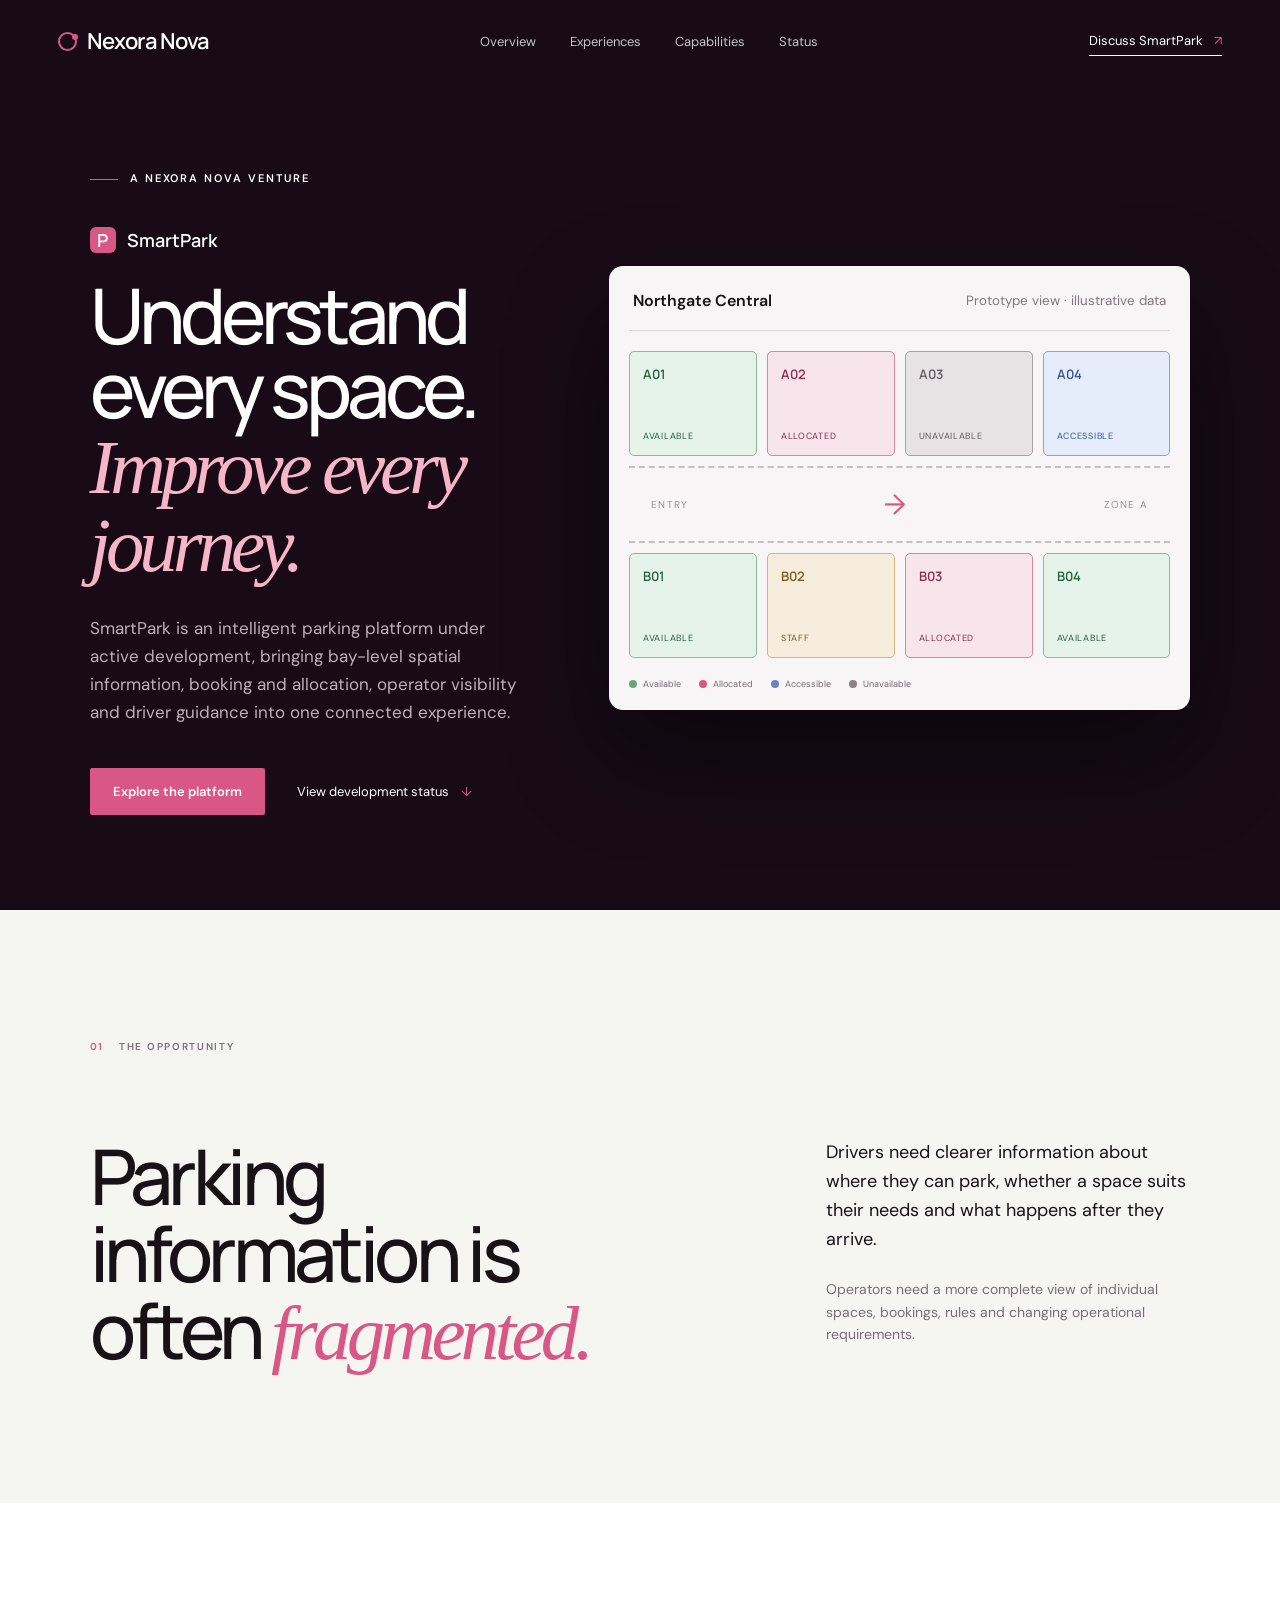
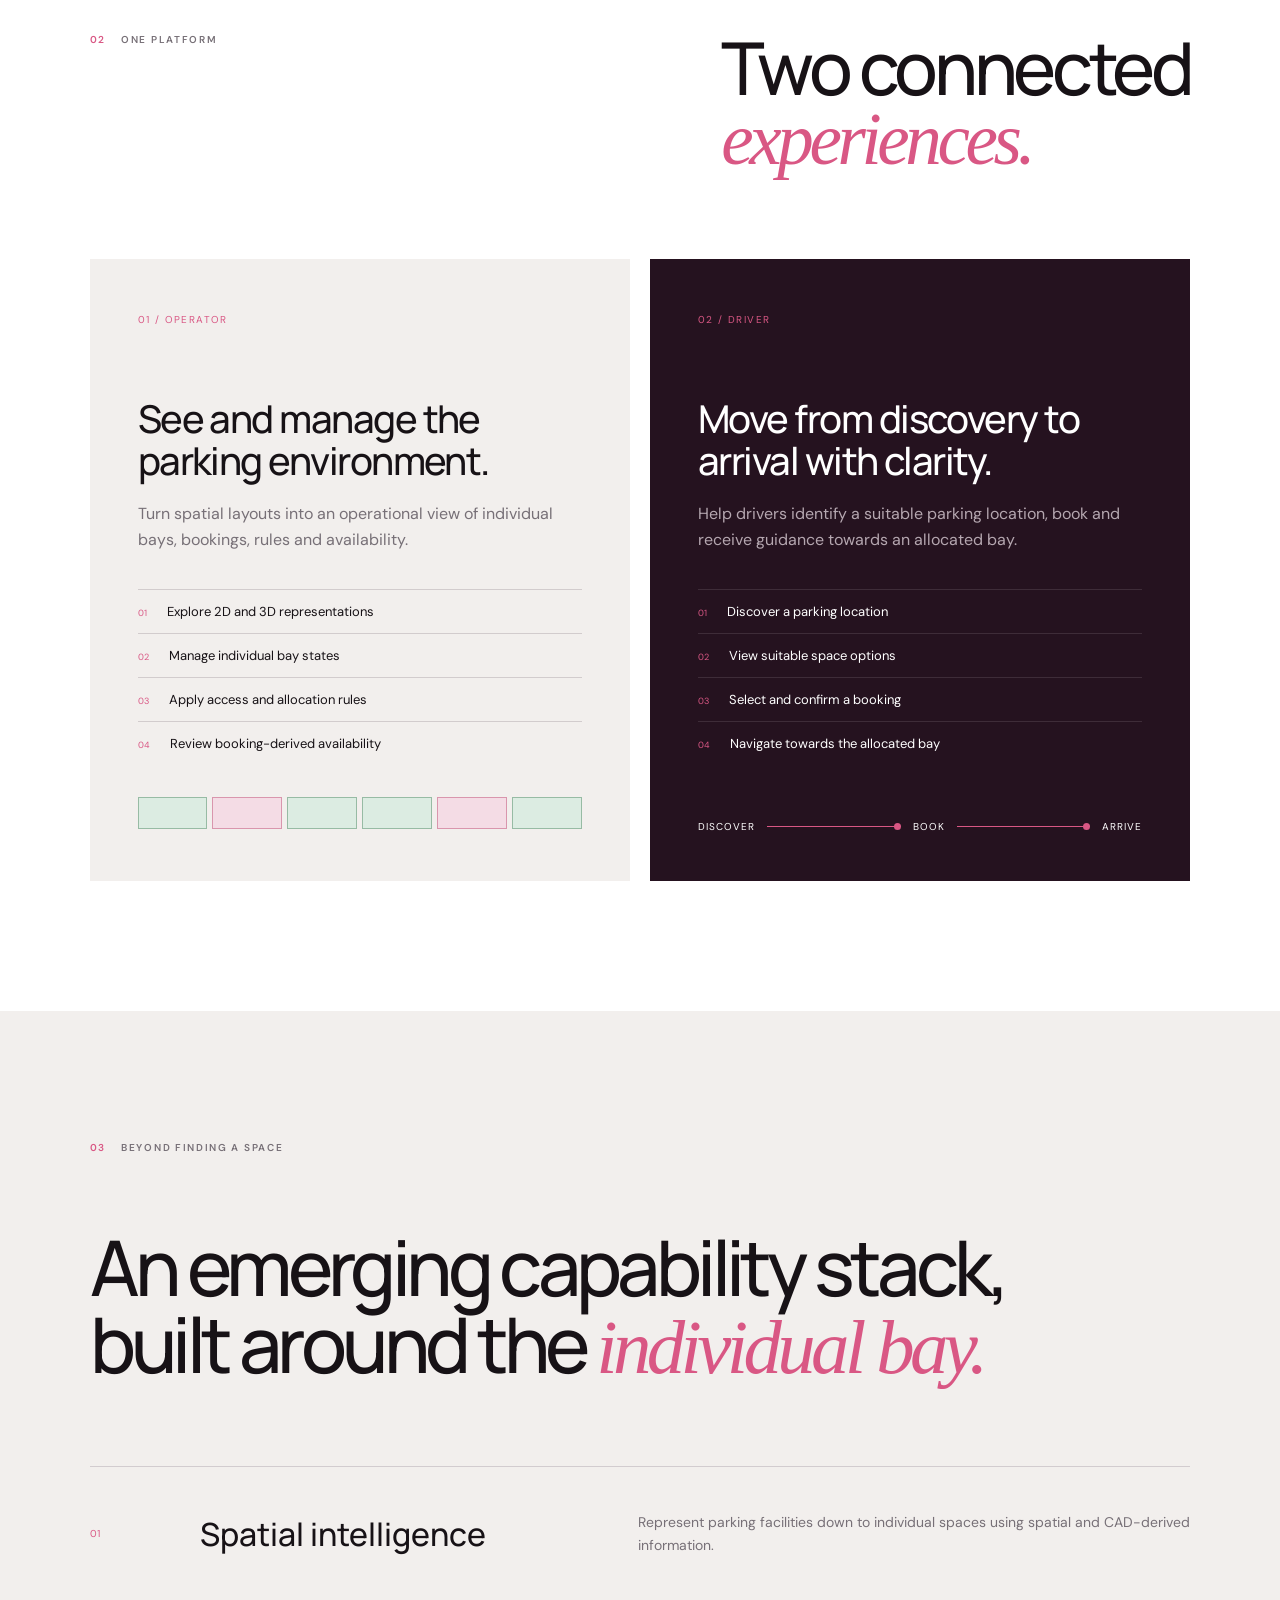
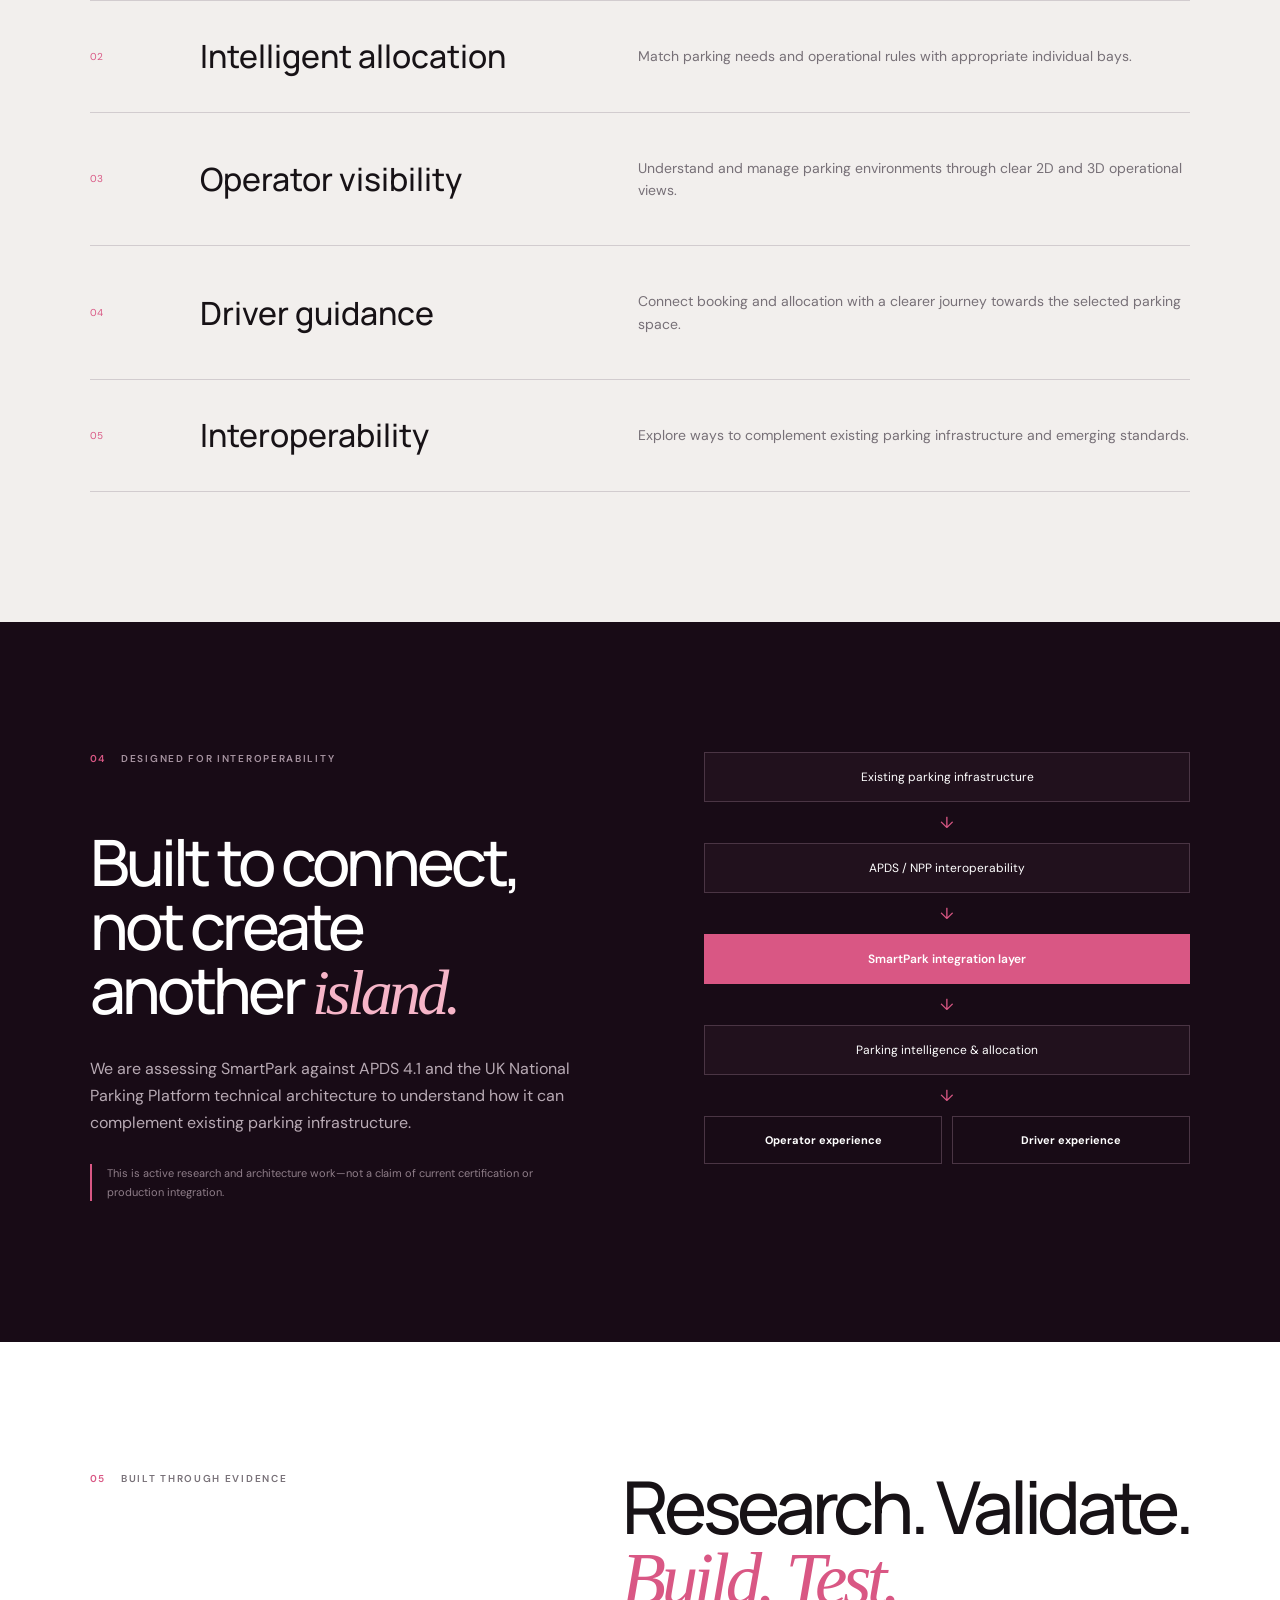
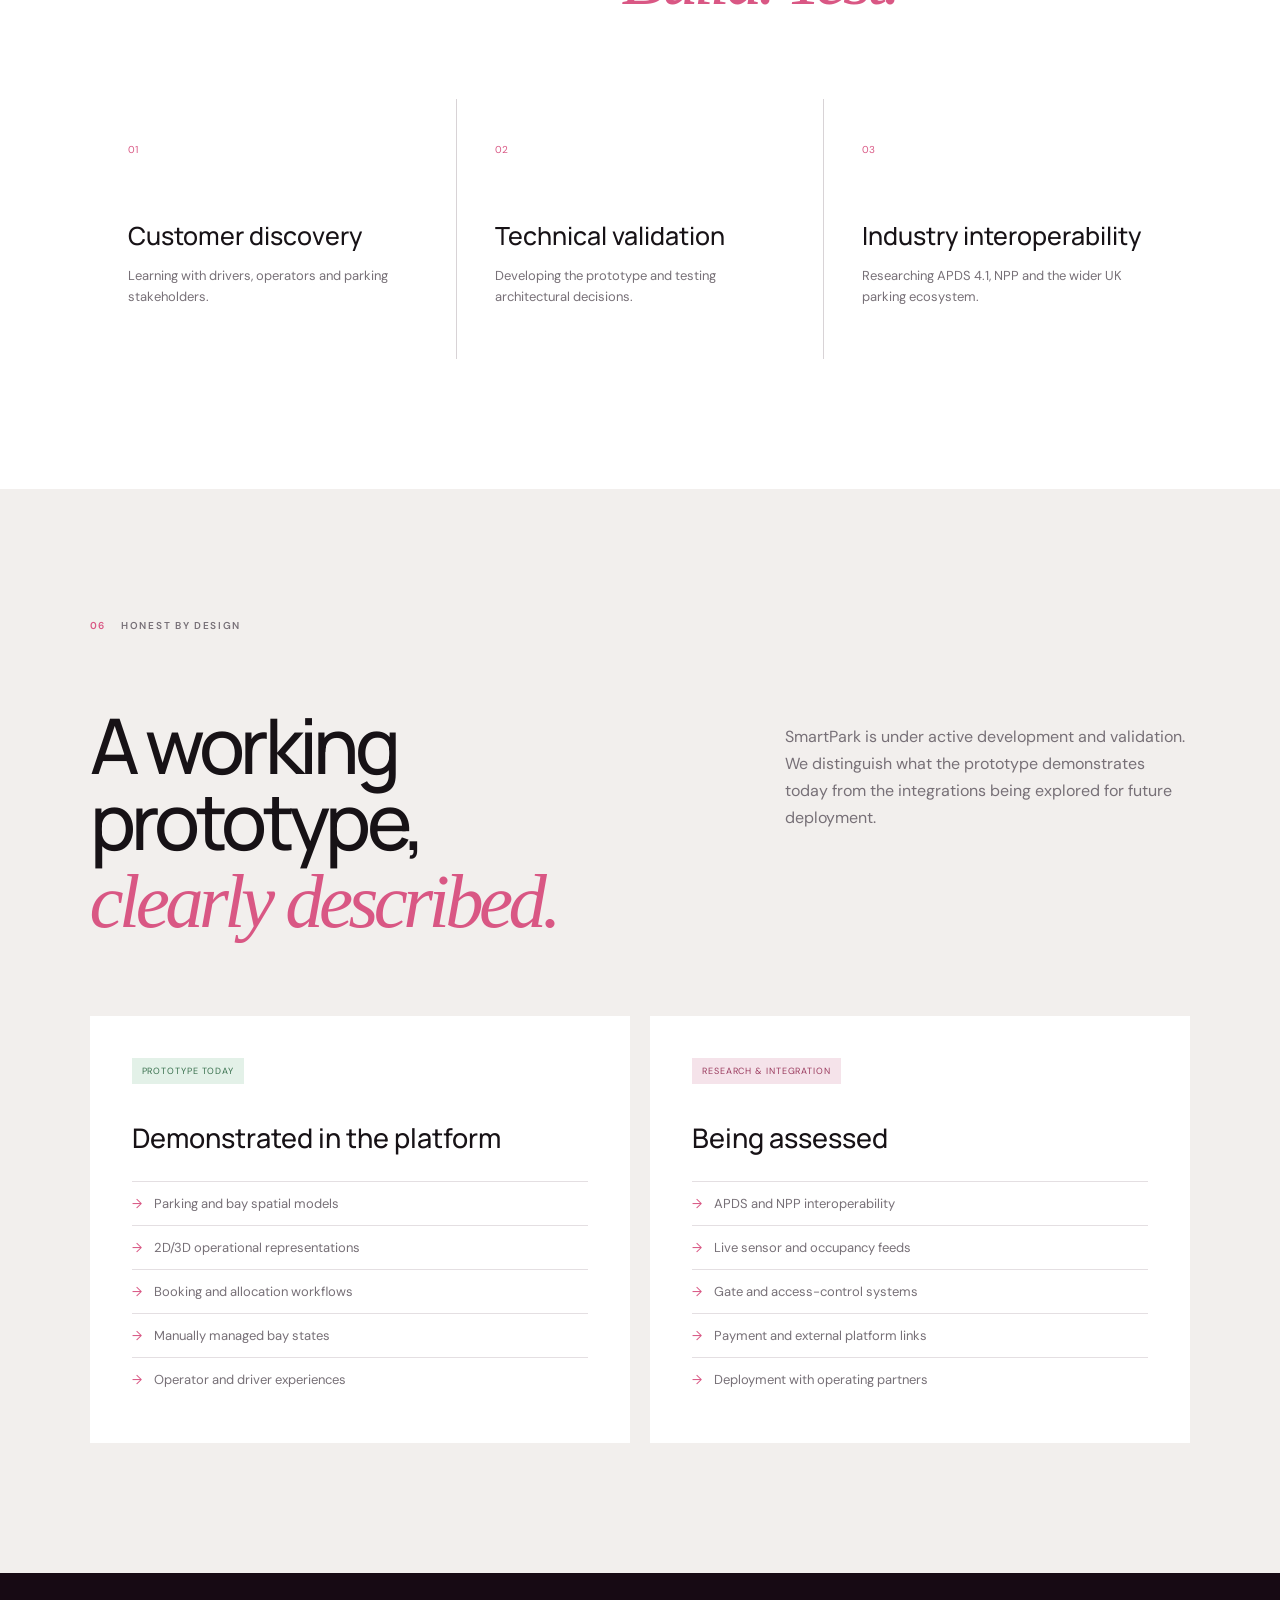
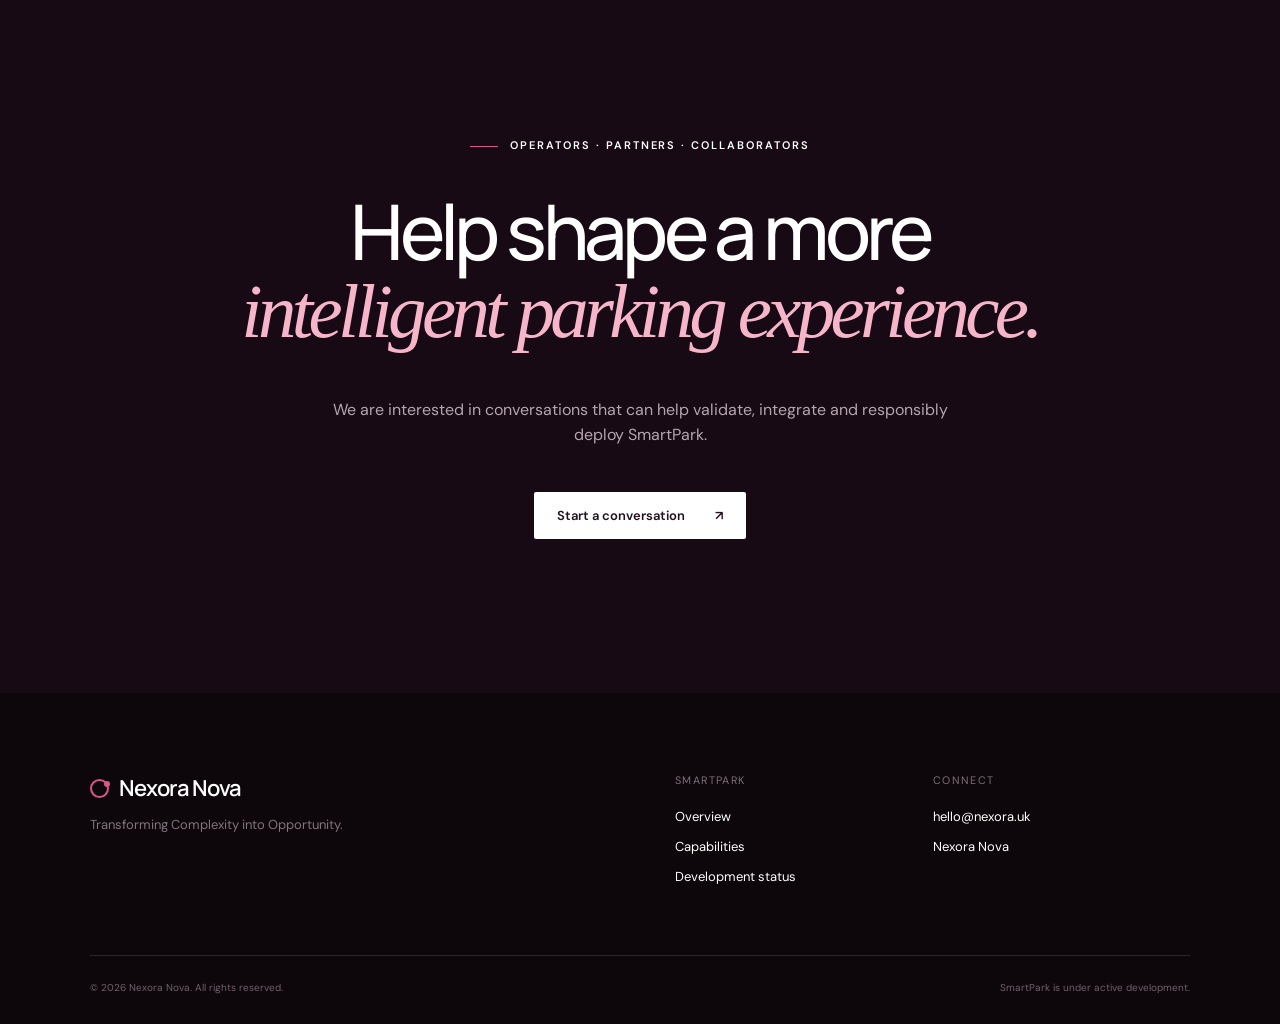
==== smartpark.html @ 216cc523 "Update SmartPark page and styles for improved user experience" ====
<!doctype html>
<html lang="en">
<head>
  <meta charset="UTF-8"><meta name="viewport" content="width=device-width, initial-scale=1.0">
  <meta name="description" content="SmartPark is Nexora Nova's intelligent parking platform prototype, connecting bay-level spatial information, operator tools and driver guidance.">
  <meta name="theme-color" content="#160b14"><title>SmartPark — Intelligent Parking by Nexora Nova</title>
  <link rel="preconnect" href="https://fonts.googleapis.com"><link rel="preconnect" href="https://fonts.gstatic.com" crossorigin>
  <link href="https://fonts.googleapis.com/css2?family=DM+Sans:wght@400;500;600&family=Manrope:wght@400;500;600&display=swap" rel="stylesheet">
  <link rel="stylesheet" href="styles.css"><link rel="stylesheet" href="smartpark.css"><link rel="stylesheet" href="mobile.css"><script src="script.js" defer></script>
</head>
<body class="product-page">
  <header class="nav" id="nav"><a class="brand" href="index.html" aria-label="Nexora Nova home"><span class="brand-mark"></span>Nexora Nova</a><nav aria-label="Main navigation"><a href="#overview">Overview</a><a href="#experiences">Experiences</a><a href="#capabilities">Capabilities</a><a href="#status">Status</a></nav><a class="nav-cta" href="mailto:hello@nexora.uk?subject=SmartPark">Discuss SmartPark <span>↗</span></a><button class="menu" aria-label="Open menu" aria-expanded="false"><span></span><span></span></button></header>
  <main>
    <section class="sp-hero" id="overview">
      <div class="sp-hero-copy reveal"><p class="eyebrow">A Nexora Nova venture</p><div class="sp-title"><span class="product-mark">P</span><span>SmartPark</span></div><h1>Understand every space.<br><em>Improve every journey.</em></h1><p>SmartPark is an intelligent parking platform under active development, bringing bay-level spatial information, booking and allocation, operator visibility and driver guidance into one connected experience.</p><div class="actions"><a class="button rose" href="#experiences">Explore the platform</a><a class="text-link" href="#status">View development status <span>↓</span></a></div></div>
      <div class="bay-scene reveal" aria-label="Illustrative SmartPark bay-level operations view"><div class="scene-bar"><span>Northgate Central</span><small>Prototype view · illustrative data</small></div><div class="scene-grid"><div class="bay available"><b>A01</b><span>Available</span></div><div class="bay allocated"><b>A02</b><span>Allocated</span></div><div class="bay occupied"><b>A03</b><span>Unavailable</span></div><div class="bay accessible"><b>A04</b><span>Accessible</span></div><div class="drive-lane"><span>ENTRY</span><i>→</i><span>ZONE A</span></div><div class="bay available"><b>B01</b><span>Available</span></div><div class="bay staff"><b>B02</b><span>Staff</span></div><div class="bay allocated"><b>B03</b><span>Allocated</span></div><div class="bay available"><b>B04</b><span>Available</span></div></div><div class="scene-key"><span><i class="available"></i>Available</span><span><i class="allocated"></i>Allocated</span><span><i class="accessible"></i>Accessible</span><span><i class="occupied"></i>Unavailable</span></div></div>
    </section>
    <section class="sp-problem section"><div class="section-kicker reveal"><span>01</span> The opportunity</div><div class="problem-grid"><h2 class="reveal">Parking information is often <em>fragmented.</em></h2><div class="reveal"><p>Drivers need clearer information about where they can park, whether a space suits their needs and what happens after they arrive.</p><p>Operators need a more complete view of individual spaces, bookings, rules and changing operational requirements.</p></div></div></section>
    <section class="two-experiences section" id="experiences"><div class="section-head reveal"><div class="section-kicker"><span>02</span> One platform</div><h2>Two connected<br><em>experiences.</em></h2></div><div class="experience-grid">
      <article class="experience-card operator reveal"><span class="card-no">01 / Operator</span><h3>See and manage the parking environment.</h3><p>Turn spatial layouts into an operational view of individual bays, bookings, rules and availability.</p><ol><li>Explore 2D and 3D representations</li><li>Manage individual bay states</li><li>Apply access and allocation rules</li><li>Review booking-derived availability</li></ol><div class="mini-map"><i></i><i></i><i></i><i></i><i></i><i></i></div></article>
      <article class="experience-card driver reveal"><span class="card-no">02 / Driver</span><h3>Move from discovery to arrival with clarity.</h3><p>Help drivers identify a suitable parking location, book and receive guidance towards an allocated bay.</p><ol><li>Discover a parking location</li><li>View suitable space options</li><li>Select and confirm a booking</li><li>Navigate towards the allocated bay</li></ol><div class="route-line"><span>Discover</span><i></i><span>Book</span><i></i><span>Arrive</span></div></article>
    </div></section>
    <section class="capability-section section" id="capabilities"><div class="section-kicker reveal"><span>03</span> Beyond finding a space</div><h2 class="reveal">An emerging capability stack,<br>built around the <em>individual bay.</em></h2><div class="capability-list">
      <article class="reveal"><span>01</span><h3>Spatial intelligence</h3><p>Represent parking facilities down to individual spaces using spatial and CAD-derived information.</p></article><article class="reveal"><span>02</span><h3>Intelligent allocation</h3><p>Match parking needs and operational rules with appropriate individual bays.</p></article><article class="reveal"><span>03</span><h3>Operator visibility</h3><p>Understand and manage parking environments through clear 2D and 3D operational views.</p></article><article class="reveal"><span>04</span><h3>Driver guidance</h3><p>Connect booking and allocation with a clearer journey towards the selected parking space.</p></article><article class="reveal"><span>05</span><h3>Interoperability</h3><p>Explore ways to complement existing parking infrastructure and emerging standards.</p></article>
    </div></section>
    <section class="architecture section"><div class="architecture-copy reveal"><div class="section-kicker light-kicker"><span>04</span> Designed for interoperability</div><h2>Built to connect,<br>not create another <em>island.</em></h2><p>We are assessing SmartPark against APDS 4.1 and the UK National Parking Platform technical architecture to understand how it can complement existing parking infrastructure.</p><p class="research-note">This is active research and architecture work—not a claim of current certification or production integration.</p></div><div class="architecture-flow reveal"><div>Existing parking infrastructure</div><span>↓</span><div>APDS / NPP interoperability</div><span>↓</span><div class="active">SmartPark integration layer</div><span>↓</span><div>Parking intelligence &amp; allocation</div><span>↓</span><div class="split"><b>Operator experience</b><b>Driver experience</b></div></div></section>
    <section class="evidence section"><div class="section-head reveal"><div class="section-kicker"><span>05</span> Built through evidence</div><h2>Research. Validate.<br><em>Build. Test.</em></h2></div><div class="evidence-grid"><article class="reveal"><span>01</span><h3>Customer discovery</h3><p>Learning with drivers, operators and parking stakeholders.</p></article><article class="reveal"><span>02</span><h3>Technical validation</h3><p>Developing the prototype and testing architectural decisions.</p></article><article class="reveal"><span>03</span><h3>Industry interoperability</h3><p>Researching APDS 4.1, NPP and the wider UK parking ecosystem.</p></article></div></section>
    <section class="status-section section" id="status"><div class="section-kicker reveal"><span>06</span> Honest by design</div><div class="status-intro reveal"><h2>A working prototype,<br><em>clearly described.</em></h2><p>SmartPark is under active development and validation. We distinguish what the prototype demonstrates today from the integrations being explored for future deployment.</p></div><div class="status-grid"><article class="reveal"><span class="status-tag now">Prototype today</span><h3>Demonstrated in the platform</h3><ul><li>Parking and bay spatial models</li><li>2D/3D operational representations</li><li>Booking and allocation workflows</li><li>Manually managed bay states</li><li>Operator and driver experiences</li></ul></article><article class="reveal"><span class="status-tag next">Research &amp; integration</span><h3>Being assessed</h3><ul><li>APDS and NPP interoperability</li><li>Live sensor and occupancy feeds</li><li>Gate and access-control systems</li><li>Payment and external platform links</li><li>Deployment with operating partners</li></ul></article></div></section>
    <section class="sp-cta"><p class="eyebrow reveal">Operators · partners · collaborators</p><h2 class="reveal">Help shape a more<br><em>intelligent parking experience.</em></h2><p class="reveal">We are interested in conversations that can help validate, integrate and responsibly deploy SmartPark.</p><a class="button light reveal" href="mailto:hello@nexora.uk?subject=SmartPark collaboration">Start a conversation <span>↗</span></a></section>
  </main>
  <footer><div><a class="brand footer-brand" href="index.html"><span class="brand-mark"></span>Nexora Nova</a><p>Transforming Complexity into Opportunity.</p></div><div class="footer-links"><div><small>SmartPark</small><a href="#overview">Overview</a><a href="#capabilities">Capabilities</a><a href="#status">Development status</a></div><div><small>Connect</small><a href="mailto:hello@nexora.uk">hello@nexora.uk</a><a href="index.html">Nexora Nova</a></div></div><div class="footer-bottom"><span>© 2026 Nexora Nova. All rights reserved.</span><span>SmartPark is under active development.</span></div></footer>
</body>
</html>
---- styles.css ----
:root{--rose:#d95784;--soft:#f6b5c8;--plum:#5b2140;--ink:#171216;--paper:#f5f5f2;--white:#fff;--muted:#777077}*{box-sizing:border-box}html{scroll-behavior:smooth}body{margin:0;background:var(--paper);color:var(--ink);font-family:"DM Sans",sans-serif;-webkit-font-smoothing:antialiased}a{color:inherit;text-decoration:none}em{font-family:Georgia,serif;font-weight:400}.nav{position:fixed;z-index:50;top:0;left:0;width:100%;height:82px;display:flex;align-items:center;justify-content:space-between;padding:0 4.5vw;color:#fff;transition:.4s}.nav.scrolled{height:68px;background:rgba(245,245,242,.88);color:var(--ink);backdrop-filter:blur(16px);border-bottom:1px solid rgba(0,0,0,.06)}.brand{font:600 22px Manrope,sans-serif;letter-spacing:-1px;display:flex;align-items:center;gap:10px}.brand-mark{width:19px;height:19px;border:2px solid var(--rose);border-radius:50%;display:inline-block;position:relative}.brand-mark:after{content:"";position:absolute;width:6px;height:6px;border-radius:50%;background:var(--rose);right:-3px;top:0}.nav nav{display:flex;gap:34px;font-size:13px}.nav nav a{opacity:.75}.nav nav a:hover{opacity:1}.nav-cta{font-size:13px;border-bottom:1px solid currentColor;padding:6px 0}.nav-cta span{color:var(--rose);margin-left:8px}.menu{display:none;background:0;border:0}.hero{height:100svh;min-height:720px;position:relative;background:#160912;color:#fff;overflow:hidden}.hero-art,.hero-shade{position:absolute;inset:0;width:100%;height:100%;object-fit:cover}.hero-shade{background:linear-gradient(90deg,rgba(15,4,13,.9) 0%,rgba(18,6,15,.64) 38%,rgba(18,6,15,.08) 72%),linear-gradient(0deg,rgba(13,5,11,.65),transparent 45%)}.hero-copy{position:relative;z-index:2;padding:22vh 7vw 0;max-width:850px}.eyebrow{text-transform:uppercase;letter-spacing:.18em;font-size:11px;font-weight:600}.eyebrow:before{content:"";display:inline-block;width:28px;height:1px;background:var(--rose);vertical-align:middle;margin-right:12px}.hero h1{font:500 clamp(50px,6.8vw,102px)/.98 Manrope,sans-serif;letter-spacing:-.065em;margin:25px 0}.hero h1 em{color:var(--soft)}.lead{font-size:clamp(17px,1.5vw,21px);line-height:1.55;max-width:590px;color:rgba(255,255,255,.73)}.actions{display:flex;align-items:center;gap:32px;margin-top:42px}.button{display:inline-flex;align-items:center;justify-content:center;gap:30px;padding:15px 23px;border-radius:2px;font-size:13px;font-weight:600}.button.light{background:#fff;color:#22111e}.button.rose{background:var(--rose);color:#fff}.text-link{font-size:13px}.text-link span{color:var(--rose);margin-left:9px}.scroll-hint{position:absolute;bottom:37px;right:4.5vw;z-index:3;font-size:10px;text-transform:uppercase;letter-spacing:.16em;display:flex;gap:14px;align-items:center;opacity:.65}.scroll-hint span{height:1px;width:55px;background:#fff}.section{padding:130px 7vw}.section-kicker{text-transform:uppercase;font-size:10px;font-weight:600;letter-spacing:.17em;color:var(--muted);display:flex;gap:15px}.section-kicker span{color:var(--rose)}.intro-grid{display:grid;grid-template-columns:1.15fr .85fr;gap:10vw;margin-top:90px}.intro h2,.section-head h2{font:500 clamp(55px,7vw,105px)/.95 Manrope,sans-serif;letter-spacing:-.06em;margin:0}.intro h2 em,.section-head h2 em{color:var(--rose)}.intro-copy{padding-top:8px}.intro-copy p{font-size:clamp(18px,1.7vw,24px);line-height:1.5;margin:0 0 28px}.intro-copy p+p{font-size:15px;color:var(--muted);max-width:520px}.arrow-link{display:inline-flex;justify-content:space-between;gap:70px;border-bottom:1px solid #bbb;padding:10px 0;font-size:13px}.arrow-link span{color:var(--rose)}.solutions{background:#fff}.section-head{display:flex;justify-content:space-between;align-items:flex-start;margin-bottom:85px}.section-head h2{font-size:clamp(46px,5.7vw,86px)}.card-grid{display:grid;grid-template-columns:repeat(4,1fr);gap:1px;background:#dedbdc}.solution-card{min-height:460px;background:#fff;padding:34px;display:flex;flex-direction:column;justify-content:space-between;position:relative;transition:.45s}.solution-card:hover{background:#25121f;color:#fff;transform:translateY(-8px)}.solution-card>div:nth-child(2)>span{font-size:10px;color:var(--rose)}.solution-card h3{font:500 25px/1.08 Manrope;margin:16px 0}.solution-card p{font-size:13px;line-height:1.6;color:var(--muted)}.solution-card>a{position:absolute;right:28px;bottom:28px;color:var(--rose)}.card-icon{height:145px;position:relative}.ai-icon i{position:absolute;border:1px solid var(--rose);border-radius:50%;width:76px;height:76px;left:50%;top:50%;transform:translate(-50%,-50%)}.ai-icon i:nth-child(2){width:112px;height:50px;transform:translate(-50%,-50%) rotate(55deg)}.ai-icon i:nth-child(3){width:112px;height:50px;transform:translate(-50%,-50%) rotate(-55deg)}.infra-icon i{position:absolute;width:4px;background:var(--rose);bottom:25px;left:36%;height:48px;box-shadow:0 0 14px var(--rose)}.infra-icon i:nth-child(2){left:50%;height:90px}.infra-icon i:nth-child(3){left:64%;height:65px}.cloud-icon i{position:absolute;width:105px;height:45px;border:1px solid var(--rose);border-radius:50px;left:50%;top:52%;transform:translate(-50%,-50%);box-shadow:30px -25px 0 -16px #fff,30px -25px 0 -15px var(--rose)}.data-icon{display:flex;align-items:center;justify-content:center;gap:9px}.data-icon i{width:7px;height:40px;background:var(--rose);border-radius:8px}.data-icon i:nth-child(2){height:80px}.data-icon i:nth-child(3){height:105px}.data-icon i:nth-child(4){height:62px}.smartpark{min-height:850px;padding:120px 7vw;background:#1b0b17;color:#fff;display:grid;grid-template-columns:.75fr 1.25fr;gap:7vw;align-items:center;overflow:hidden}.light-kicker{color:#a794a1}.product-label{font-size:14px;margin-top:70px}.product-mark{display:inline-grid;place-items:center;background:var(--rose);width:26px;height:26px;border-radius:6px;margin-right:9px;font-weight:600}.smart-copy h2{font:500 clamp(50px,5.7vw,86px)/.97 Manrope;letter-spacing:-.06em;margin:30px 0}.smart-copy h2 em{color:var(--soft)}.smart-copy>p{font-size:16px;line-height:1.6;color:#bcaeb8;max-width:470px;margin-bottom:35px}.dashboard{background:#fbfafb;color:#1c151b;padding:25px;border-radius:12px;box-shadow:0 50px 100px rgba(0,0,0,.5);transform:perspective(1200px) rotateY(-6deg) rotateX(2deg);min-height:570px}.dash-top{display:flex;align-items:center;padding-bottom:20px;border-bottom:1px solid #e5e1e4}.dash-top strong{margin-right:auto}.dash-top strong span{background:var(--rose);color:#fff;padding:5px 8px;border-radius:5px;margin-right:7px}.dash-top small{color:#777}.dash-top i{width:7px;height:7px;background:#58b981;border-radius:50%;margin-left:8px}.metrics{display:grid;grid-template-columns:1fr 1fr;gap:15px;margin:25px 0}.metrics>div{background:#f3eff2;padding:20px;border-radius:6px;position:relative}.metrics small,.chart small,.lot small{display:block;color:#81777e;font-size:10px;text-transform:uppercase;letter-spacing:.1em}.metrics b{font:500 42px Manrope;display:block;margin:10px 0}.metrics sup{font-size:18px}.metrics span{font-size:10px;color:#81777e;position:absolute;right:15px;bottom:20px}.metrics .up{color:#4e9b70}.chart{background:#fff;border:1px solid #ebe7ea;padding:18px;border-radius:6px}.chart svg{width:100%;height:155px;margin-top:10px}.chart .area{fill:url(#fill)}.chart .line{fill:none;stroke:var(--rose);stroke-width:3}.lot{margin-top:15px}.spaces{height:70px;margin-top:10px;background:repeating-linear-gradient(90deg,#e6e1e5 0,#e6e1e5 1px,transparent 1px,transparent 48px),linear-gradient(90deg,#f6dde6 65%,#e9f4ed 65%);border-radius:5px}.journey{background:#f2efed}.steps{display:grid;grid-template-columns:repeat(5,1fr);margin-top:80px}.steps article{position:relative}.steps article>span{font-size:10px;color:var(--rose)}.steps i{display:block;height:1px;background:#c8c2c5;margin:22px 0 38px;position:relative}.steps i:before{content:"";position:absolute;width:8px;height:8px;background:var(--rose);border-radius:50%;top:-4px}.steps h3{font:500 22px Manrope;margin:0 0 10px}.steps p{font-size:12px;color:var(--muted)}.industries{background:#fff}.industry-list{margin-top:55px;border-top:1px solid #ddd}.industry-list article{display:grid;grid-template-columns:80px 1fr 1fr;align-items:center;padding:29px 0;border-bottom:1px solid #ddd;transition:.25s}.industry-list article:hover{padding-left:16px;color:var(--rose)}.industry-list span{font-size:10px;color:var(--rose)}.industry-list h3{font:500 clamp(24px,3vw,43px) Manrope;margin:0}.industry-list p{font-size:13px;color:var(--muted)}.vision{min-height:700px;background:#170a14;color:#fff;display:flex;flex-direction:column;align-items:center;justify-content:center;text-align:center;position:relative;overflow:hidden;padding:100px 5vw}.orb{position:absolute;width:580px;height:580px;border-radius:50%;background:radial-gradient(circle at 50% 55%,#e9a2b9 0,#9e3f66 15%,#47182f 35%,transparent 68%);filter:blur(4px);opacity:.6}.vision>*:not(.orb){position:relative}.vision h2{font:500 clamp(48px,6vw,88px)/1 Manrope;letter-spacing:-.06em;margin:28px 0}.vision h2 em{color:var(--soft)}.vision>p:not(.eyebrow){color:#b4a5af}.vision .button{margin-top:25px}footer{background:#0d070b;color:#fff;padding:80px 7vw 30px;display:grid;grid-template-columns:1fr 1fr;gap:70px}footer>div>p{color:#82747d;font-size:13px}.footer-links{display:grid;grid-template-columns:1fr 1fr}.footer-links div{display:flex;flex-direction:column;gap:13px;font-size:13px}.footer-links small{color:#7d7079;text-transform:uppercase;letter-spacing:.13em;margin-bottom:8px}.footer-bottom{grid-column:1/-1;border-top:1px solid #2d252a;padding-top:25px;display:flex;justify-content:space-between;color:#6f626b;font-size:10px}.reveal{opacity:0;transform:translateY(28px);transition:opacity .8s ease,transform .8s ease}.reveal.visible{opacity:1;transform:none}@media(max-width:900px){.nav nav,.nav-cta{display:none}.menu{display:block}.menu span{display:block;width:23px;height:1px;background:currentColor;margin:6px}.hero-copy{padding-top:22vh}.hero-art{object-position:61% center}.intro-grid,.smartpark{grid-template-columns:1fr}.intro-copy{max-width:650px}.card-grid{grid-template-columns:1fr 1fr}.section-head{display:block}.section-head h2{margin-top:45px}.dashboard{transform:none;margin-top:40px}.steps{grid-template-columns:1fr 1fr;gap:35px}.steps article:last-child{grid-column:1/-1}.smartpark{padding-top:100px}}@media(max-width:600px){.nav{height:68px;padding:0 22px}.hero{min-height:680px}.hero-copy{padding:20vh 22px 0}.hero h1{font-size:50px}.lead{font-size:16px}.actions{align-items:flex-start;flex-direction:column;gap:20px}.scroll-hint{display:none}.section{padding:90px 22px}.intro-grid{margin-top:55px}.intro h2{font-size:55px}.card-grid{grid-template-columns:1fr}.solution-card{min-height:390px}.smartpark{padding:90px 22px}.dashboard{padding:14px;min-height:500px}.metrics b{font-size:32px}.steps{grid-template-columns:1fr}.steps article:last-child{grid-column:auto}.industry-list article{grid-template-columns:40px 1fr}.industry-list p{grid-column:2}.vision{min-height:650px}.orb{width:450px;height:450px}footer{grid-template-columns:1fr;padding:70px 22px 25px}.footer-bottom{flex-direction:column;gap:10px}}
---- smartpark.css ----
.product-page{background:#f5f5f2}.sp-hero{min-height:100svh;background:#180b16;color:#fff;padding:160px 7vw 95px;display:grid;grid-template-columns:.85fr 1.15fr;gap:7vw;align-items:center;overflow:hidden}.sp-hero-copy{position:relative;z-index:2}.sp-title{display:flex;align-items:center;gap:11px;font:600 18px Manrope;margin:42px 0 25px}.sp-title .product-mark{margin:0}.sp-hero h1{font:500 clamp(54px,6vw,92px)/.97 Manrope;letter-spacing:-.065em;margin:0 0 30px}.sp-hero h1 em{color:var(--soft)}.sp-hero-copy>p:not(.eyebrow){color:#beafb9;font-size:17px;line-height:1.65;max-width:630px}.bay-scene{background:#f7f5f6;color:var(--ink);padding:20px;border-radius:14px;box-shadow:0 45px 100px rgba(0,0,0,.45);transform:perspective(1300px) rotateY(-5deg)}.scene-bar{display:flex;justify-content:space-between;align-items:center;padding:4px 4px 19px;border-bottom:1px solid #ddd7db}.scene-bar span{font-weight:600}.scene-bar small{color:#81777e}.scene-grid{display:grid;grid-template-columns:repeat(4,1fr);gap:10px;margin-top:20px}.bay{height:105px;border-radius:5px;padding:13px;display:flex;flex-direction:column;justify-content:space-between;border:1px solid}.bay b{font:600 13px Manrope}.bay span{font-size:9px;text-transform:uppercase;letter-spacing:.08em}.bay.available{background:#e6f3eb;border-color:#8ab99c;color:#27623f}.bay.allocated{background:#f8e4eb;border-color:#d887a4;color:#8a2e51}.bay.occupied{background:#e7e3e5;border-color:#aaa1a7;color:#645a60}.bay.accessible{background:#e5ecfa;border-color:#8ca4d4;color:#345792}.bay.staff{background:#f6eddc;border-color:#d5b776;color:#775c21}.drive-lane{grid-column:1/-1;height:77px;border-top:2px dashed #c5bec2;border-bottom:2px dashed #c5bec2;display:flex;align-items:center;justify-content:space-between;color:#9a9096;font-size:10px;letter-spacing:.13em;padding:0 22px}.drive-lane i{font-style:normal;font-size:28px;color:var(--rose)}.scene-key{display:flex;gap:18px;flex-wrap:wrap;margin-top:20px;font-size:9px;color:#756b72}.scene-key span{display:flex;align-items:center;gap:6px}.scene-key i{width:8px;height:8px;border-radius:50%}.scene-key i.available{background:#67a77e}.scene-key i.allocated{background:var(--rose)}.scene-key i.accessible{background:#6685c0}.scene-key i.occupied{background:#8b8187}.problem-grid{display:grid;grid-template-columns:1.25fr .75fr;gap:10vw;margin-top:85px}.problem-grid h2,.capability-section>h2,.status-intro h2{font:500 clamp(48px,6vw,88px)/1 Manrope;letter-spacing:-.06em;margin:0}.problem-grid h2 em,.capability-section>h2 em,.status-intro h2 em{color:var(--rose)}.problem-grid>div p{font-size:18px;line-height:1.6;margin:0 0 25px}.problem-grid>div p+p{font-size:14px;color:var(--muted)}.two-experiences{background:#fff}.experience-grid{display:grid;grid-template-columns:1fr 1fr;gap:20px}.experience-card{min-height:570px;padding:48px;background:#f2efed;position:relative;overflow:hidden}.experience-card.driver{background:#25121f;color:#fff}.card-no{font-size:10px;color:var(--rose);text-transform:uppercase;letter-spacing:.14em}.experience-card h3{font:500 clamp(30px,3vw,45px)/1.08 Manrope;letter-spacing:-.04em;max-width:560px;margin:70px 0 20px}.experience-card>p{color:var(--muted);line-height:1.65;max-width:500px}.experience-card.driver>p{color:#b5a7b0}.experience-card ol{list-style:none;padding:0;margin:35px 0 0;counter-reset:steps}.experience-card li{counter-increment:steps;border-top:1px solid rgba(127,113,122,.28);padding:13px 0;font-size:13px}.experience-card li:before{content:"0" counter(steps);color:var(--rose);font-size:9px;margin-right:20px}.mini-map{display:grid;grid-template-columns:repeat(6,1fr);gap:5px;margin-top:32px}.mini-map i{height:32px;background:#dcece2;border:1px solid #97bba4}.mini-map i:nth-child(2),.mini-map i:nth-child(5){background:#f4dce5;border-color:#d996ad}.route-line{display:flex;align-items:center;gap:12px;margin-top:55px;font-size:10px;text-transform:uppercase;letter-spacing:.1em}.route-line i{height:1px;background:var(--rose);flex:1;position:relative}.route-line i:after{content:"";width:7px;height:7px;background:var(--rose);border-radius:50%;position:absolute;right:0;top:-3px}.capability-section{background:#f2efed}.capability-section>h2{margin:75px 0 80px}.capability-list{border-top:1px solid #d2cccf}.capability-list article{display:grid;grid-template-columns:80px .85fr 1.15fr;gap:30px;align-items:center;padding:30px 0;border-bottom:1px solid #d2cccf}.capability-list article>span{color:var(--rose);font-size:10px}.capability-list h3{font:500 clamp(24px,2.5vw,37px) Manrope;margin:0}.capability-list p{color:var(--muted);font-size:14px;line-height:1.6;max-width:580px}.architecture{background:#180b16;color:#fff;display:grid;grid-template-columns:1fr 1fr;gap:10vw}.architecture h2{font:500 clamp(46px,5vw,76px)/1 Manrope;letter-spacing:-.06em;margin:65px 0 30px}.architecture h2 em{color:var(--soft)}.architecture-copy>p{color:#b8aab4;line-height:1.7;max-width:600px}.architecture-copy .research-note{font-size:11px;border-left:2px solid var(--rose);padding-left:15px;margin-top:28px;color:#8f7e89}.architecture-flow{display:flex;flex-direction:column;gap:10px;align-items:stretch;text-align:center}.architecture-flow>div{border:1px solid #4a3544;padding:16px;font-size:12px;background:#21111d}.architecture-flow>span{color:var(--rose)}.architecture-flow .active{background:var(--rose);border-color:var(--rose);font-weight:600}.architecture-flow .split{display:grid;grid-template-columns:1fr 1fr;gap:10px;background:none;border:0;padding:0}.architecture-flow .split b{padding:16px;border:1px solid #4a3544;font-size:11px}.evidence{background:#fff}.evidence-grid{display:grid;grid-template-columns:repeat(3,1fr);gap:1px;background:#d8d3d6}.evidence-grid article{background:#fff;padding:38px;min-height:230px}.evidence-grid span{color:var(--rose);font-size:10px}.evidence-grid h3{font:500 25px Manrope;margin:60px 0 12px}.evidence-grid p{font-size:13px;line-height:1.6;color:var(--muted)}.status-section{background:#f2efed}.status-intro{display:grid;grid-template-columns:1fr .7fr;gap:9vw;margin:75px 0}.status-intro p{font-size:16px;line-height:1.7;color:var(--muted)}.status-grid{display:grid;grid-template-columns:1fr 1fr;gap:20px}.status-grid article{background:#fff;padding:42px}.status-tag{display:inline-block;padding:7px 10px;font-size:9px;letter-spacing:.1em;text-transform:uppercase;background:#e3f1e8;color:#38704d}.status-tag.next{background:#f5e3ea;color:#9a3a5e}.status-grid h3{font:500 27px Manrope;margin:35px 0 25px}.status-grid ul{list-style:none;padding:0;margin:0}.status-grid li{padding:13px 0;border-top:1px solid #e4dfe2;color:var(--muted);font-size:13px}.status-grid li:before{content:"→";color:var(--rose);margin-right:12px}.sp-cta{min-height:720px;background:#170a14;color:#fff;display:flex;flex-direction:column;align-items:center;justify-content:center;text-align:center;padding:100px 7vw}.sp-cta h2{font:500 clamp(48px,6vw,88px)/1 Manrope;letter-spacing:-.06em;margin:30px 0}.sp-cta h2 em{color:var(--soft)}.sp-cta>p:not(.eyebrow){color:#b4a5af;max-width:630px;line-height:1.6}.sp-cta .button{margin-top:28px}.product-label small{margin-left:12px;color:#a794a1;font-size:9px;text-transform:uppercase;letter-spacing:.1em}
@media(max-width:900px){.sp-hero,.architecture{grid-template-columns:1fr}.sp-hero{padding-top:135px}.bay-scene{transform:none}.problem-grid,.status-intro{grid-template-columns:1fr}.experience-card{padding:35px}.capability-list article{grid-template-columns:50px 1fr}.capability-list p{grid-column:2}.architecture{gap:70px}.evidence-grid{grid-template-columns:1fr}}
@media(max-width:600px){.sp-hero{padding:115px 22px 70px}.sp-hero h1{font-size:49px}.sp-hero .actions{margin-bottom:30px}.bay-scene{padding:12px}.scene-bar{align-items:flex-start;gap:8px;flex-direction:column}.scene-grid{gap:5px}.bay{height:80px;padding:8px}.bay span{font-size:7px}.scene-key{gap:10px}.problem-grid{margin-top:55px}.experience-grid,.status-grid{grid-template-columns:1fr}.experience-card{min-height:540px;padding:28px}.experience-card h3{margin-top:50px}.capability-section>h2{margin:55px 0}.capability-list article{gap:10px}.architecture{padding:90px 22px}.architecture h2{margin-top:45px}.status-grid article{padding:28px}.sp-cta{min-height:650px;padding:90px 22px}}
---- mobile.css ----
@media (max-width: 900px) {
  .nav nav.mobile-open {
    display: flex;
    position: absolute;
    top: 68px;
    left: 0;
    width: 100%;
    padding: 25px 22px;
    background: rgba(23, 10, 20, .97);
    color: #fff;
    flex-direction: column;
    gap: 22px;
  }

  .nav.scrolled nav.mobile-open {
    background: rgba(245, 245, 242, .98);
    color: var(--ink);
  }
}
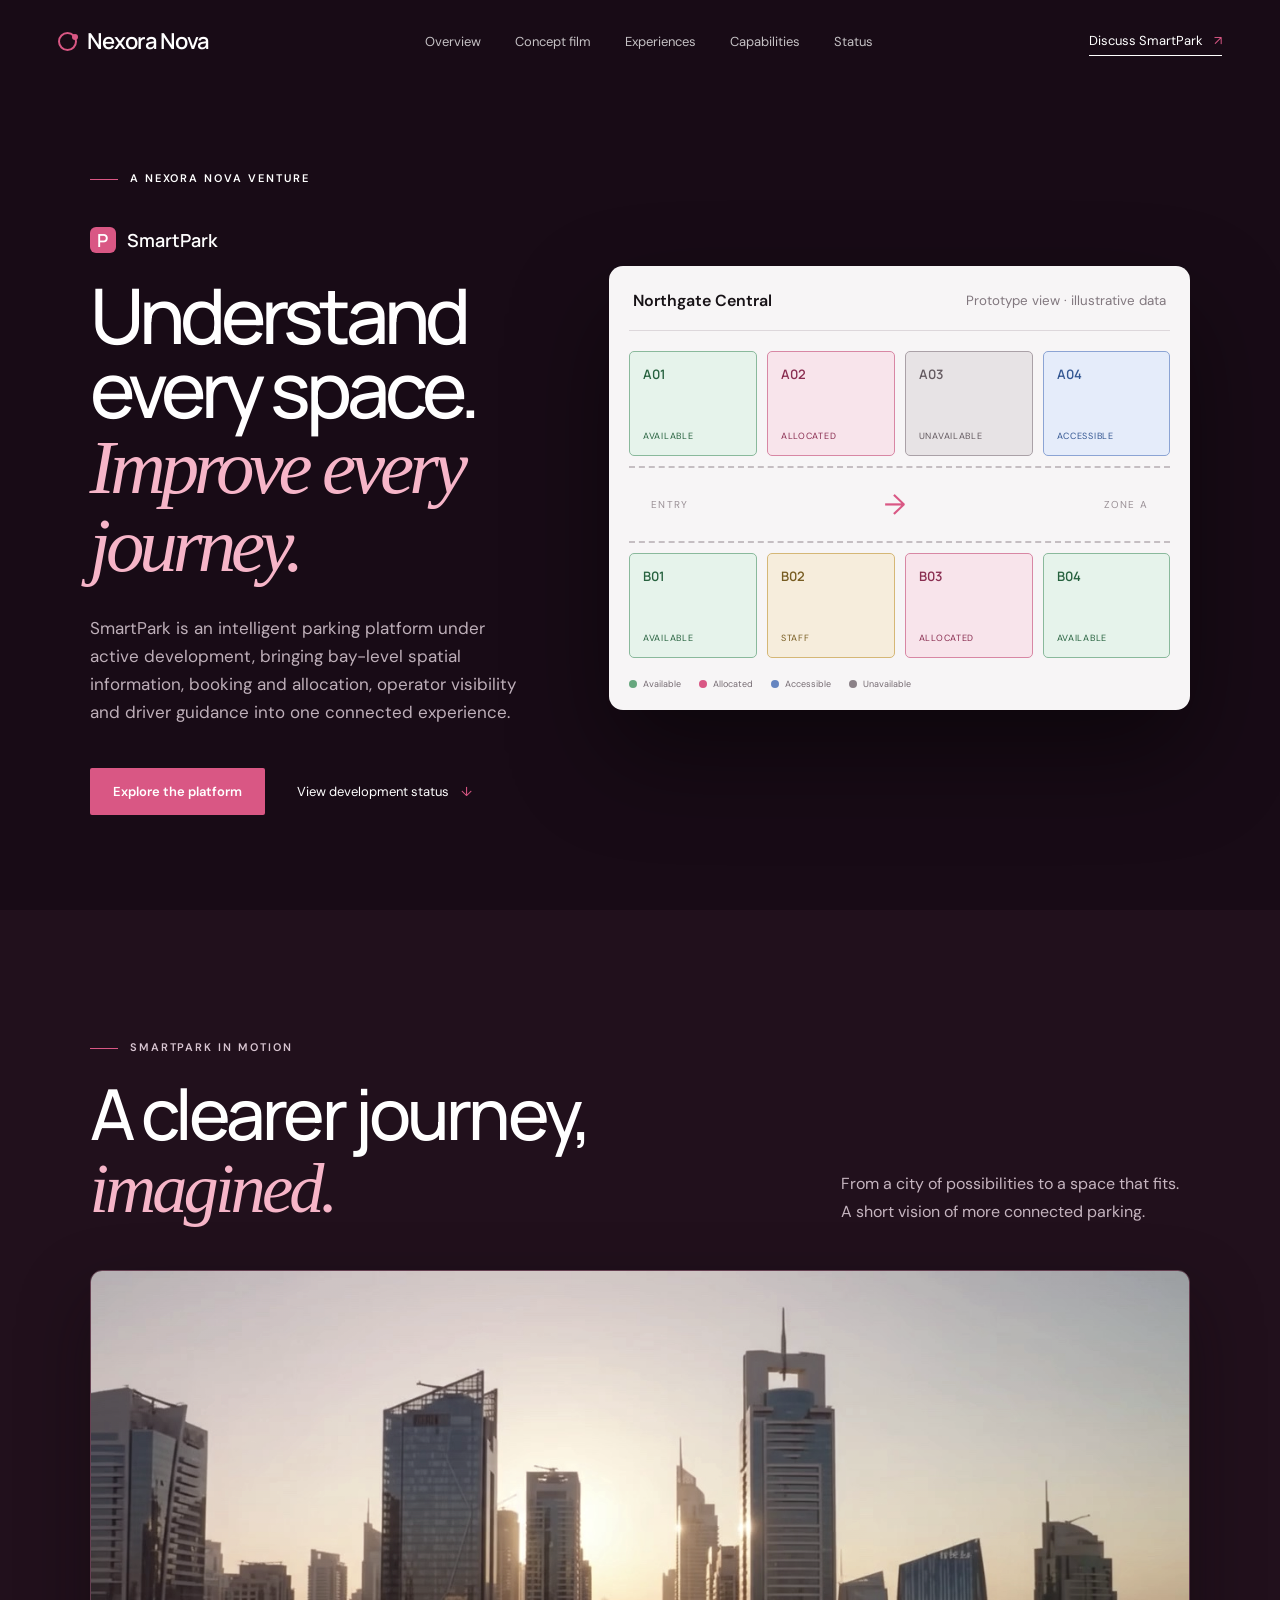
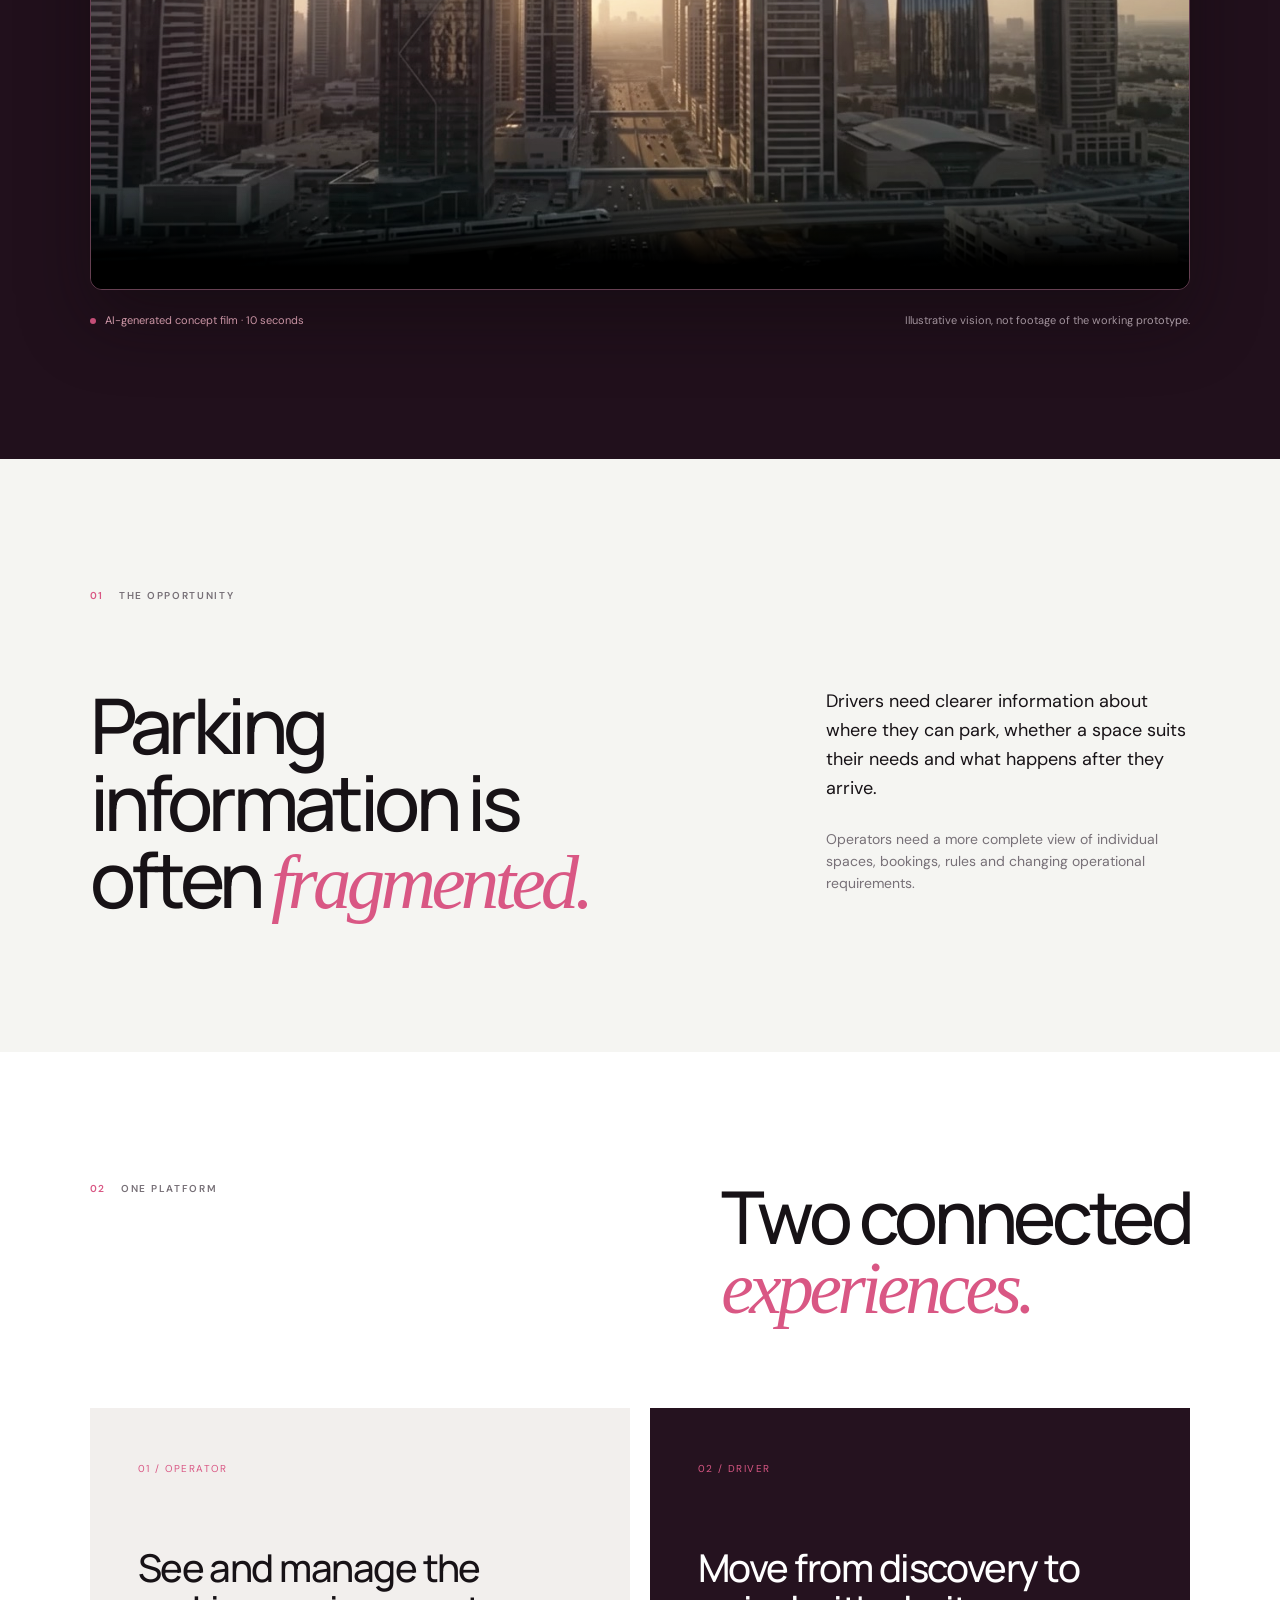
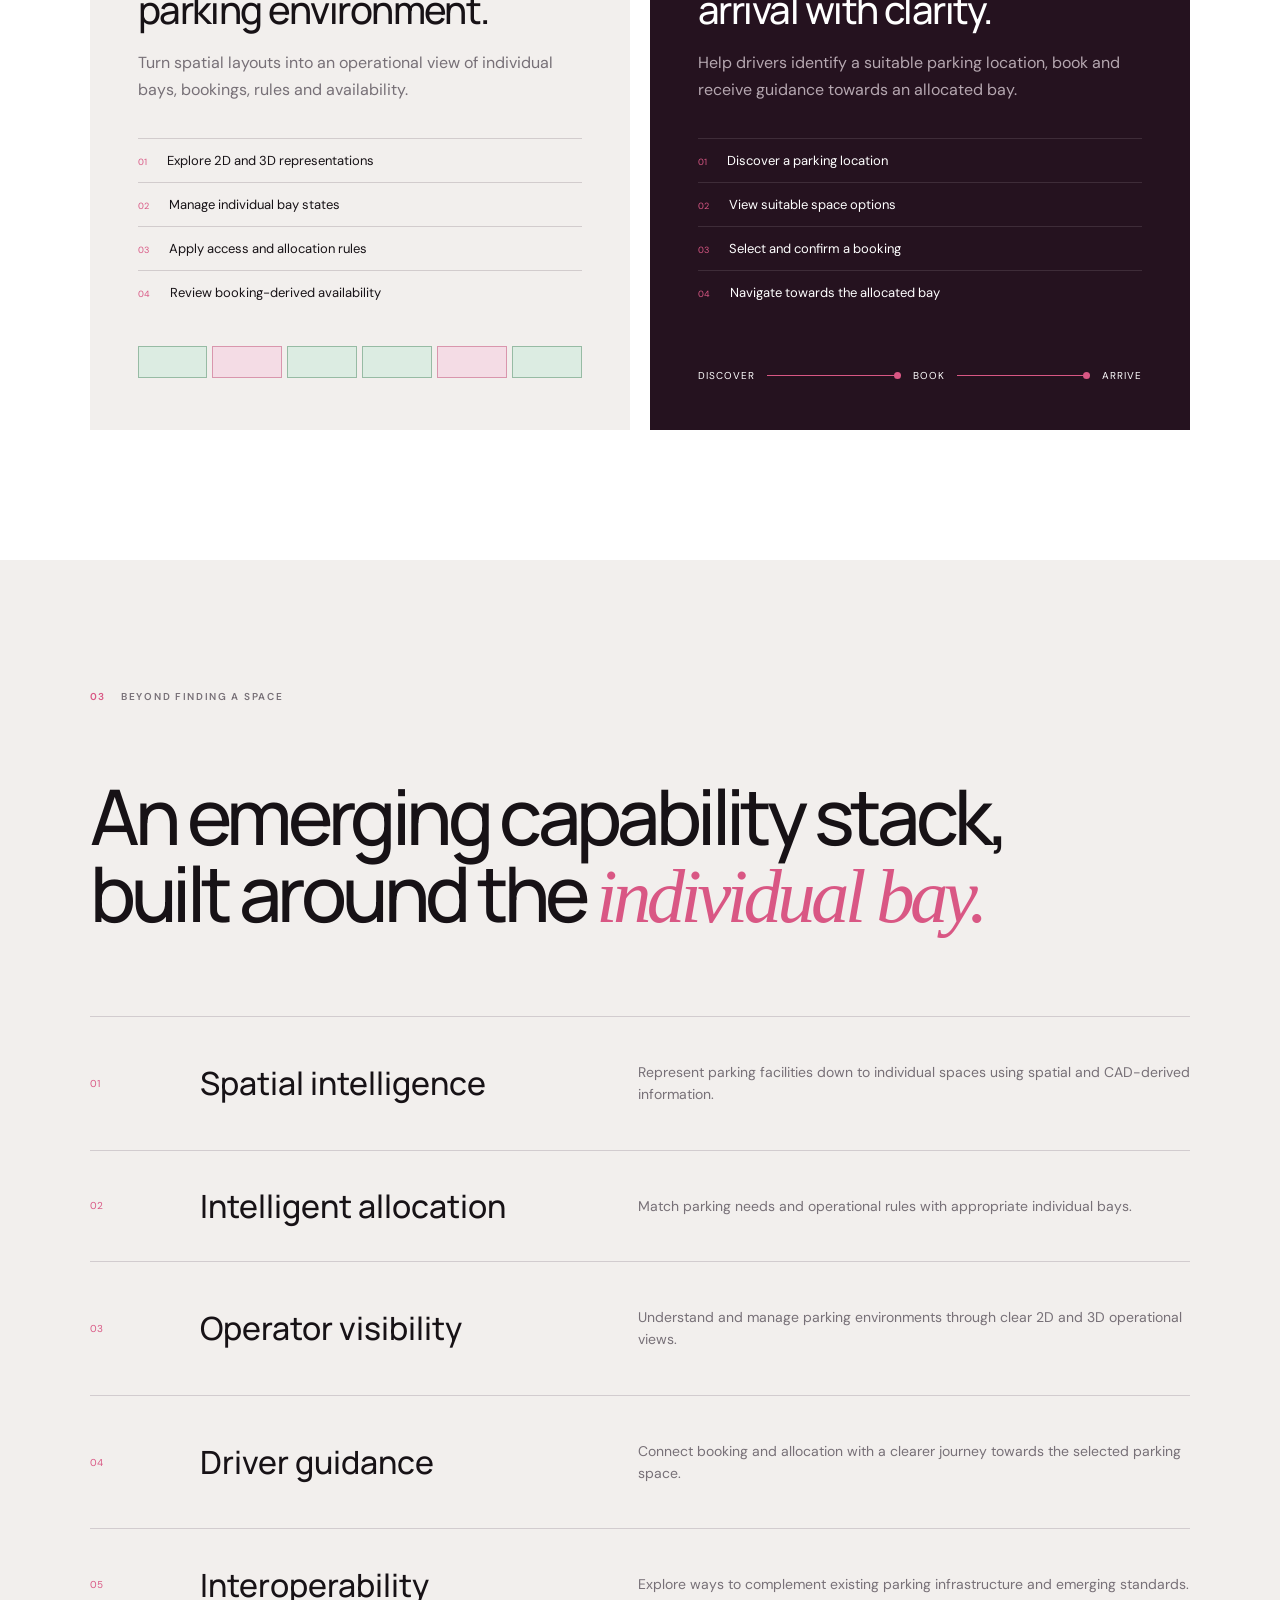
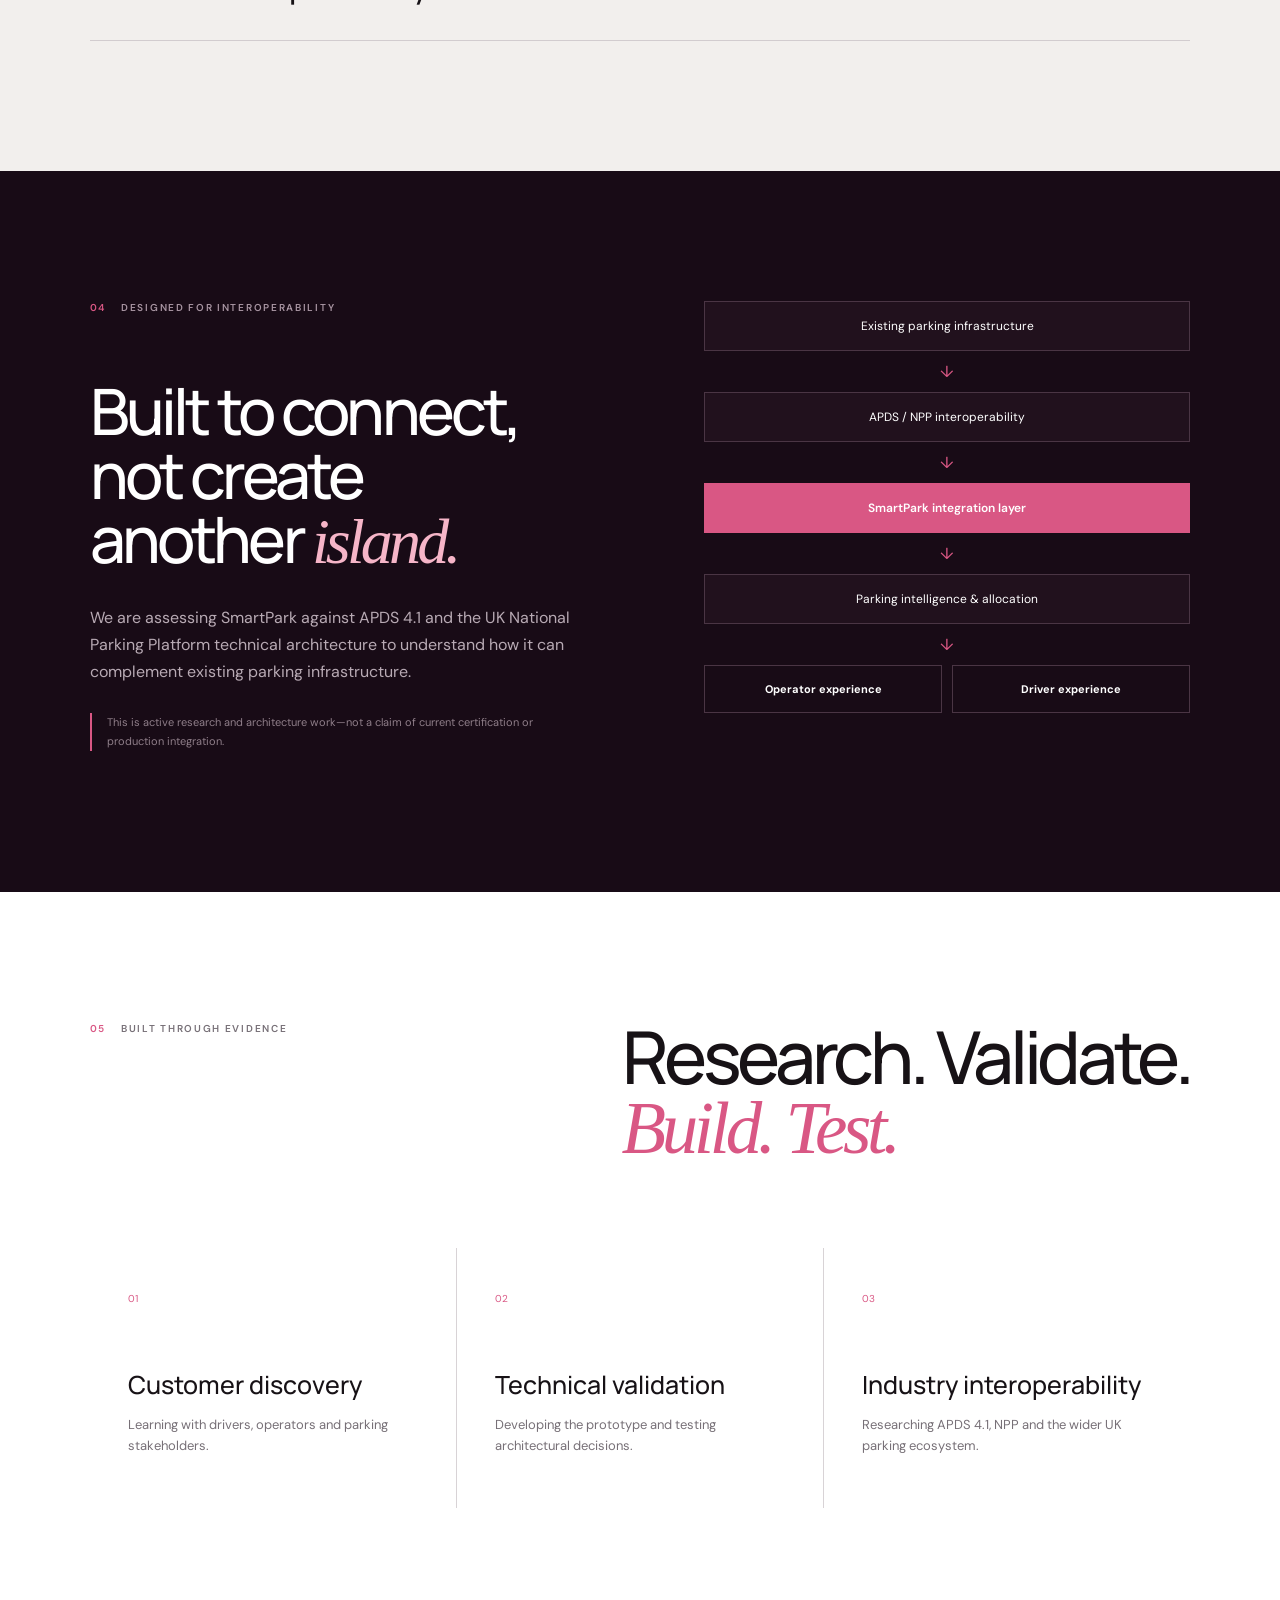
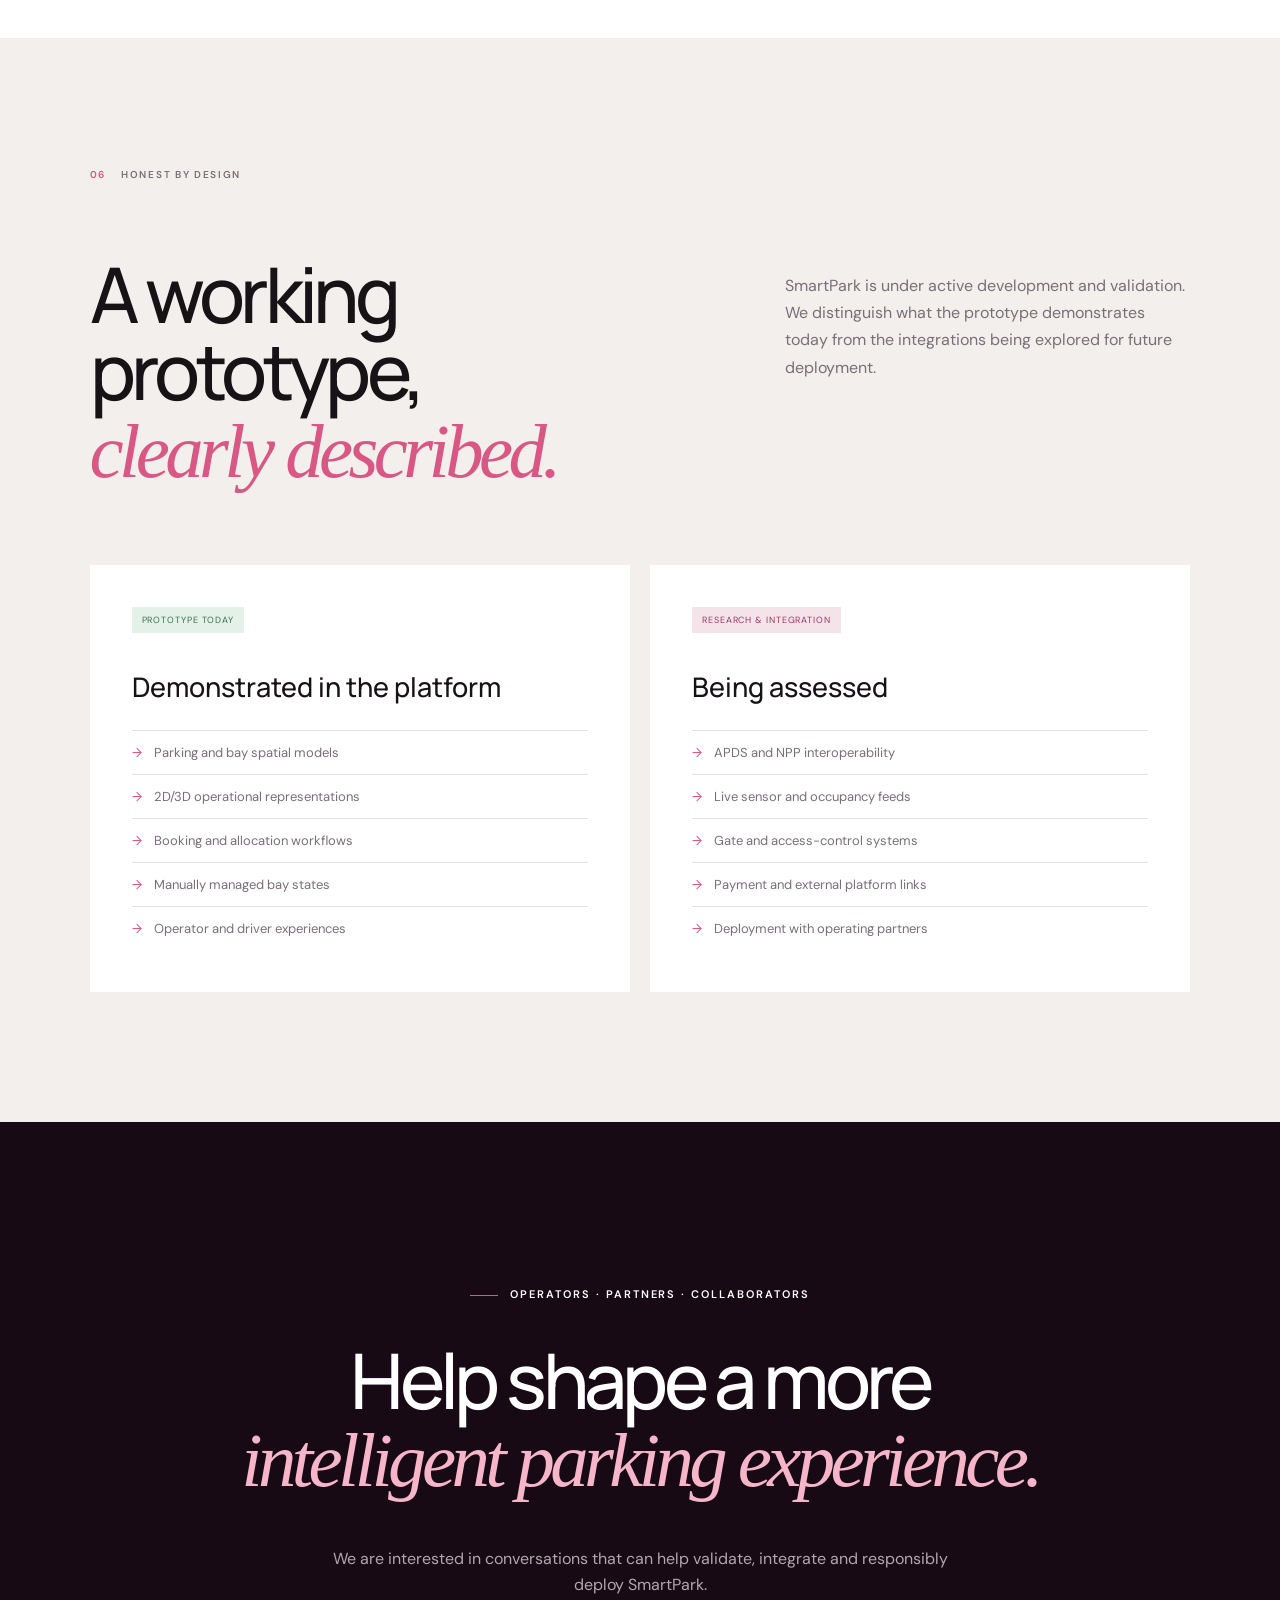
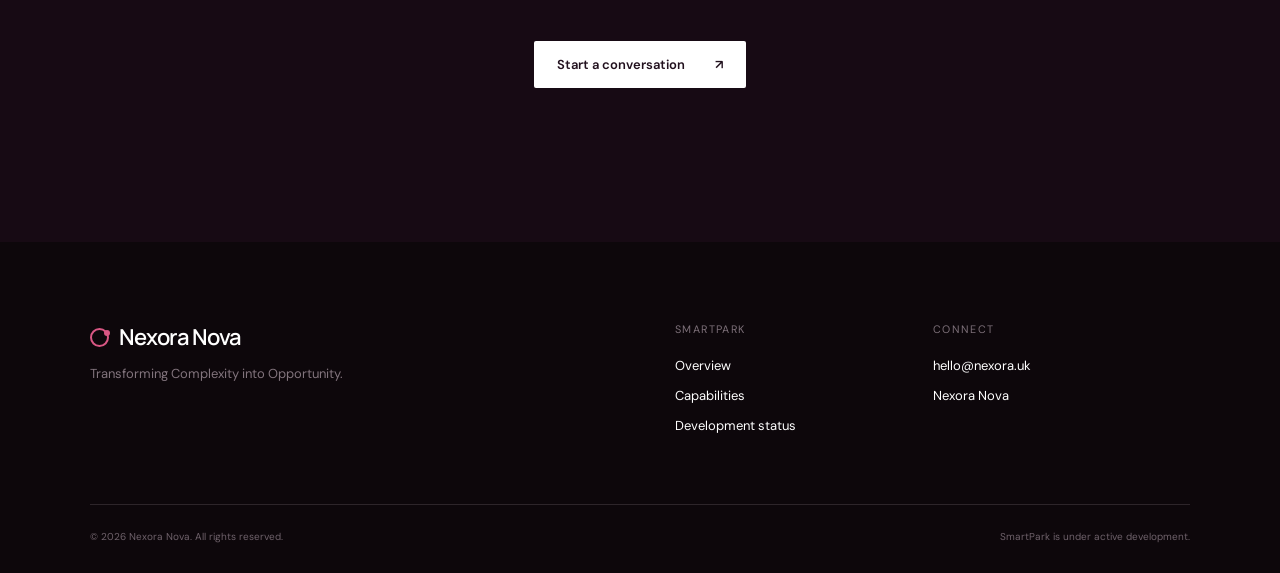
==== commit 0598fba5: "Add smartpark concept video to assets" ====
--- a/smartpark.html
+++ b/smartpark.html
@@ -9,11 +9,26 @@
   <link rel="stylesheet" href="styles.css"><link rel="stylesheet" href="smartpark.css"><link rel="stylesheet" href="mobile.css"><script src="script.js" defer></script>
 </head>
 <body class="product-page">
-  <header class="nav" id="nav"><a class="brand" href="index.html" aria-label="Nexora Nova home"><span class="brand-mark"></span>Nexora Nova</a><nav aria-label="Main navigation"><a href="#overview">Overview</a><a href="#experiences">Experiences</a><a href="#capabilities">Capabilities</a><a href="#status">Status</a></nav><a class="nav-cta" href="mailto:hello@nexora.uk?subject=SmartPark">Discuss SmartPark <span>↗</span></a><button class="menu" aria-label="Open menu" aria-expanded="false"><span></span><span></span></button></header>
+  <header class="nav" id="nav"><a class="brand" href="index.html" aria-label="Nexora Nova home"><span class="brand-mark"></span>Nexora Nova</a><nav aria-label="Main navigation"><a href="#overview">Overview</a><a href="#film">Concept film</a><a href="#experiences">Experiences</a><a href="#capabilities">Capabilities</a><a href="#status">Status</a></nav><a class="nav-cta" href="mailto:hello@nexora.uk?subject=SmartPark">Discuss SmartPark <span>↗</span></a><button class="menu" aria-label="Open menu" aria-expanded="false"><span></span><span></span></button></header>
   <main>
     <section class="sp-hero" id="overview">
       <div class="sp-hero-copy reveal"><p class="eyebrow">A Nexora Nova venture</p><div class="sp-title"><span class="product-mark">P</span><span>SmartPark</span></div><h1>Understand every space.<br><em>Improve every journey.</em></h1><p>SmartPark is an intelligent parking platform under active development, bringing bay-level spatial information, booking and allocation, operator visibility and driver guidance into one connected experience.</p><div class="actions"><a class="button rose" href="#experiences">Explore the platform</a><a class="text-link" href="#status">View development status <span>↓</span></a></div></div>
       <div class="bay-scene reveal" aria-label="Illustrative SmartPark bay-level operations view"><div class="scene-bar"><span>Northgate Central</span><small>Prototype view · illustrative data</small></div><div class="scene-grid"><div class="bay available"><b>A01</b><span>Available</span></div><div class="bay allocated"><b>A02</b><span>Allocated</span></div><div class="bay occupied"><b>A03</b><span>Unavailable</span></div><div class="bay accessible"><b>A04</b><span>Accessible</span></div><div class="drive-lane"><span>ENTRY</span><i>→</i><span>ZONE A</span></div><div class="bay available"><b>B01</b><span>Available</span></div><div class="bay staff"><b>B02</b><span>Staff</span></div><div class="bay allocated"><b>B03</b><span>Allocated</span></div><div class="bay available"><b>B04</b><span>Available</span></div></div><div class="scene-key"><span><i class="available"></i>Available</span><span><i class="allocated"></i>Allocated</span><span><i class="accessible"></i>Accessible</span><span><i class="occupied"></i>Unavailable</span></div></div>
+    </section>
+    <section class="concept-film section" id="film" aria-labelledby="film-title">
+      <div class="film-heading">
+        <div><p class="eyebrow">SmartPark in motion</p><h2 id="film-title">A clearer journey,<br><em>imagined.</em></h2></div>
+        <p>From a city of possibilities to a space that fits. A short vision of more connected parking.</p>
+      </div>
+      <figure class="film-figure">
+        <div class="film-player">
+          <video controls playsinline muted preload="none" poster="assets/smartpark-concept-poster.jpg" aria-label="SmartPark concept film" aria-describedby="film-caption">
+            <source src="assets/smartpark-concept.mp4" type="video/mp4">
+            Your browser does not support embedded video. <a href="assets/smartpark-concept.mp4">Download the SmartPark concept film</a>.
+          </video>
+        </div>
+        <figcaption id="film-caption"><span><span class="film-dot" aria-hidden="true"></span>AI-generated concept film · 10 seconds</span><span>Illustrative vision, not footage of the working prototype.</span></figcaption>
+      </figure>
     </section>
     <section class="sp-problem section"><div class="section-kicker reveal"><span>01</span> The opportunity</div><div class="problem-grid"><h2 class="reveal">Parking information is often <em>fragmented.</em></h2><div class="reveal"><p>Drivers need clearer information about where they can park, whether a space suits their needs and what happens after they arrive.</p><p>Operators need a more complete view of individual spaces, bookings, rules and changing operational requirements.</p></div></div></section>
     <section class="two-experiences section" id="experiences"><div class="section-head reveal"><div class="section-kicker"><span>02</span> One platform</div><h2>Two connected<br><em>experiences.</em></h2></div><div class="experience-grid">
--- a/smartpark.css
+++ b/smartpark.css
@@ -1,3 +1,21 @@
 .product-page{background:#f5f5f2}.sp-hero{min-height:100svh;background:#180b16;color:#fff;padding:160px 7vw 95px;display:grid;grid-template-columns:.85fr 1.15fr;gap:7vw;align-items:center;overflow:hidden}.sp-hero-copy{position:relative;z-index:2}.sp-title{display:flex;align-items:center;gap:11px;font:600 18px Manrope;margin:42px 0 25px}.sp-title .product-mark{margin:0}.sp-hero h1{font:500 clamp(54px,6vw,92px)/.97 Manrope;letter-spacing:-.065em;margin:0 0 30px}.sp-hero h1 em{color:var(--soft)}.sp-hero-copy>p:not(.eyebrow){color:#beafb9;font-size:17px;line-height:1.65;max-width:630px}.bay-scene{background:#f7f5f6;color:var(--ink);padding:20px;border-radius:14px;box-shadow:0 45px 100px rgba(0,0,0,.45);transform:perspective(1300px) rotateY(-5deg)}.scene-bar{display:flex;justify-content:space-between;align-items:center;padding:4px 4px 19px;border-bottom:1px solid #ddd7db}.scene-bar span{font-weight:600}.scene-bar small{color:#81777e}.scene-grid{display:grid;grid-template-columns:repeat(4,1fr);gap:10px;margin-top:20px}.bay{height:105px;border-radius:5px;padding:13px;display:flex;flex-direction:column;justify-content:space-between;border:1px solid}.bay b{font:600 13px Manrope}.bay span{font-size:9px;text-transform:uppercase;letter-spacing:.08em}.bay.available{background:#e6f3eb;border-color:#8ab99c;color:#27623f}.bay.allocated{background:#f8e4eb;border-color:#d887a4;color:#8a2e51}.bay.occupied{background:#e7e3e5;border-color:#aaa1a7;color:#645a60}.bay.accessible{background:#e5ecfa;border-color:#8ca4d4;color:#345792}.bay.staff{background:#f6eddc;border-color:#d5b776;color:#775c21}.drive-lane{grid-column:1/-1;height:77px;border-top:2px dashed #c5bec2;border-bottom:2px dashed #c5bec2;display:flex;align-items:center;justify-content:space-between;color:#9a9096;font-size:10px;letter-spacing:.13em;padding:0 22px}.drive-lane i{font-style:normal;font-size:28px;color:var(--rose)}.scene-key{display:flex;gap:18px;flex-wrap:wrap;margin-top:20px;font-size:9px;color:#756b72}.scene-key span{display:flex;align-items:center;gap:6px}.scene-key i{width:8px;height:8px;border-radius:50%}.scene-key i.available{background:#67a77e}.scene-key i.allocated{background:var(--rose)}.scene-key i.accessible{background:#6685c0}.scene-key i.occupied{background:#8b8187}.problem-grid{display:grid;grid-template-columns:1.25fr .75fr;gap:10vw;margin-top:85px}.problem-grid h2,.capability-section>h2,.status-intro h2{font:500 clamp(48px,6vw,88px)/1 Manrope;letter-spacing:-.06em;margin:0}.problem-grid h2 em,.capability-section>h2 em,.status-intro h2 em{color:var(--rose)}.problem-grid>div p{font-size:18px;line-height:1.6;margin:0 0 25px}.problem-grid>div p+p{font-size:14px;color:var(--muted)}.two-experiences{background:#fff}.experience-grid{display:grid;grid-template-columns:1fr 1fr;gap:20px}.experience-card{min-height:570px;padding:48px;background:#f2efed;position:relative;overflow:hidden}.experience-card.driver{background:#25121f;color:#fff}.card-no{font-size:10px;color:var(--rose);text-transform:uppercase;letter-spacing:.14em}.experience-card h3{font:500 clamp(30px,3vw,45px)/1.08 Manrope;letter-spacing:-.04em;max-width:560px;margin:70px 0 20px}.experience-card>p{color:var(--muted);line-height:1.65;max-width:500px}.experience-card.driver>p{color:#b5a7b0}.experience-card ol{list-style:none;padding:0;margin:35px 0 0;counter-reset:steps}.experience-card li{counter-increment:steps;border-top:1px solid rgba(127,113,122,.28);padding:13px 0;font-size:13px}.experience-card li:before{content:"0" counter(steps);color:var(--rose);font-size:9px;margin-right:20px}.mini-map{display:grid;grid-template-columns:repeat(6,1fr);gap:5px;margin-top:32px}.mini-map i{height:32px;background:#dcece2;border:1px solid #97bba4}.mini-map i:nth-child(2),.mini-map i:nth-child(5){background:#f4dce5;border-color:#d996ad}.route-line{display:flex;align-items:center;gap:12px;margin-top:55px;font-size:10px;text-transform:uppercase;letter-spacing:.1em}.route-line i{height:1px;background:var(--rose);flex:1;position:relative}.route-line i:after{content:"";width:7px;height:7px;background:var(--rose);border-radius:50%;position:absolute;right:0;top:-3px}.capability-section{background:#f2efed}.capability-section>h2{margin:75px 0 80px}.capability-list{border-top:1px solid #d2cccf}.capability-list article{display:grid;grid-template-columns:80px .85fr 1.15fr;gap:30px;align-items:center;padding:30px 0;border-bottom:1px solid #d2cccf}.capability-list article>span{color:var(--rose);font-size:10px}.capability-list h3{font:500 clamp(24px,2.5vw,37px) Manrope;margin:0}.capability-list p{color:var(--muted);font-size:14px;line-height:1.6;max-width:580px}.architecture{background:#180b16;color:#fff;display:grid;grid-template-columns:1fr 1fr;gap:10vw}.architecture h2{font:500 clamp(46px,5vw,76px)/1 Manrope;letter-spacing:-.06em;margin:65px 0 30px}.architecture h2 em{color:var(--soft)}.architecture-copy>p{color:#b8aab4;line-height:1.7;max-width:600px}.architecture-copy .research-note{font-size:11px;border-left:2px solid var(--rose);padding-left:15px;margin-top:28px;color:#8f7e89}.architecture-flow{display:flex;flex-direction:column;gap:10px;align-items:stretch;text-align:center}.architecture-flow>div{border:1px solid #4a3544;padding:16px;font-size:12px;background:#21111d}.architecture-flow>span{color:var(--rose)}.architecture-flow .active{background:var(--rose);border-color:var(--rose);font-weight:600}.architecture-flow .split{display:grid;grid-template-columns:1fr 1fr;gap:10px;background:none;border:0;padding:0}.architecture-flow .split b{padding:16px;border:1px solid #4a3544;font-size:11px}.evidence{background:#fff}.evidence-grid{display:grid;grid-template-columns:repeat(3,1fr);gap:1px;background:#d8d3d6}.evidence-grid article{background:#fff;padding:38px;min-height:230px}.evidence-grid span{color:var(--rose);font-size:10px}.evidence-grid h3{font:500 25px Manrope;margin:60px 0 12px}.evidence-grid p{font-size:13px;line-height:1.6;color:var(--muted)}.status-section{background:#f2efed}.status-intro{display:grid;grid-template-columns:1fr .7fr;gap:9vw;margin:75px 0}.status-intro p{font-size:16px;line-height:1.7;color:var(--muted)}.status-grid{display:grid;grid-template-columns:1fr 1fr;gap:20px}.status-grid article{background:#fff;padding:42px}.status-tag{display:inline-block;padding:7px 10px;font-size:9px;letter-spacing:.1em;text-transform:uppercase;background:#e3f1e8;color:#38704d}.status-tag.next{background:#f5e3ea;color:#9a3a5e}.status-grid h3{font:500 27px Manrope;margin:35px 0 25px}.status-grid ul{list-style:none;padding:0;margin:0}.status-grid li{padding:13px 0;border-top:1px solid #e4dfe2;color:var(--muted);font-size:13px}.status-grid li:before{content:"→";color:var(--rose);margin-right:12px}.sp-cta{min-height:720px;background:#170a14;color:#fff;display:flex;flex-direction:column;align-items:center;justify-content:center;text-align:center;padding:100px 7vw}.sp-cta h2{font:500 clamp(48px,6vw,88px)/1 Manrope;letter-spacing:-.06em;margin:30px 0}.sp-cta h2 em{color:var(--soft)}.sp-cta>p:not(.eyebrow){color:#b4a5af;max-width:630px;line-height:1.6}.sp-cta .button{margin-top:28px}.product-label small{margin-left:12px;color:#a794a1;font-size:9px;text-transform:uppercase;letter-spacing:.1em}
 @media(max-width:900px){.sp-hero,.architecture{grid-template-columns:1fr}.sp-hero{padding-top:135px}.bay-scene{transform:none}.problem-grid,.status-intro{grid-template-columns:1fr}.experience-card{padding:35px}.capability-list article{grid-template-columns:50px 1fr}.capability-list p{grid-column:2}.architecture{gap:70px}.evidence-grid{grid-template-columns:1fr}}
 @media(max-width:600px){.sp-hero{padding:115px 22px 70px}.sp-hero h1{font-size:49px}.sp-hero .actions{margin-bottom:30px}.bay-scene{padding:12px}.scene-bar{align-items:flex-start;gap:8px;flex-direction:column}.scene-grid{gap:5px}.bay{height:80px;padding:8px}.bay span{font-size:7px}.scene-key{gap:10px}.problem-grid{margin-top:55px}.experience-grid,.status-grid{grid-template-columns:1fr}.experience-card{min-height:540px;padding:28px}.experience-card h3{margin-top:50px}.capability-section>h2{margin:55px 0}.capability-list article{gap:10px}.architecture{padding:90px 22px}.architecture h2{margin-top:45px}.status-grid article{padding:28px}.sp-cta{min-height:650px;padding:90px 22px}}
+.concept-film{background:#21101c;color:#fff;scroll-margin-top:68px}
+.film-heading{display:grid;grid-template-columns:1.3fr .7fr;gap:8vw;align-items:end;margin-bottom:45px}
+.film-heading .eyebrow{color:#d8c5d1;margin:0 0 24px}
+.film-heading h2{font:500 clamp(44px,5.5vw,80px)/1.02 Manrope,sans-serif;letter-spacing:-.055em;margin:0}
+.film-heading h2 em{color:var(--soft)}
+.film-heading>p{font-size:16px;line-height:1.7;color:#c5b4bf;max-width:370px;margin:0}
+.film-figure{margin:0}
+.film-player{position:relative;isolation:isolate;overflow:hidden;border:1px solid #664052;border-radius:12px;background:#160912;box-shadow:0 30px 70px #0d070b66}
+.film-player video{display:block;width:100%;aspect-ratio:16/9;object-fit:contain;filter:saturate(.78) contrast(1.04)}
+.film-player::after{content:"";position:absolute;inset:0 0 65px;pointer-events:none;background:linear-gradient(135deg,#5b214038,#d9578415 60%,transparent);mix-blend-mode:color;mask-image:linear-gradient(#000 75%,transparent)}
+.film-player:focus-within{outline:2px solid var(--soft);outline-offset:5px}
+.film-figure figcaption{display:flex;justify-content:space-between;gap:16px;margin-top:22px;color:#c5b4bf;font-size:11px;line-height:1.6}
+.film-figure figcaption>span:first-child{color:#f6b5c8}
+.film-dot{display:inline-block;width:6px;height:6px;border-radius:50%;background:var(--rose);margin-right:9px;vertical-align:middle}
+.film-link{display:block;width:fit-content;margin-top:22px;color:var(--soft)}
+.film-link:focus-visible{outline:2px solid var(--soft);outline-offset:6px}
+@media(max-width:900px){.film-heading{grid-template-columns:1fr;gap:25px}.film-heading>p{max-width:520px}}
+@media(max-width:600px){.film-heading{margin-bottom:30px}.film-heading>p{font-size:15px}.film-player{border-radius:7px}.film-figure figcaption{flex-direction:column;gap:6px;font-size:10px}}
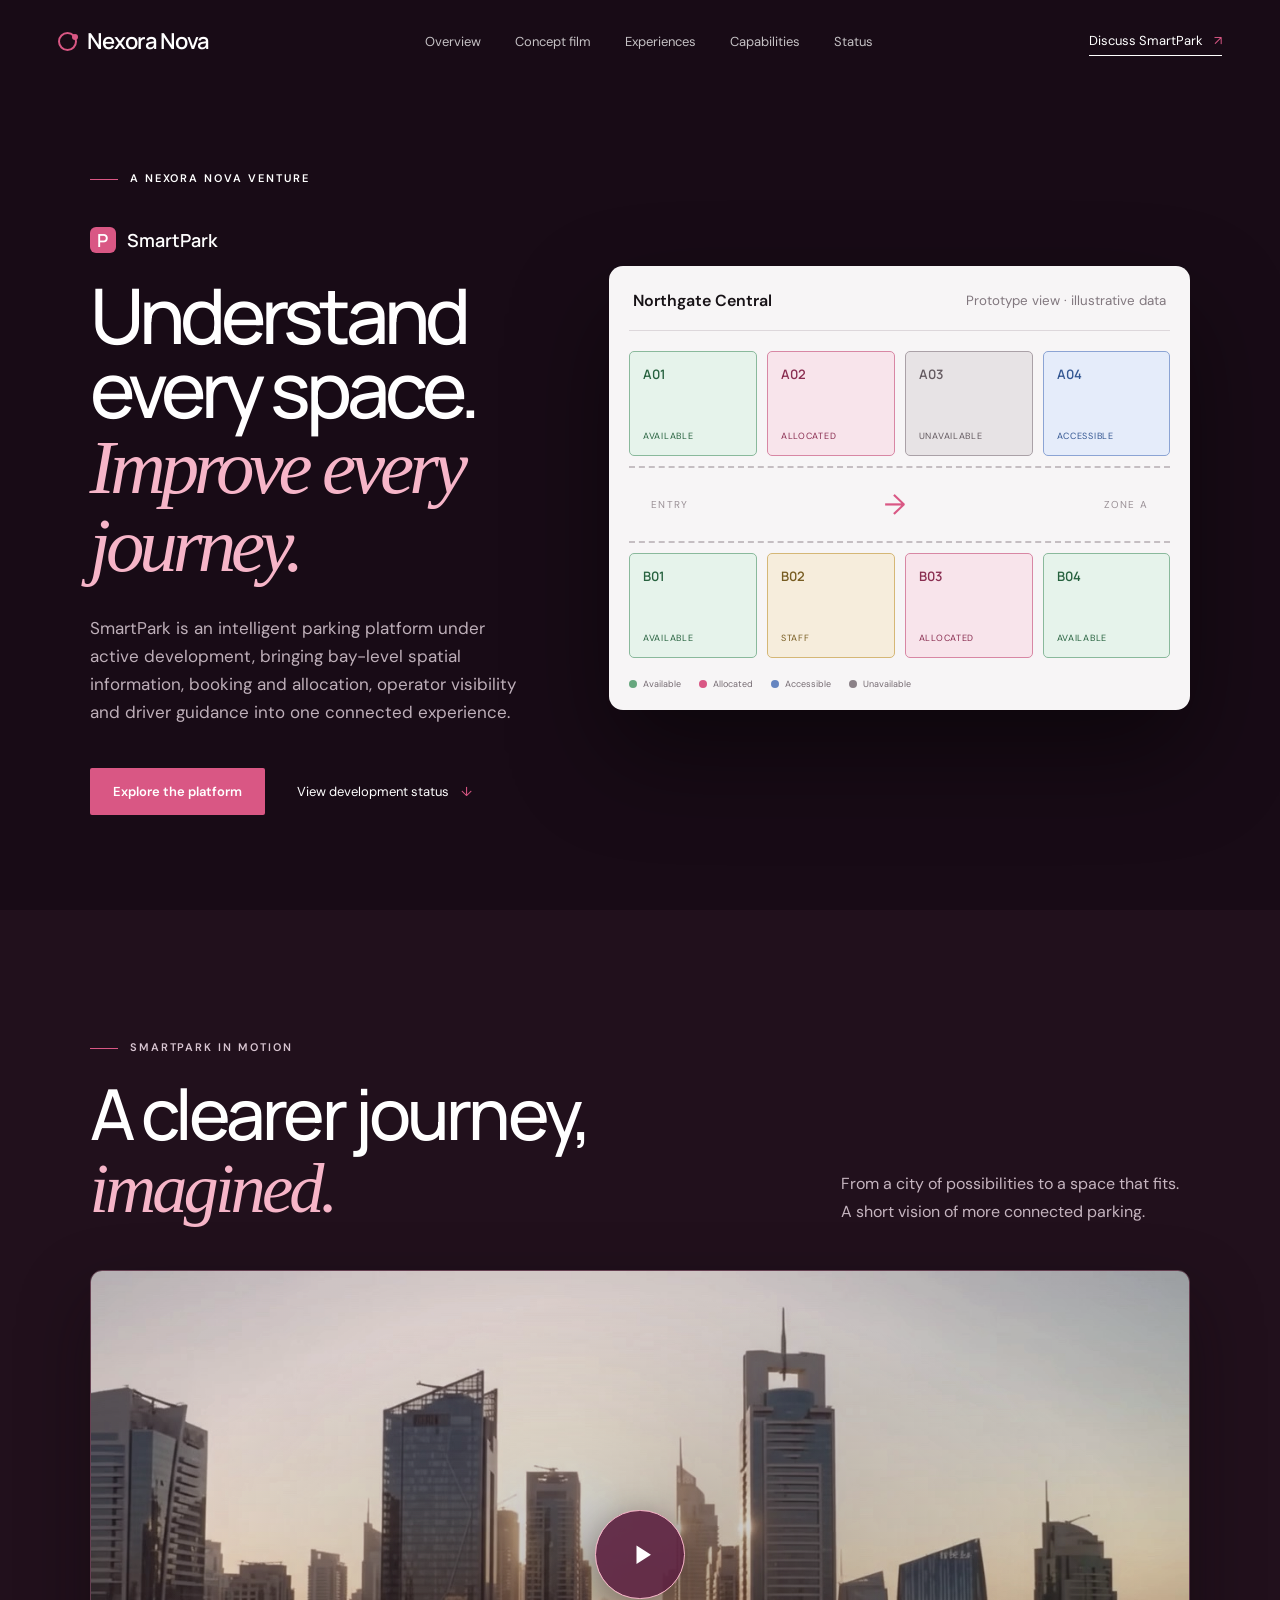
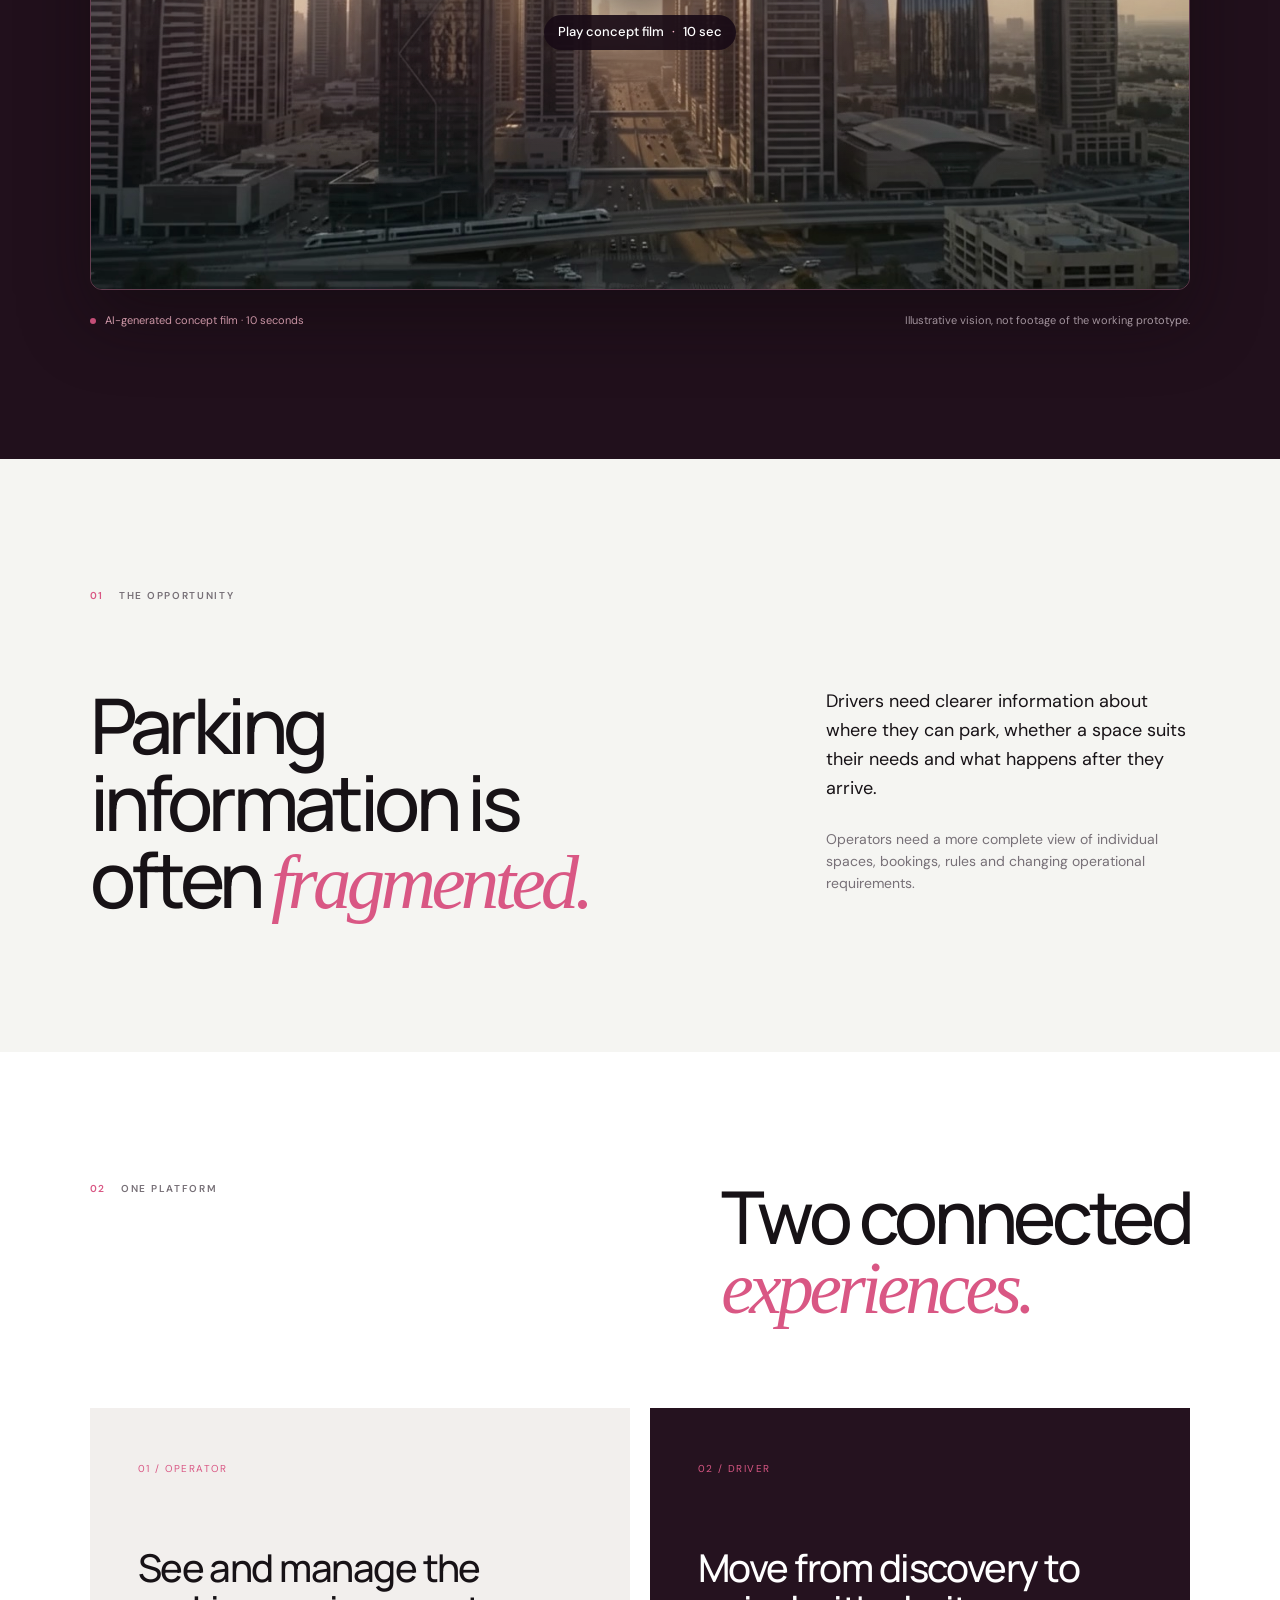
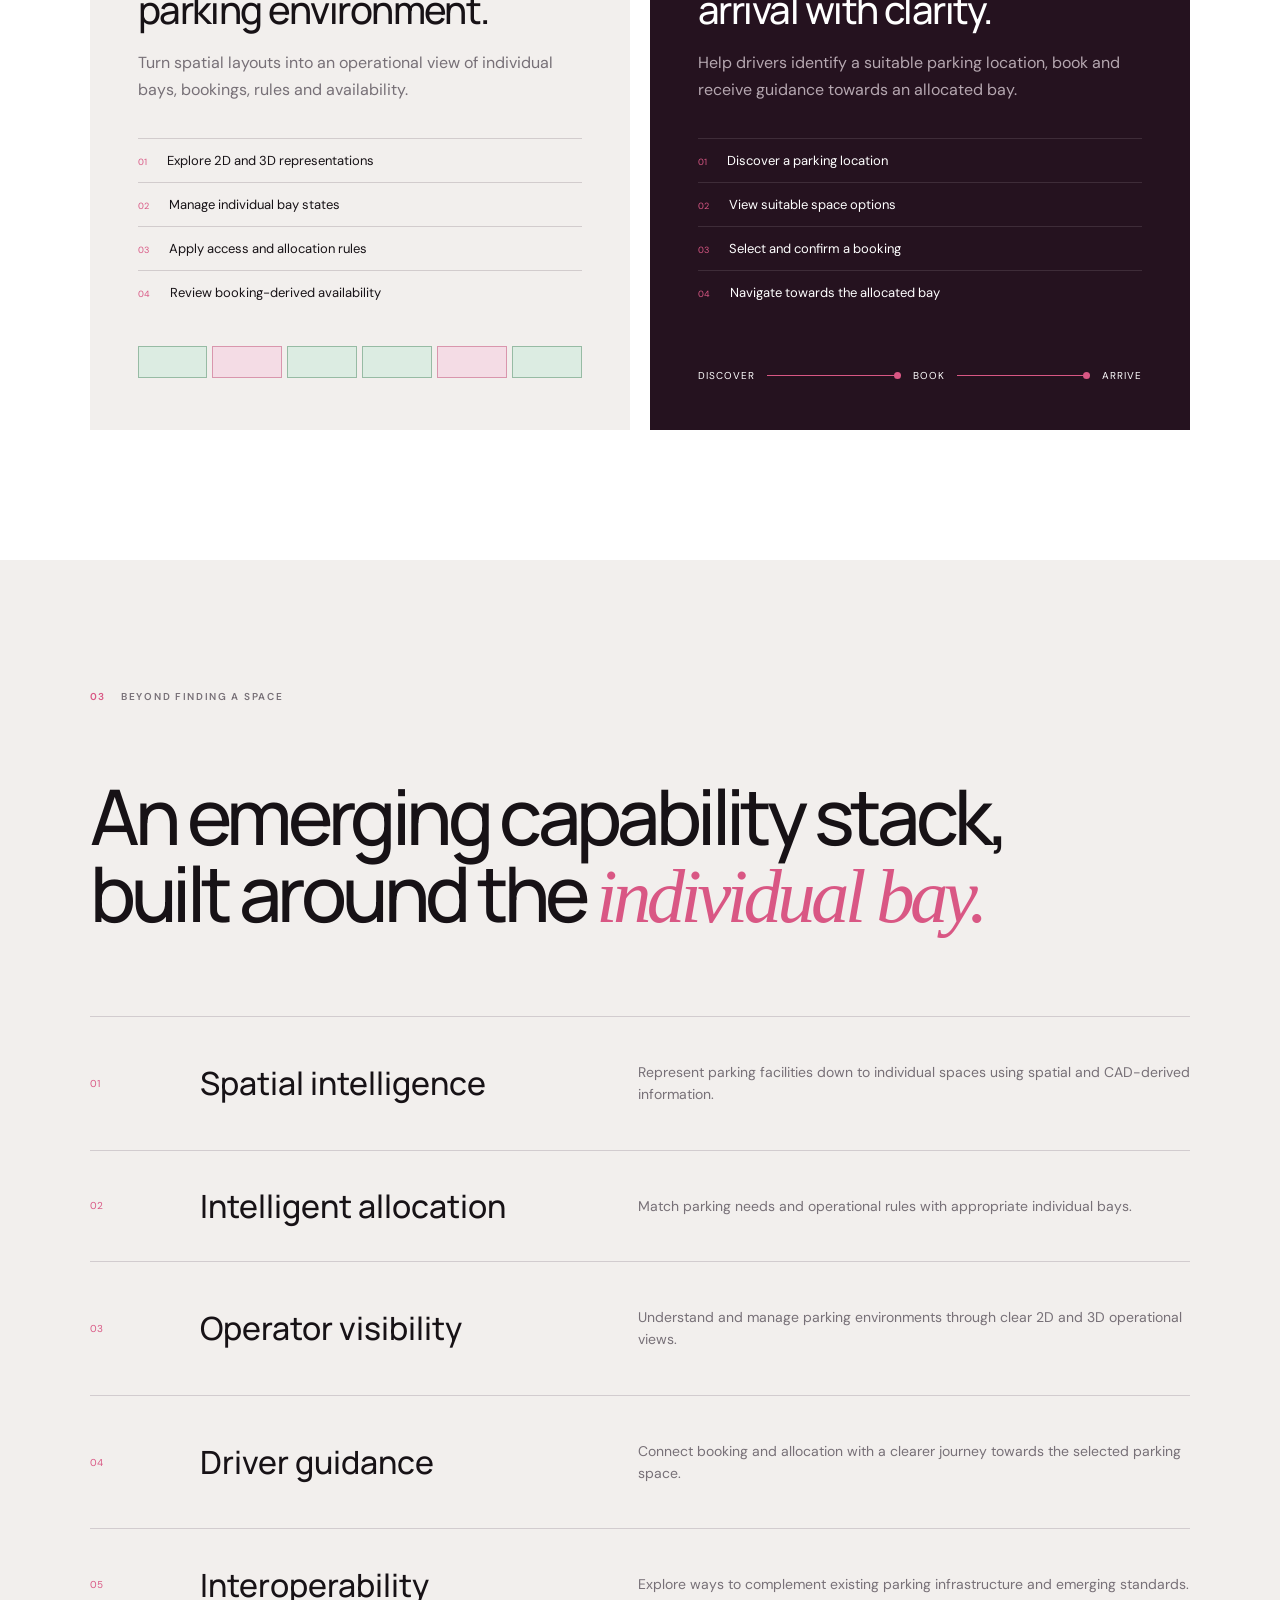
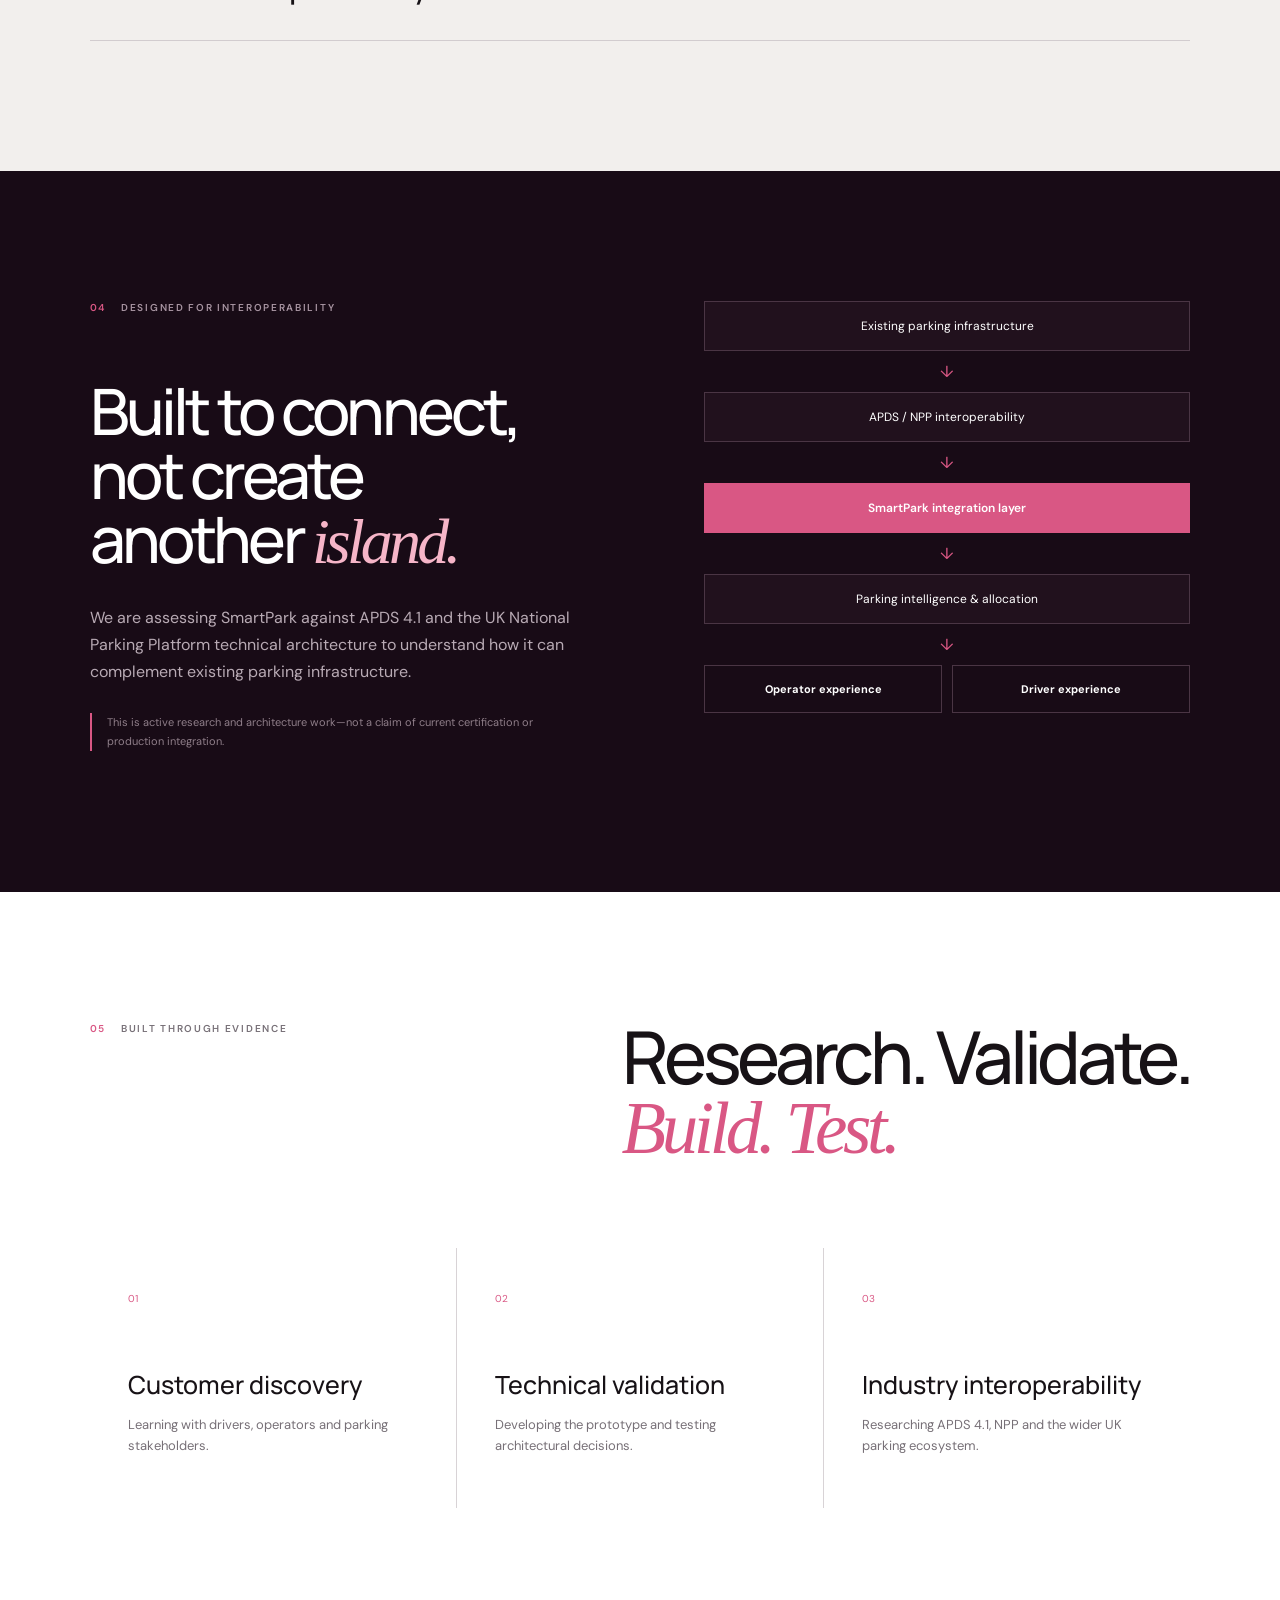
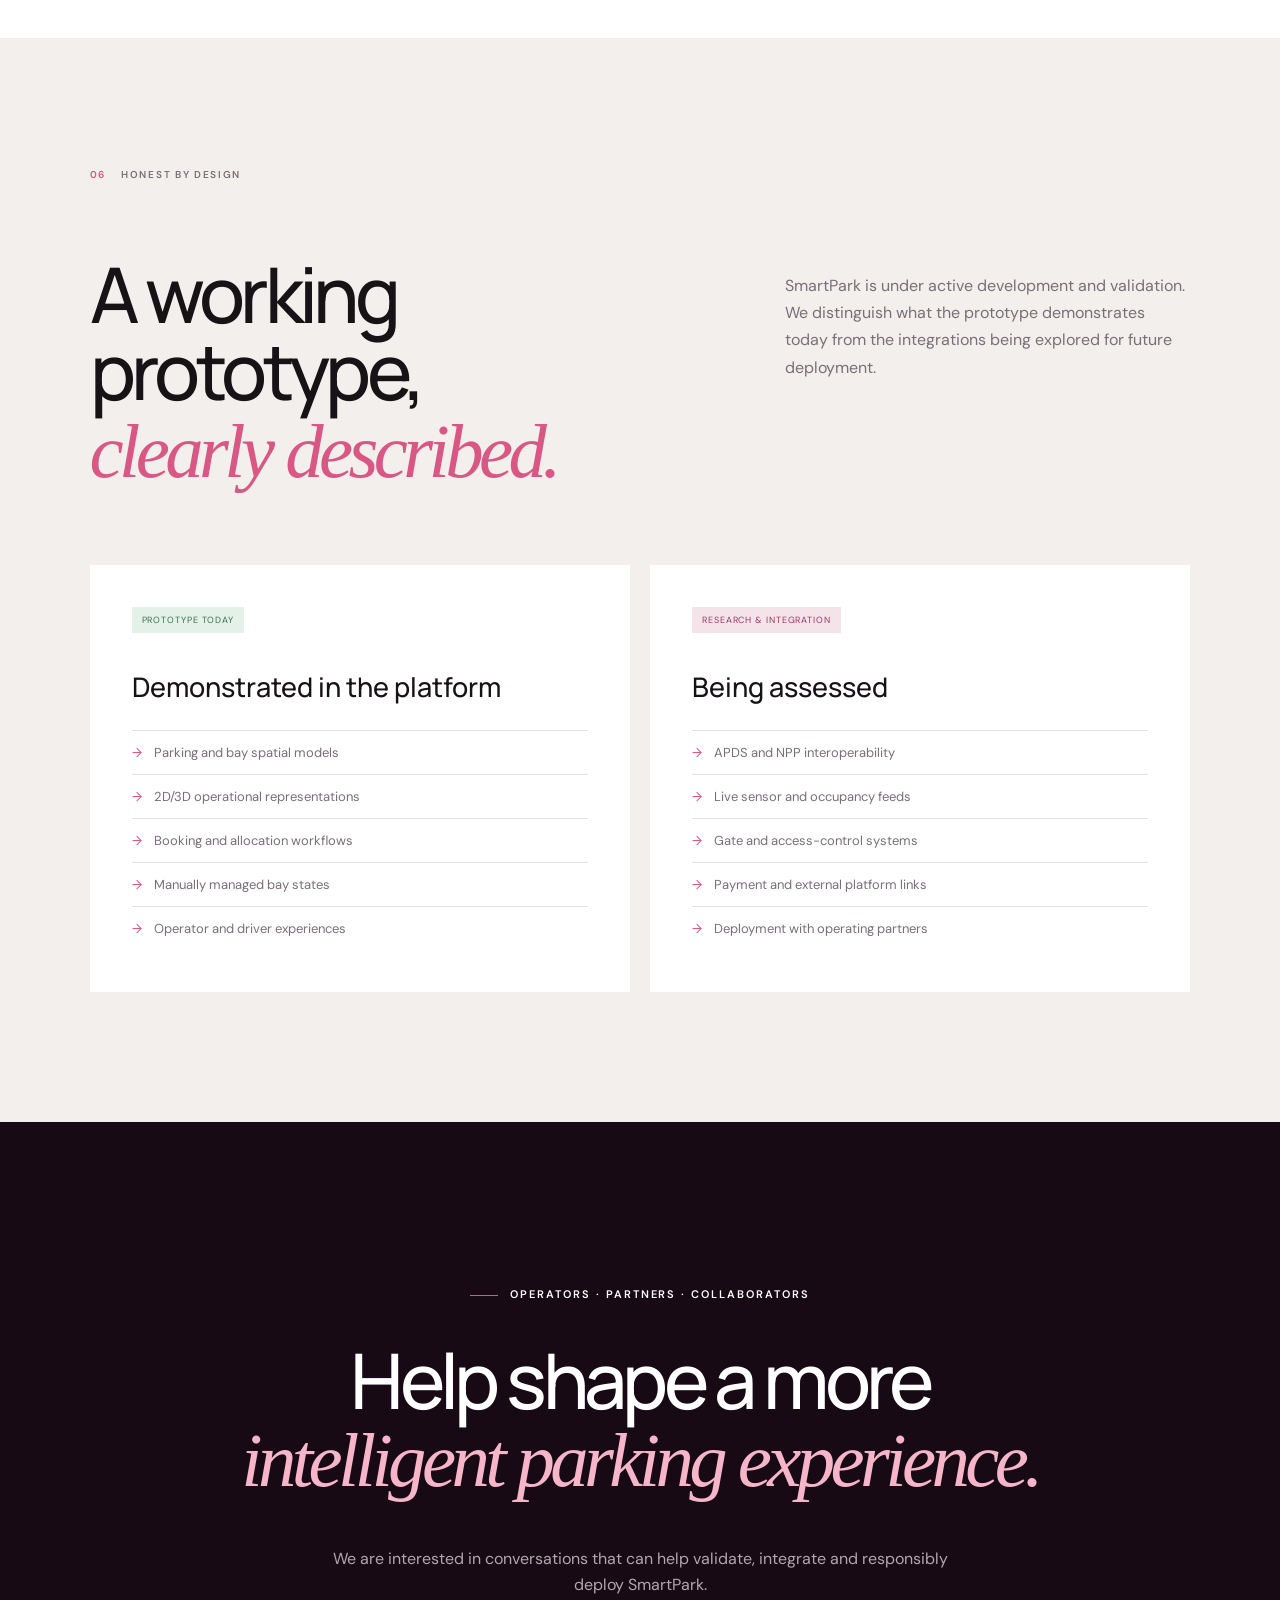
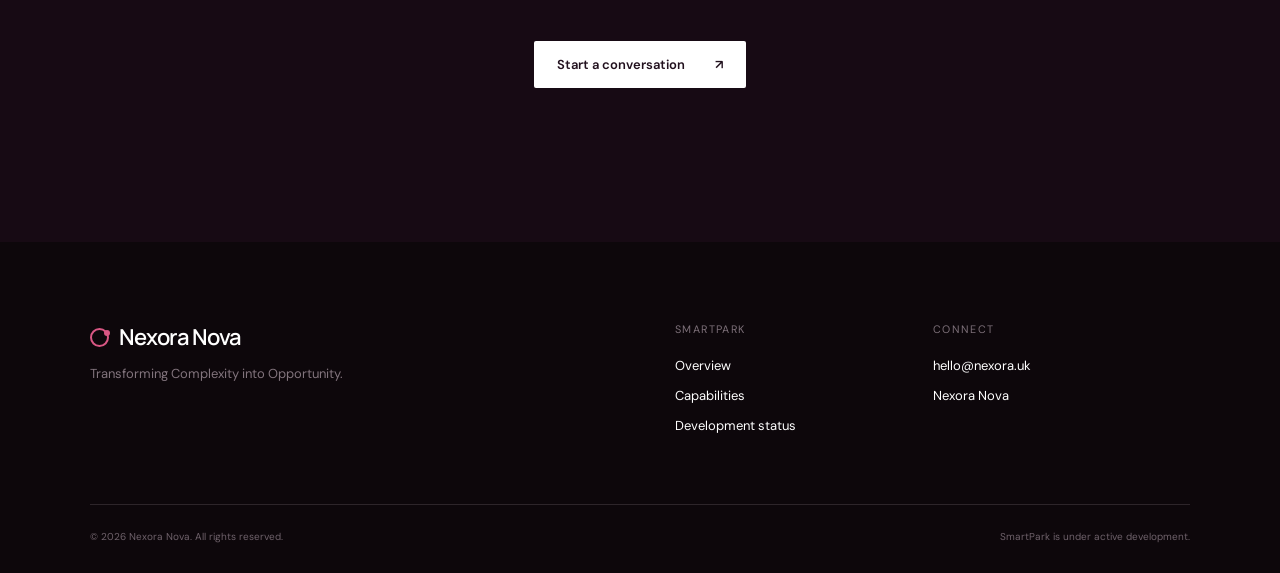
==== commit 8875d6c9: "Enhance SmartPark video player with accessible play button and native controls" ====
--- a/smartpark.html
+++ b/smartpark.html
@@ -26,6 +26,10 @@
             <source src="assets/smartpark-concept.mp4" type="video/mp4">
             Your browser does not support embedded video. <a href="assets/smartpark-concept.mp4">Download the SmartPark concept film</a>.
           </video>
+          <button class="film-play" type="button" aria-label="Play SmartPark concept film" hidden>
+            <span class="film-play-icon" aria-hidden="true"><svg viewBox="0 0 24 24"><path d="M8 5v14l11-7z"/></svg></span>
+            <span class="film-play-label">Play concept film <span aria-hidden="true">·</span> 10 sec</span>
+          </button>
         </div>
         <figcaption id="film-caption"><span><span class="film-dot" aria-hidden="true"></span>AI-generated concept film · 10 seconds</span><span>Illustrative vision, not footage of the working prototype.</span></figcaption>
       </figure>
--- a/smartpark.css
+++ b/smartpark.css
@@ -12,6 +12,14 @@
 .film-player video{display:block;width:100%;aspect-ratio:16/9;object-fit:contain;filter:saturate(.78) contrast(1.04)}
 .film-player::after{content:"";position:absolute;inset:0 0 65px;pointer-events:none;background:linear-gradient(135deg,#5b214038,#d9578415 60%,transparent);mix-blend-mode:color;mask-image:linear-gradient(#000 75%,transparent)}
 .film-player:focus-within{outline:2px solid var(--soft);outline-offset:5px}
+.film-play{position:absolute;inset:0;z-index:1;display:flex;flex-direction:column;align-items:center;justify-content:center;gap:16px;width:100%;border:0;padding:20px;color:#fff;background:radial-gradient(ellipse at center,#180b164d,transparent 65%);cursor:pointer;font:500 13px "DM Sans",sans-serif}
+.film-play[hidden]{display:none}
+.film-play-icon{display:grid;place-items:center;width:clamp(58px,7vw,96px);aspect-ratio:1;border:1px solid #f6b5c8;border-radius:50%;background:#5b2140e6;box-shadow:0 8px 35px #16091266;transition:background .2s}
+.film-play-icon svg{width:36%;fill:currentColor;margin-left:5%}
+.film-play-label{padding:8px 14px;border-radius:24px;background:#180b16e6;line-height:1.4}
+.film-play-label>span{color:var(--soft);margin:0 5px}
+.film-play:hover .film-play-icon,.film-play:focus-visible .film-play-icon{background:#923752}
+.film-play:focus-visible{outline:3px solid var(--soft);outline-offset:-6px}
 .film-figure figcaption{display:flex;justify-content:space-between;gap:16px;margin-top:22px;color:#c5b4bf;font-size:11px;line-height:1.6}
 .film-figure figcaption>span:first-child{color:#f6b5c8}
 .film-dot{display:inline-block;width:6px;height:6px;border-radius:50%;background:var(--rose);margin-right:9px;vertical-align:middle}
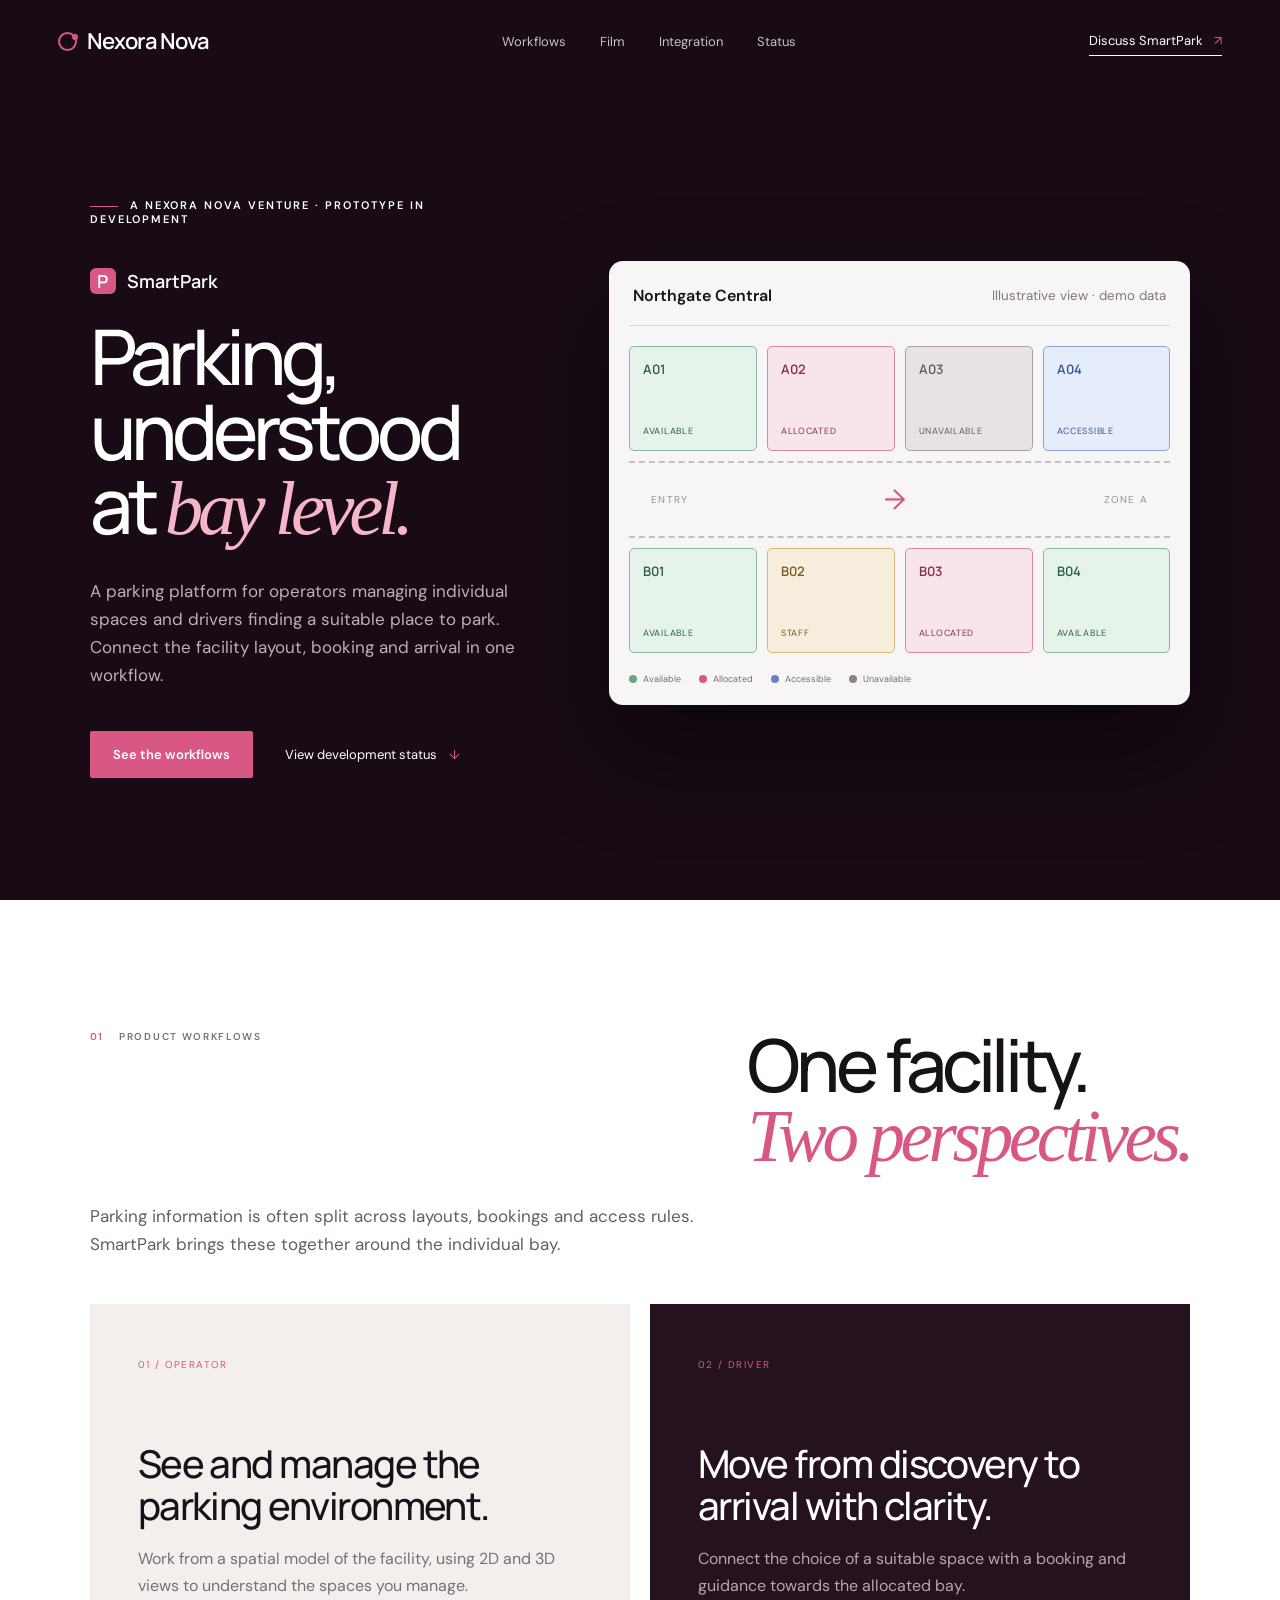
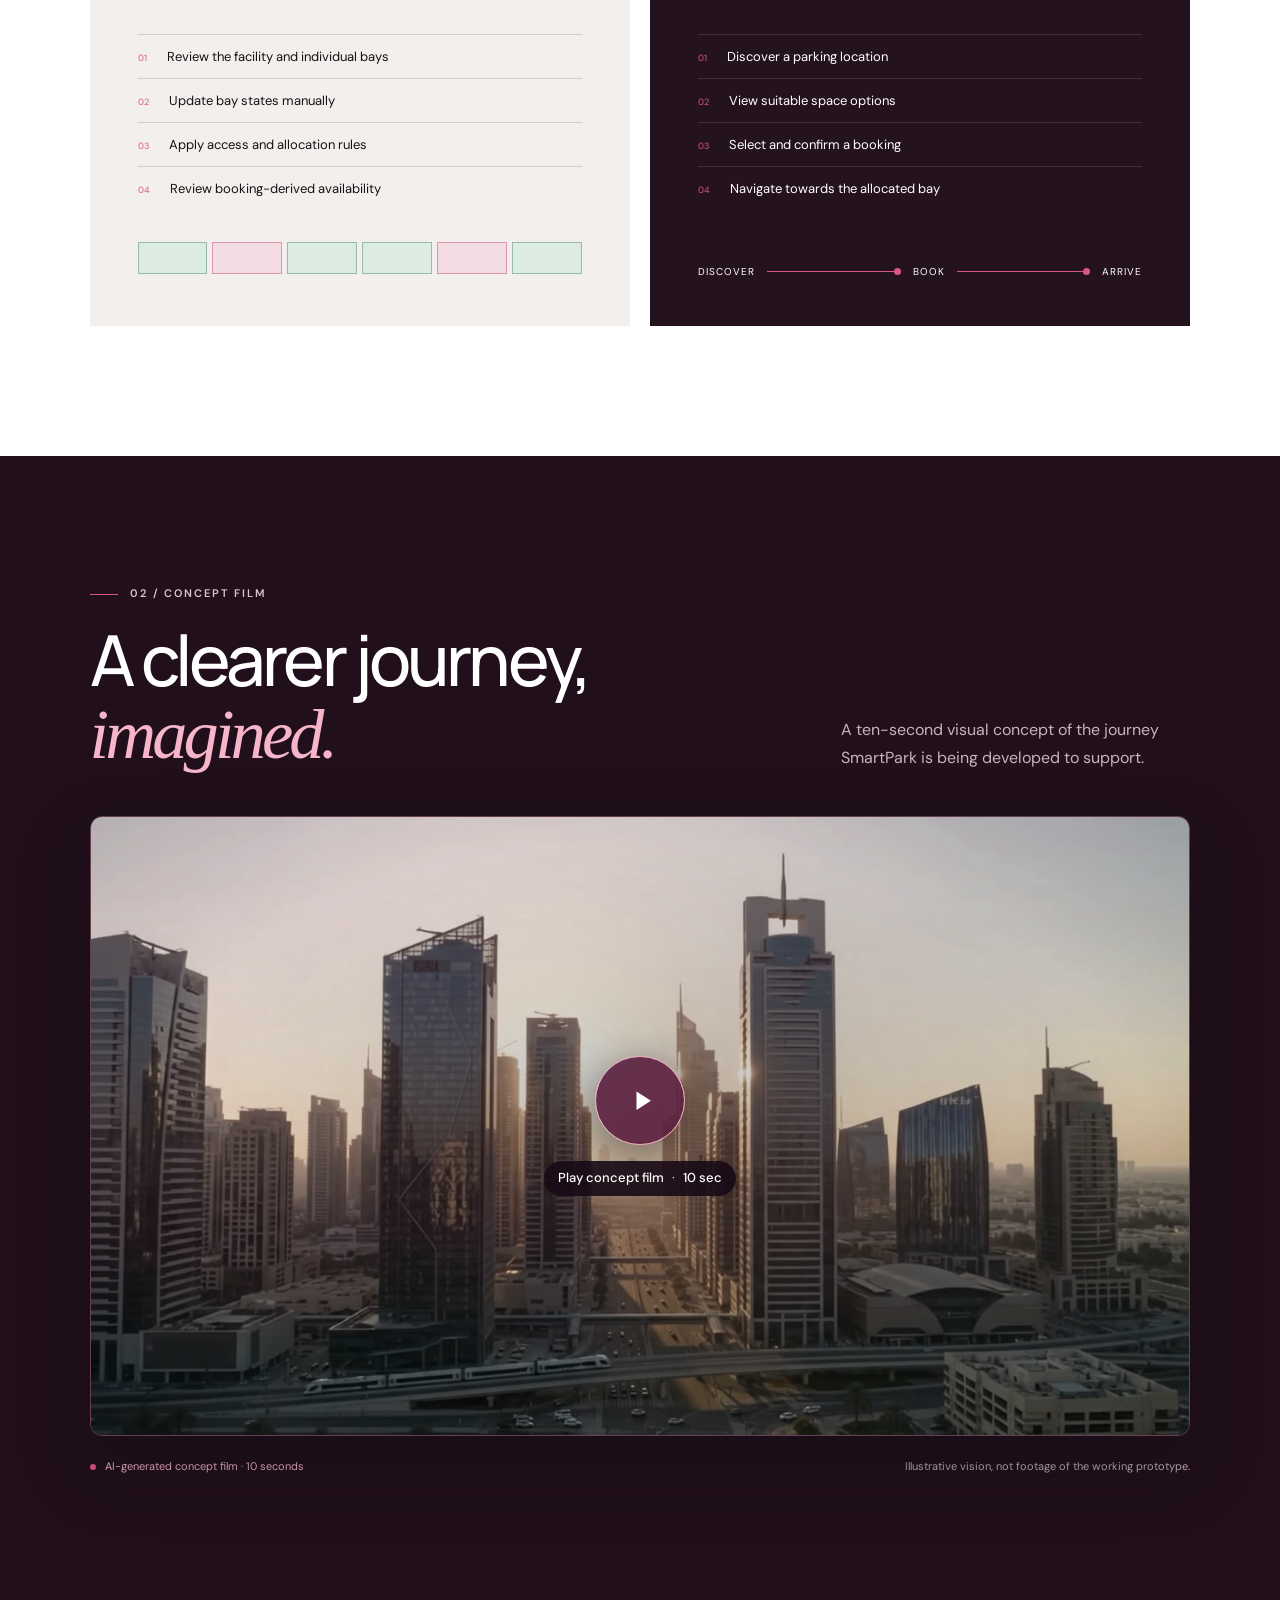
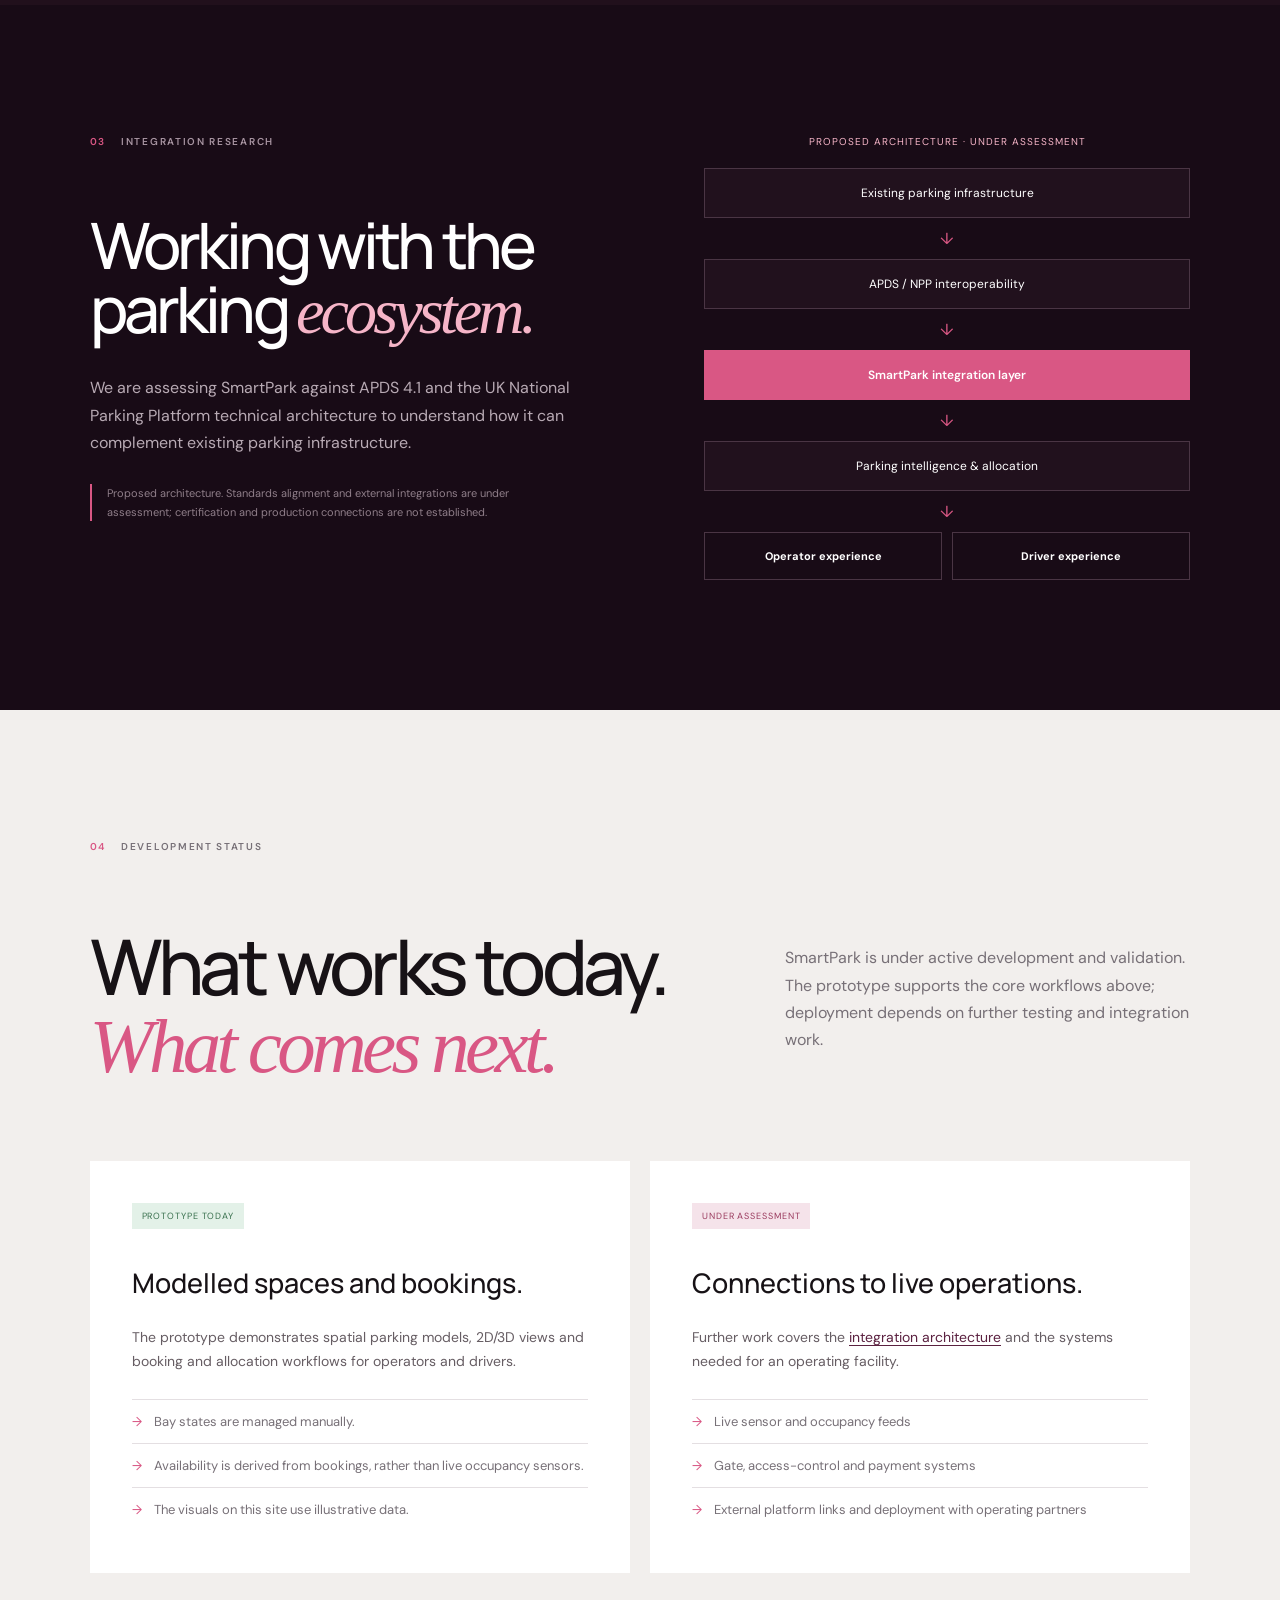
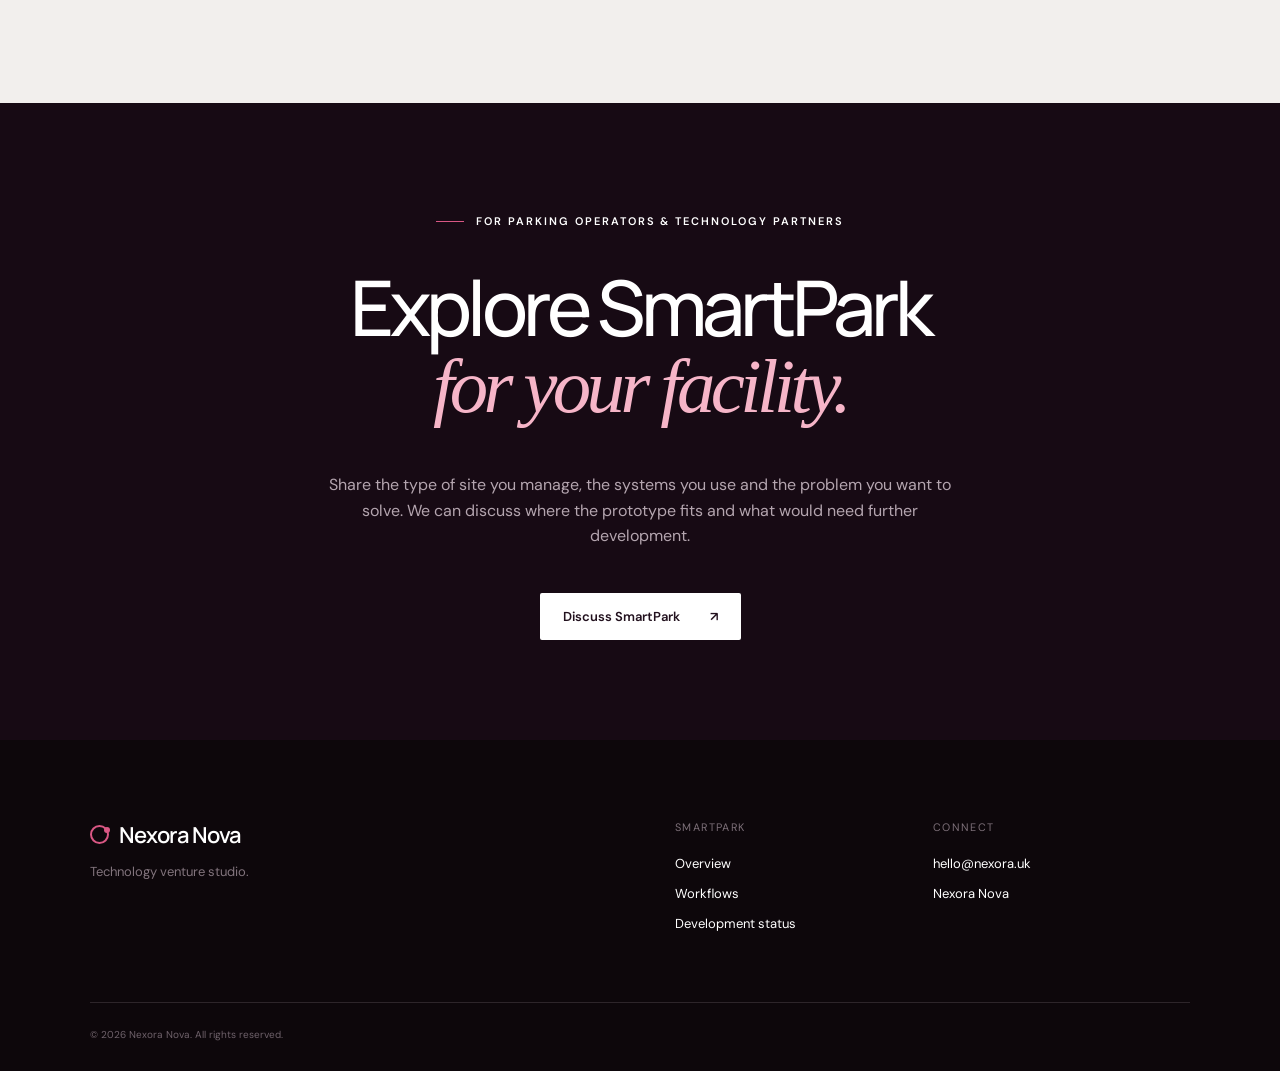
==== commit 43e20ce3: "Refactor SmartPark HTML structure and styles for improved user experience - Updated navigation links" ====
--- a/smartpark.html
+++ b/smartpark.html
@@ -9,16 +9,22 @@
   <link rel="stylesheet" href="styles.css"><link rel="stylesheet" href="smartpark.css"><link rel="stylesheet" href="mobile.css"><script src="script.js" defer></script>
 </head>
 <body class="product-page">
-  <header class="nav" id="nav"><a class="brand" href="index.html" aria-label="Nexora Nova home"><span class="brand-mark"></span>Nexora Nova</a><nav aria-label="Main navigation"><a href="#overview">Overview</a><a href="#film">Concept film</a><a href="#experiences">Experiences</a><a href="#capabilities">Capabilities</a><a href="#status">Status</a></nav><a class="nav-cta" href="mailto:hello@nexora.uk?subject=SmartPark">Discuss SmartPark <span>↗</span></a><button class="menu" aria-label="Open menu" aria-expanded="false"><span></span><span></span></button></header>
+  <header class="nav" id="nav"><a class="brand" href="index.html" aria-label="Nexora Nova home"><span class="brand-mark"></span>Nexora Nova</a><nav aria-label="Main navigation"><a href="#experiences">Workflows</a><a href="#film">Film</a><a href="#integration">Integration</a><a href="#status">Status</a></nav><a class="nav-cta" href="mailto:hello@nexora.uk?subject=SmartPark%20collaboration">Discuss SmartPark <span>↗</span></a><button class="menu" aria-label="Open menu" aria-expanded="false"><span></span><span></span></button></header>
   <main>
     <section class="sp-hero" id="overview">
-      <div class="sp-hero-copy reveal"><p class="eyebrow">A Nexora Nova venture</p><div class="sp-title"><span class="product-mark">P</span><span>SmartPark</span></div><h1>Understand every space.<br><em>Improve every journey.</em></h1><p>SmartPark is an intelligent parking platform under active development, bringing bay-level spatial information, booking and allocation, operator visibility and driver guidance into one connected experience.</p><div class="actions"><a class="button rose" href="#experiences">Explore the platform</a><a class="text-link" href="#status">View development status <span>↓</span></a></div></div>
-      <div class="bay-scene reveal" aria-label="Illustrative SmartPark bay-level operations view"><div class="scene-bar"><span>Northgate Central</span><small>Prototype view · illustrative data</small></div><div class="scene-grid"><div class="bay available"><b>A01</b><span>Available</span></div><div class="bay allocated"><b>A02</b><span>Allocated</span></div><div class="bay occupied"><b>A03</b><span>Unavailable</span></div><div class="bay accessible"><b>A04</b><span>Accessible</span></div><div class="drive-lane"><span>ENTRY</span><i>→</i><span>ZONE A</span></div><div class="bay available"><b>B01</b><span>Available</span></div><div class="bay staff"><b>B02</b><span>Staff</span></div><div class="bay allocated"><b>B03</b><span>Allocated</span></div><div class="bay available"><b>B04</b><span>Available</span></div></div><div class="scene-key"><span><i class="available"></i>Available</span><span><i class="allocated"></i>Allocated</span><span><i class="accessible"></i>Accessible</span><span><i class="occupied"></i>Unavailable</span></div></div>
+      <div class="sp-hero-copy reveal"><p class="eyebrow">A Nexora Nova venture · Prototype in development</p><div class="sp-title"><span class="product-mark">P</span><span>SmartPark</span></div><h1>Parking, understood<br>at <em>bay level.</em></h1><p>A parking platform for operators managing individual spaces and drivers finding a suitable place to park. Connect the facility layout, booking and arrival in one workflow.</p><div class="actions"><a class="button rose" href="#experiences">See the workflows</a><a class="text-link" href="#status">View development status <span>↓</span></a></div></div>
+      <div class="bay-scene reveal" aria-label="Illustrative SmartPark bay-level operations view"><div class="scene-bar"><span>Northgate Central</span><small>Illustrative view · demo data</small></div><div class="scene-grid"><div class="bay available"><b>A01</b><span>Available</span></div><div class="bay allocated"><b>A02</b><span>Allocated</span></div><div class="bay occupied"><b>A03</b><span>Unavailable</span></div><div class="bay accessible"><b>A04</b><span>Accessible</span></div><div class="drive-lane"><span>ENTRY</span><i>→</i><span>ZONE A</span></div><div class="bay available"><b>B01</b><span>Available</span></div><div class="bay staff"><b>B02</b><span>Staff</span></div><div class="bay allocated"><b>B03</b><span>Allocated</span></div><div class="bay available"><b>B04</b><span>Available</span></div></div><div class="scene-key"><span><i class="available"></i>Available</span><span><i class="allocated"></i>Allocated</span><span><i class="accessible"></i>Accessible</span><span><i class="occupied"></i>Unavailable</span></div></div>
     </section>
+
+    <section class="two-experiences section" id="experiences"><div class="section-head reveal"><div class="section-kicker"><span>01</span> Product workflows</div><h2>One facility.<br><em>Two perspectives.</em></h2></div><p class="section-summary reveal">Parking information is often split across layouts, bookings and access rules. SmartPark brings these together around the individual bay.</p><span class="anchor-target" id="capabilities" aria-hidden="true"></span><div class="experience-grid">
+      <article class="experience-card operator reveal"><span class="card-no">01 / Operator</span><h3>See and manage the parking environment.</h3><p>Work from a spatial model of the facility, using 2D and 3D views to understand the spaces you manage.</p><ol><li>Review the facility and individual bays</li><li>Update bay states manually</li><li>Apply access and allocation rules</li><li>Review booking-derived availability</li></ol><div class="mini-map"><i></i><i></i><i></i><i></i><i></i><i></i></div></article>
+      <article class="experience-card driver reveal"><span class="card-no">02 / Driver</span><h3>Move from discovery to arrival with clarity.</h3><p>Connect the choice of a suitable space with a booking and guidance towards the allocated bay.</p><ol><li>Discover a parking location</li><li>View suitable space options</li><li>Select and confirm a booking</li><li>Navigate towards the allocated bay</li></ol><div class="route-line"><span>Discover</span><i></i><span>Book</span><i></i><span>Arrive</span></div></article>
+    </div></section>
+
     <section class="concept-film section" id="film" aria-labelledby="film-title">
       <div class="film-heading">
-        <div><p class="eyebrow">SmartPark in motion</p><h2 id="film-title">A clearer journey,<br><em>imagined.</em></h2></div>
-        <p>From a city of possibilities to a space that fits. A short vision of more connected parking.</p>
+        <div><p class="eyebrow">02 / Concept film</p><h2 id="film-title">A clearer journey,<br><em>imagined.</em></h2></div>
+        <p>A ten-second visual concept of the journey SmartPark is being developed to support.</p>
       </div>
       <figure class="film-figure">
         <div class="film-player">
@@ -34,19 +40,20 @@
         <figcaption id="film-caption"><span><span class="film-dot" aria-hidden="true"></span>AI-generated concept film · 10 seconds</span><span>Illustrative vision, not footage of the working prototype.</span></figcaption>
       </figure>
     </section>
-    <section class="sp-problem section"><div class="section-kicker reveal"><span>01</span> The opportunity</div><div class="problem-grid"><h2 class="reveal">Parking information is often <em>fragmented.</em></h2><div class="reveal"><p>Drivers need clearer information about where they can park, whether a space suits their needs and what happens after they arrive.</p><p>Operators need a more complete view of individual spaces, bookings, rules and changing operational requirements.</p></div></div></section>
-    <section class="two-experiences section" id="experiences"><div class="section-head reveal"><div class="section-kicker"><span>02</span> One platform</div><h2>Two connected<br><em>experiences.</em></h2></div><div class="experience-grid">
-      <article class="experience-card operator reveal"><span class="card-no">01 / Operator</span><h3>See and manage the parking environment.</h3><p>Turn spatial layouts into an operational view of individual bays, bookings, rules and availability.</p><ol><li>Explore 2D and 3D representations</li><li>Manage individual bay states</li><li>Apply access and allocation rules</li><li>Review booking-derived availability</li></ol><div class="mini-map"><i></i><i></i><i></i><i></i><i></i><i></i></div></article>
-      <article class="experience-card driver reveal"><span class="card-no">02 / Driver</span><h3>Move from discovery to arrival with clarity.</h3><p>Help drivers identify a suitable parking location, book and receive guidance towards an allocated bay.</p><ol><li>Discover a parking location</li><li>View suitable space options</li><li>Select and confirm a booking</li><li>Navigate towards the allocated bay</li></ol><div class="route-line"><span>Discover</span><i></i><span>Book</span><i></i><span>Arrive</span></div></article>
-    </div></section>
-    <section class="capability-section section" id="capabilities"><div class="section-kicker reveal"><span>03</span> Beyond finding a space</div><h2 class="reveal">An emerging capability stack,<br>built around the <em>individual bay.</em></h2><div class="capability-list">
-      <article class="reveal"><span>01</span><h3>Spatial intelligence</h3><p>Represent parking facilities down to individual spaces using spatial and CAD-derived information.</p></article><article class="reveal"><span>02</span><h3>Intelligent allocation</h3><p>Match parking needs and operational rules with appropriate individual bays.</p></article><article class="reveal"><span>03</span><h3>Operator visibility</h3><p>Understand and manage parking environments through clear 2D and 3D operational views.</p></article><article class="reveal"><span>04</span><h3>Driver guidance</h3><p>Connect booking and allocation with a clearer journey towards the selected parking space.</p></article><article class="reveal"><span>05</span><h3>Interoperability</h3><p>Explore ways to complement existing parking infrastructure and emerging standards.</p></article>
-    </div></section>
-    <section class="architecture section"><div class="architecture-copy reveal"><div class="section-kicker light-kicker"><span>04</span> Designed for interoperability</div><h2>Built to connect,<br>not create another <em>island.</em></h2><p>We are assessing SmartPark against APDS 4.1 and the UK National Parking Platform technical architecture to understand how it can complement existing parking infrastructure.</p><p class="research-note">This is active research and architecture work—not a claim of current certification or production integration.</p></div><div class="architecture-flow reveal"><div>Existing parking infrastructure</div><span>↓</span><div>APDS / NPP interoperability</div><span>↓</span><div class="active">SmartPark integration layer</div><span>↓</span><div>Parking intelligence &amp; allocation</div><span>↓</span><div class="split"><b>Operator experience</b><b>Driver experience</b></div></div></section>
-    <section class="evidence section"><div class="section-head reveal"><div class="section-kicker"><span>05</span> Built through evidence</div><h2>Research. Validate.<br><em>Build. Test.</em></h2></div><div class="evidence-grid"><article class="reveal"><span>01</span><h3>Customer discovery</h3><p>Learning with drivers, operators and parking stakeholders.</p></article><article class="reveal"><span>02</span><h3>Technical validation</h3><p>Developing the prototype and testing architectural decisions.</p></article><article class="reveal"><span>03</span><h3>Industry interoperability</h3><p>Researching APDS 4.1, NPP and the wider UK parking ecosystem.</p></article></div></section>
-    <section class="status-section section" id="status"><div class="section-kicker reveal"><span>06</span> Honest by design</div><div class="status-intro reveal"><h2>A working prototype,<br><em>clearly described.</em></h2><p>SmartPark is under active development and validation. We distinguish what the prototype demonstrates today from the integrations being explored for future deployment.</p></div><div class="status-grid"><article class="reveal"><span class="status-tag now">Prototype today</span><h3>Demonstrated in the platform</h3><ul><li>Parking and bay spatial models</li><li>2D/3D operational representations</li><li>Booking and allocation workflows</li><li>Manually managed bay states</li><li>Operator and driver experiences</li></ul></article><article class="reveal"><span class="status-tag next">Research &amp; integration</span><h3>Being assessed</h3><ul><li>APDS and NPP interoperability</li><li>Live sensor and occupancy feeds</li><li>Gate and access-control systems</li><li>Payment and external platform links</li><li>Deployment with operating partners</li></ul></article></div></section>
-    <section class="sp-cta"><p class="eyebrow reveal">Operators · partners · collaborators</p><h2 class="reveal">Help shape a more<br><em>intelligent parking experience.</em></h2><p class="reveal">We are interested in conversations that can help validate, integrate and responsibly deploy SmartPark.</p><a class="button light reveal" href="mailto:hello@nexora.uk?subject=SmartPark collaboration">Start a conversation <span>↗</span></a></section>
+
+    <section class="architecture section" id="integration"><div class="architecture-copy reveal"><div class="section-kicker light-kicker"><span>03</span> Integration research</div><h2>Working with the<br>parking <em>ecosystem.</em></h2><p>We are assessing SmartPark against APDS 4.1 and the UK National Parking Platform technical architecture to understand how it can complement existing parking infrastructure.</p><p class="research-note">Proposed architecture. Standards alignment and external integrations are under assessment; certification and production connections are not established.</p></div><div class="architecture-flow reveal" aria-label="Proposed integration architecture, under assessment"><p class="flow-label">Proposed architecture · under assessment</p><div>Existing parking infrastructure</div><span>↓</span><div>APDS / NPP interoperability</div><span>↓</span><div class="active">SmartPark integration layer</div><span>↓</span><div>Parking intelligence &amp; allocation</div><span>↓</span><div class="split"><b>Operator experience</b><b>Driver experience</b></div></div></section>
+
+    <section class="status-section section" id="status">
+      <div class="section-kicker reveal"><span>04</span> Development status</div>
+      <div class="status-intro reveal"><h2>What works today.<br><em>What comes next.</em></h2><p>SmartPark is under active development and validation. The prototype supports the core workflows above; deployment depends on further testing and integration work.</p></div>
+      <div class="status-grid">
+        <article class="reveal"><span class="status-tag now">Prototype today</span><h3>Modelled spaces and bookings.</h3><p>The prototype demonstrates spatial parking models, 2D/3D views and booking and allocation workflows for operators and drivers.</p><ul><li>Bay states are managed manually.</li><li>Availability is derived from bookings, rather than live occupancy sensors.</li><li>The visuals on this site use illustrative data.</li></ul></article>
+        <article class="reveal"><span class="status-tag next">Under assessment</span><h3>Connections to live operations.</h3><p>Further work covers the <a href="#integration">integration architecture</a> and the systems needed for an operating facility.</p><ul><li>Live sensor and occupancy feeds</li><li>Gate, access-control and payment systems</li><li>External platform links and deployment with operating partners</li></ul></article>
+      </div>
+    </section>
+
+    <section class="sp-cta contact-section"><p class="eyebrow reveal">For parking operators &amp; technology partners</p><h2>Explore SmartPark<br><em>for your facility.</em></h2><p>Share the type of site you manage, the systems you use and the problem you want to solve. We can discuss where the prototype fits and what would need further development.</p><a class="button light reveal" href="mailto:hello@nexora.uk?subject=SmartPark%20collaboration">Discuss SmartPark <span>↗</span></a></section>
   </main>
-  <footer><div><a class="brand footer-brand" href="index.html"><span class="brand-mark"></span>Nexora Nova</a><p>Transforming Complexity into Opportunity.</p></div><div class="footer-links"><div><small>SmartPark</small><a href="#overview">Overview</a><a href="#capabilities">Capabilities</a><a href="#status">Development status</a></div><div><small>Connect</small><a href="mailto:hello@nexora.uk">hello@nexora.uk</a><a href="index.html">Nexora Nova</a></div></div><div class="footer-bottom"><span>© 2026 Nexora Nova. All rights reserved.</span><span>SmartPark is under active development.</span></div></footer>
+  <footer><div><a class="brand footer-brand" href="index.html"><span class="brand-mark"></span>Nexora Nova</a><p>Technology venture studio.</p></div><div class="footer-links"><div><small>SmartPark</small><a href="#overview">Overview</a><a href="#experiences">Workflows</a><a href="#status">Development status</a></div><div><small>Connect</small><a href="mailto:hello@nexora.uk">hello@nexora.uk</a><a href="index.html">Nexora Nova</a></div></div><div class="footer-bottom"><span>© 2026 Nexora Nova. All rights reserved.</span></div></footer>
 </body>
 </html>
--- a/styles.css
+++ b/styles.css
@@ -1 +1,15 @@
-:root{--rose:#d95784;--soft:#f6b5c8;--plum:#5b2140;--ink:#171216;--paper:#f5f5f2;--white:#fff;--muted:#777077}*{box-sizing:border-box}html{scroll-behavior:smooth}body{margin:0;background:var(--paper);color:var(--ink);font-family:"DM Sans",sans-serif;-webkit-font-smoothing:antialiased}a{color:inherit;text-decoration:none}em{font-family:Georgia,serif;font-weight:400}.nav{position:fixed;z-index:50;top:0;left:0;width:100%;height:82px;display:flex;align-items:center;justify-content:space-between;padding:0 4.5vw;color:#fff;transition:.4s}.nav.scrolled{height:68px;background:rgba(245,245,242,.88);color:var(--ink);backdrop-filter:blur(16px);border-bottom:1px solid rgba(0,0,0,.06)}.brand{font:600 22px Manrope,sans-serif;letter-spacing:-1px;display:flex;align-items:center;gap:10px}.brand-mark{width:19px;height:19px;border:2px solid var(--rose);border-radius:50%;display:inline-block;position:relative}.brand-mark:after{content:"";position:absolute;width:6px;height:6px;border-radius:50%;background:var(--rose);right:-3px;top:0}.nav nav{display:flex;gap:34px;font-size:13px}.nav nav a{opacity:.75}.nav nav a:hover{opacity:1}.nav-cta{font-size:13px;border-bottom:1px solid currentColor;padding:6px 0}.nav-cta span{color:var(--rose);margin-left:8px}.menu{display:none;background:0;border:0}.hero{height:100svh;min-height:720px;position:relative;background:#160912;color:#fff;overflow:hidden}.hero-art,.hero-shade{position:absolute;inset:0;width:100%;height:100%;object-fit:cover}.hero-shade{background:linear-gradient(90deg,rgba(15,4,13,.9) 0%,rgba(18,6,15,.64) 38%,rgba(18,6,15,.08) 72%),linear-gradient(0deg,rgba(13,5,11,.65),transparent 45%)}.hero-copy{position:relative;z-index:2;padding:22vh 7vw 0;max-width:850px}.eyebrow{text-transform:uppercase;letter-spacing:.18em;font-size:11px;font-weight:600}.eyebrow:before{content:"";display:inline-block;width:28px;height:1px;background:var(--rose);vertical-align:middle;margin-right:12px}.hero h1{font:500 clamp(50px,6.8vw,102px)/.98 Manrope,sans-serif;letter-spacing:-.065em;margin:25px 0}.hero h1 em{color:var(--soft)}.lead{font-size:clamp(17px,1.5vw,21px);line-height:1.55;max-width:590px;color:rgba(255,255,255,.73)}.actions{display:flex;align-items:center;gap:32px;margin-top:42px}.button{display:inline-flex;align-items:center;justify-content:center;gap:30px;padding:15px 23px;border-radius:2px;font-size:13px;font-weight:600}.button.light{background:#fff;color:#22111e}.button.rose{background:var(--rose);color:#fff}.text-link{font-size:13px}.text-link span{color:var(--rose);margin-left:9px}.scroll-hint{position:absolute;bottom:37px;right:4.5vw;z-index:3;font-size:10px;text-transform:uppercase;letter-spacing:.16em;display:flex;gap:14px;align-items:center;opacity:.65}.scroll-hint span{height:1px;width:55px;background:#fff}.section{padding:130px 7vw}.section-kicker{text-transform:uppercase;font-size:10px;font-weight:600;letter-spacing:.17em;color:var(--muted);display:flex;gap:15px}.section-kicker span{color:var(--rose)}.intro-grid{display:grid;grid-template-columns:1.15fr .85fr;gap:10vw;margin-top:90px}.intro h2,.section-head h2{font:500 clamp(55px,7vw,105px)/.95 Manrope,sans-serif;letter-spacing:-.06em;margin:0}.intro h2 em,.section-head h2 em{color:var(--rose)}.intro-copy{padding-top:8px}.intro-copy p{font-size:clamp(18px,1.7vw,24px);line-height:1.5;margin:0 0 28px}.intro-copy p+p{font-size:15px;color:var(--muted);max-width:520px}.arrow-link{display:inline-flex;justify-content:space-between;gap:70px;border-bottom:1px solid #bbb;padding:10px 0;font-size:13px}.arrow-link span{color:var(--rose)}.solutions{background:#fff}.section-head{display:flex;justify-content:space-between;align-items:flex-start;margin-bottom:85px}.section-head h2{font-size:clamp(46px,5.7vw,86px)}.card-grid{display:grid;grid-template-columns:repeat(4,1fr);gap:1px;background:#dedbdc}.solution-card{min-height:460px;background:#fff;padding:34px;display:flex;flex-direction:column;justify-content:space-between;position:relative;transition:.45s}.solution-card:hover{background:#25121f;color:#fff;transform:translateY(-8px)}.solution-card>div:nth-child(2)>span{font-size:10px;color:var(--rose)}.solution-card h3{font:500 25px/1.08 Manrope;margin:16px 0}.solution-card p{font-size:13px;line-height:1.6;color:var(--muted)}.solution-card>a{position:absolute;right:28px;bottom:28px;color:var(--rose)}.card-icon{height:145px;position:relative}.ai-icon i{position:absolute;border:1px solid var(--rose);border-radius:50%;width:76px;height:76px;left:50%;top:50%;transform:translate(-50%,-50%)}.ai-icon i:nth-child(2){width:112px;height:50px;transform:translate(-50%,-50%) rotate(55deg)}.ai-icon i:nth-child(3){width:112px;height:50px;transform:translate(-50%,-50%) rotate(-55deg)}.infra-icon i{position:absolute;width:4px;background:var(--rose);bottom:25px;left:36%;height:48px;box-shadow:0 0 14px var(--rose)}.infra-icon i:nth-child(2){left:50%;height:90px}.infra-icon i:nth-child(3){left:64%;height:65px}.cloud-icon i{position:absolute;width:105px;height:45px;border:1px solid var(--rose);border-radius:50px;left:50%;top:52%;transform:translate(-50%,-50%);box-shadow:30px -25px 0 -16px #fff,30px -25px 0 -15px var(--rose)}.data-icon{display:flex;align-items:center;justify-content:center;gap:9px}.data-icon i{width:7px;height:40px;background:var(--rose);border-radius:8px}.data-icon i:nth-child(2){height:80px}.data-icon i:nth-child(3){height:105px}.data-icon i:nth-child(4){height:62px}.smartpark{min-height:850px;padding:120px 7vw;background:#1b0b17;color:#fff;display:grid;grid-template-columns:.75fr 1.25fr;gap:7vw;align-items:center;overflow:hidden}.light-kicker{color:#a794a1}.product-label{font-size:14px;margin-top:70px}.product-mark{display:inline-grid;place-items:center;background:var(--rose);width:26px;height:26px;border-radius:6px;margin-right:9px;font-weight:600}.smart-copy h2{font:500 clamp(50px,5.7vw,86px)/.97 Manrope;letter-spacing:-.06em;margin:30px 0}.smart-copy h2 em{color:var(--soft)}.smart-copy>p{font-size:16px;line-height:1.6;color:#bcaeb8;max-width:470px;margin-bottom:35px}.dashboard{background:#fbfafb;color:#1c151b;padding:25px;border-radius:12px;box-shadow:0 50px 100px rgba(0,0,0,.5);transform:perspective(1200px) rotateY(-6deg) rotateX(2deg);min-height:570px}.dash-top{display:flex;align-items:center;padding-bottom:20px;border-bottom:1px solid #e5e1e4}.dash-top strong{margin-right:auto}.dash-top strong span{background:var(--rose);color:#fff;padding:5px 8px;border-radius:5px;margin-right:7px}.dash-top small{color:#777}.dash-top i{width:7px;height:7px;background:#58b981;border-radius:50%;margin-left:8px}.metrics{display:grid;grid-template-columns:1fr 1fr;gap:15px;margin:25px 0}.metrics>div{background:#f3eff2;padding:20px;border-radius:6px;position:relative}.metrics small,.chart small,.lot small{display:block;color:#81777e;font-size:10px;text-transform:uppercase;letter-spacing:.1em}.metrics b{font:500 42px Manrope;display:block;margin:10px 0}.metrics sup{font-size:18px}.metrics span{font-size:10px;color:#81777e;position:absolute;right:15px;bottom:20px}.metrics .up{color:#4e9b70}.chart{background:#fff;border:1px solid #ebe7ea;padding:18px;border-radius:6px}.chart svg{width:100%;height:155px;margin-top:10px}.chart .area{fill:url(#fill)}.chart .line{fill:none;stroke:var(--rose);stroke-width:3}.lot{margin-top:15px}.spaces{height:70px;margin-top:10px;background:repeating-linear-gradient(90deg,#e6e1e5 0,#e6e1e5 1px,transparent 1px,transparent 48px),linear-gradient(90deg,#f6dde6 65%,#e9f4ed 65%);border-radius:5px}.journey{background:#f2efed}.steps{display:grid;grid-template-columns:repeat(5,1fr);margin-top:80px}.steps article{position:relative}.steps article>span{font-size:10px;color:var(--rose)}.steps i{display:block;height:1px;background:#c8c2c5;margin:22px 0 38px;position:relative}.steps i:before{content:"";position:absolute;width:8px;height:8px;background:var(--rose);border-radius:50%;top:-4px}.steps h3{font:500 22px Manrope;margin:0 0 10px}.steps p{font-size:12px;color:var(--muted)}.industries{background:#fff}.industry-list{margin-top:55px;border-top:1px solid #ddd}.industry-list article{display:grid;grid-template-columns:80px 1fr 1fr;align-items:center;padding:29px 0;border-bottom:1px solid #ddd;transition:.25s}.industry-list article:hover{padding-left:16px;color:var(--rose)}.industry-list span{font-size:10px;color:var(--rose)}.industry-list h3{font:500 clamp(24px,3vw,43px) Manrope;margin:0}.industry-list p{font-size:13px;color:var(--muted)}.vision{min-height:700px;background:#170a14;color:#fff;display:flex;flex-direction:column;align-items:center;justify-content:center;text-align:center;position:relative;overflow:hidden;padding:100px 5vw}.orb{position:absolute;width:580px;height:580px;border-radius:50%;background:radial-gradient(circle at 50% 55%,#e9a2b9 0,#9e3f66 15%,#47182f 35%,transparent 68%);filter:blur(4px);opacity:.6}.vision>*:not(.orb){position:relative}.vision h2{font:500 clamp(48px,6vw,88px)/1 Manrope;letter-spacing:-.06em;margin:28px 0}.vision h2 em{color:var(--soft)}.vision>p:not(.eyebrow){color:#b4a5af}.vision .button{margin-top:25px}footer{background:#0d070b;color:#fff;padding:80px 7vw 30px;display:grid;grid-template-columns:1fr 1fr;gap:70px}footer>div>p{color:#82747d;font-size:13px}.footer-links{display:grid;grid-template-columns:1fr 1fr}.footer-links div{display:flex;flex-direction:column;gap:13px;font-size:13px}.footer-links small{color:#7d7079;text-transform:uppercase;letter-spacing:.13em;margin-bottom:8px}.footer-bottom{grid-column:1/-1;border-top:1px solid #2d252a;padding-top:25px;display:flex;justify-content:space-between;color:#6f626b;font-size:10px}.reveal{opacity:0;transform:translateY(28px);transition:opacity .8s ease,transform .8s ease}.reveal.visible{opacity:1;transform:none}@media(max-width:900px){.nav nav,.nav-cta{display:none}.menu{display:block}.menu span{display:block;width:23px;height:1px;background:currentColor;margin:6px}.hero-copy{padding-top:22vh}.hero-art{object-position:61% center}.intro-grid,.smartpark{grid-template-columns:1fr}.intro-copy{max-width:650px}.card-grid{grid-template-columns:1fr 1fr}.section-head{display:block}.section-head h2{margin-top:45px}.dashboard{transform:none;margin-top:40px}.steps{grid-template-columns:1fr 1fr;gap:35px}.steps article:last-child{grid-column:1/-1}.smartpark{padding-top:100px}}@media(max-width:600px){.nav{height:68px;padding:0 22px}.hero{min-height:680px}.hero-copy{padding:20vh 22px 0}.hero h1{font-size:50px}.lead{font-size:16px}.actions{align-items:flex-start;flex-direction:column;gap:20px}.scroll-hint{display:none}.section{padding:90px 22px}.intro-grid{margin-top:55px}.intro h2{font-size:55px}.card-grid{grid-template-columns:1fr}.solution-card{min-height:390px}.smartpark{padding:90px 22px}.dashboard{padding:14px;min-height:500px}.metrics b{font-size:32px}.steps{grid-template-columns:1fr}.steps article:last-child{grid-column:auto}.industry-list article{grid-template-columns:40px 1fr}.industry-list p{grid-column:2}.vision{min-height:650px}.orb{width:450px;height:450px}footer{grid-template-columns:1fr;padding:70px 22px 25px}.footer-bottom{flex-direction:column;gap:10px}}
+:root{--rose:#d95784;--soft:#f6b5c8;--plum:#5b2140;--ink:#171216;--paper:#f5f5f2;--white:#fff;--muted:#777077}*{box-sizing:border-box}html{scroll-behavior:smooth}body{margin:0;background:var(--paper);color:var(--ink);font-family:"DM Sans",sans-serif;-webkit-font-smoothing:antialiased}a{color:inherit;text-decoration:none}em{font-family:Georgia,serif;font-weight:400}.nav{position:fixed;z-index:50;top:0;left:0;width:100%;height:82px;display:flex;align-items:center;justify-content:space-between;padding:0 4.5vw;color:#fff;transition:.4s}.nav.scrolled{height:68px;background:rgba(245,245,242,.88);color:var(--ink);backdrop-filter:blur(16px);border-bottom:1px solid rgba(0,0,0,.06)}.brand{font:600 22px Manrope,sans-serif;letter-spacing:-1px;display:flex;align-items:center;gap:10px}.brand-mark{width:19px;height:19px;border:2px solid var(--rose);border-radius:50%;display:inline-block;position:relative}.brand-mark:after{content:"";position:absolute;width:6px;height:6px;border-radius:50%;background:var(--rose);right:-3px;top:0}.nav nav{display:flex;gap:34px;font-size:13px}.nav nav a{opacity:.75}.nav nav a:hover{opacity:1}.nav-cta{font-size:13px;border-bottom:1px solid currentColor;padding:6px 0}.nav-cta span{color:var(--rose);margin-left:8px}.menu{display:none;background:0;border:0}.hero{height:auto;min-height:max(720px,100svh);position:relative;background:#160912;color:#fff;overflow:hidden}.hero-art,.hero-shade{position:absolute;inset:0;width:100%;height:100%;object-fit:cover}.hero-shade{background:linear-gradient(90deg,rgba(15,4,13,.9) 0%,rgba(18,6,15,.64) 38%,rgba(18,6,15,.08) 72%),linear-gradient(0deg,rgba(13,5,11,.65),transparent 45%)}.hero-copy{position:relative;z-index:2;padding:22vh 7vw 110px;max-width:850px}.eyebrow{text-transform:uppercase;letter-spacing:.18em;font-size:11px;font-weight:600}.eyebrow:before{content:"";display:inline-block;width:28px;height:1px;background:var(--rose);vertical-align:middle;margin-right:12px}.hero h1{font:500 clamp(50px,6.8vw,102px)/.98 Manrope,sans-serif;letter-spacing:-.065em;margin:25px 0}.hero h1 em{color:var(--soft)}.lead{font-size:clamp(17px,1.5vw,21px);line-height:1.55;max-width:590px;color:rgba(255,255,255,.73)}.actions{display:flex;align-items:center;gap:32px;margin-top:42px}.button{display:inline-flex;align-items:center;justify-content:center;gap:30px;padding:15px 23px;border-radius:2px;font-size:13px;font-weight:600}.button.light{background:#fff;color:#22111e}.button.rose{background:var(--rose);color:#fff}.text-link{font-size:13px}.text-link span{color:var(--rose);margin-left:9px}.scroll-hint{position:absolute;bottom:37px;right:4.5vw;z-index:3;font-size:10px;text-transform:uppercase;letter-spacing:.16em;display:flex;gap:14px;align-items:center;opacity:.65}.scroll-hint span{height:1px;width:55px;background:#fff}.section{padding:130px 7vw}.section-kicker{text-transform:uppercase;font-size:10px;font-weight:600;letter-spacing:.17em;color:var(--muted);display:flex;gap:15px}.section-kicker span{color:var(--rose)}.intro-grid{display:grid;grid-template-columns:1.15fr .85fr;gap:10vw;margin-top:90px}.intro h2,.section-head h2{font:500 clamp(55px,7vw,105px)/.95 Manrope,sans-serif;letter-spacing:-.06em;margin:0}.intro h2 em,.section-head h2 em{color:var(--rose)}.intro-copy{padding-top:8px}.intro-copy p{font-size:clamp(18px,1.7vw,24px);line-height:1.5;margin:0 0 28px}.intro-copy p+p{font-size:15px;color:var(--muted);max-width:520px}.arrow-link{display:inline-flex;justify-content:space-between;gap:70px;border-bottom:1px solid #bbb;padding:10px 0;font-size:13px}.arrow-link span{color:var(--rose)}.solutions{background:#fff}.section-head{display:flex;justify-content:space-between;align-items:flex-start;margin-bottom:85px}.section-head h2{font-size:clamp(46px,5.7vw,86px)}.card-grid{display:grid;grid-template-columns:repeat(4,1fr);gap:1px;background:#dedbdc}.solution-card{min-height:460px;background:#fff;padding:34px;display:flex;flex-direction:column;justify-content:space-between;position:relative;transition:.45s}.solution-card:hover{background:#25121f;color:#fff;transform:translateY(-8px)}.solution-card>div:nth-child(2)>span{font-size:10px;color:var(--rose)}.solution-card h3{font:500 25px/1.08 Manrope;margin:16px 0}.solution-card p{font-size:13px;line-height:1.6;color:var(--muted)}.solution-card>a{position:absolute;right:28px;bottom:28px;color:var(--rose)}.card-icon{height:145px;position:relative}.ai-icon i{position:absolute;border:1px solid var(--rose);border-radius:50%;width:76px;height:76px;left:50%;top:50%;transform:translate(-50%,-50%)}.ai-icon i:nth-child(2){width:112px;height:50px;transform:translate(-50%,-50%) rotate(55deg)}.ai-icon i:nth-child(3){width:112px;height:50px;transform:translate(-50%,-50%) rotate(-55deg)}.infra-icon i{position:absolute;width:4px;background:var(--rose);bottom:25px;left:36%;height:48px;box-shadow:0 0 14px var(--rose)}.infra-icon i:nth-child(2){left:50%;height:90px}.infra-icon i:nth-child(3){left:64%;height:65px}.cloud-icon i{position:absolute;width:105px;height:45px;border:1px solid var(--rose);border-radius:50px;left:50%;top:52%;transform:translate(-50%,-50%);box-shadow:30px -25px 0 -16px #fff,30px -25px 0 -15px var(--rose)}.data-icon{display:flex;align-items:center;justify-content:center;gap:9px}.data-icon i{width:7px;height:40px;background:var(--rose);border-radius:8px}.data-icon i:nth-child(2){height:80px}.data-icon i:nth-child(3){height:105px}.data-icon i:nth-child(4){height:62px}.smartpark{min-height:850px;padding:120px 7vw;background:#1b0b17;color:#fff;display:grid;grid-template-columns:.75fr 1.25fr;gap:7vw;align-items:center;overflow:hidden}.light-kicker{color:#a794a1}.product-label{font-size:14px;margin-top:70px}.product-mark{display:inline-grid;place-items:center;background:var(--rose);width:26px;height:26px;border-radius:6px;margin-right:9px;font-weight:600}.smart-copy h2{font:500 clamp(50px,5.7vw,86px)/.97 Manrope;letter-spacing:-.06em;margin:30px 0}.smart-copy h2 em{color:var(--soft)}.smart-copy>p{font-size:16px;line-height:1.6;color:#bcaeb8;max-width:470px;margin-bottom:35px}.dashboard{background:#fbfafb;color:#1c151b;padding:25px;border-radius:12px;box-shadow:0 50px 100px rgba(0,0,0,.5);transform:perspective(1200px) rotateY(-6deg) rotateX(2deg);min-height:570px}.dash-top{display:flex;align-items:center;padding-bottom:20px;border-bottom:1px solid #e5e1e4}.dash-top strong{margin-right:auto}.dash-top strong span{background:var(--rose);color:#fff;padding:5px 8px;border-radius:5px;margin-right:7px}.dash-top small{color:#777}.dash-top i{width:7px;height:7px;background:#58b981;border-radius:50%;margin-left:8px}.metrics{display:grid;grid-template-columns:1fr 1fr;gap:15px;margin:25px 0}.metrics>div{background:#f3eff2;padding:20px;border-radius:6px;position:relative}.metrics small,.chart small,.lot small{display:block;color:#81777e;font-size:10px;text-transform:uppercase;letter-spacing:.1em}.metrics b{font:500 42px Manrope;display:block;margin:10px 0}.metrics sup{font-size:18px}.metrics span{font-size:10px;color:#81777e;position:absolute;right:15px;bottom:20px}.metrics .up{color:#4e9b70}.chart{background:#fff;border:1px solid #ebe7ea;padding:18px;border-radius:6px}.chart svg{width:100%;height:155px;margin-top:10px}.chart .area{fill:url(#fill)}.chart .line{fill:none;stroke:var(--rose);stroke-width:3}.lot{margin-top:15px}.spaces{height:70px;margin-top:10px;background:repeating-linear-gradient(90deg,#e6e1e5 0,#e6e1e5 1px,transparent 1px,transparent 48px),linear-gradient(90deg,#f6dde6 65%,#e9f4ed 65%);border-radius:5px}.journey{background:#f2efed}.steps{display:grid;grid-template-columns:repeat(5,1fr);margin-top:80px}.steps article{position:relative}.steps article>span{font-size:10px;color:var(--rose)}.steps i{display:block;height:1px;background:#c8c2c5;margin:22px 0 38px;position:relative}.steps i:before{content:"";position:absolute;width:8px;height:8px;background:var(--rose);border-radius:50%;top:-4px}.steps h3{font:500 22px Manrope;margin:0 0 10px}.steps p{font-size:12px;color:var(--muted)}.industries{background:#fff}.industry-list{margin-top:55px;border-top:1px solid #ddd}.industry-list article{display:grid;grid-template-columns:80px 1fr 1fr;align-items:center;padding:29px 0;border-bottom:1px solid #ddd;transition:.25s}.industry-list article:hover{padding-left:16px;color:var(--rose)}.industry-list span{font-size:10px;color:var(--rose)}.industry-list h3{font:500 clamp(24px,3vw,43px) Manrope;margin:0}.industry-list p{font-size:13px;color:var(--muted)}.vision{min-height:700px;background:#170a14;color:#fff;display:flex;flex-direction:column;align-items:center;justify-content:center;text-align:center;position:relative;overflow:hidden;padding:100px 5vw}.orb{position:absolute;width:580px;height:580px;border-radius:50%;background:radial-gradient(circle at 50% 55%,#e9a2b9 0,#9e3f66 15%,#47182f 35%,transparent 68%);filter:blur(4px);opacity:.6}.vision>*:not(.orb){position:relative}.vision h2{font:500 clamp(48px,6vw,88px)/1 Manrope;letter-spacing:-.06em;margin:28px 0}.vision h2 em{color:var(--soft)}.vision>p:not(.eyebrow){color:#b4a5af}.vision .button{margin-top:25px}footer{background:#0d070b;color:#fff;padding:80px 7vw 30px;display:grid;grid-template-columns:1fr 1fr;gap:70px}footer>div>p{color:#82747d;font-size:13px}.footer-links{display:grid;grid-template-columns:1fr 1fr}.footer-links div{display:flex;flex-direction:column;gap:13px;font-size:13px}.footer-links small{color:#7d7079;text-transform:uppercase;letter-spacing:.13em;margin-bottom:8px}.footer-bottom{grid-column:1/-1;border-top:1px solid #2d252a;padding-top:25px;display:flex;justify-content:space-between;color:#6f626b;font-size:10px}.reveal{opacity:0;transform:translateY(28px);transition:opacity .8s ease,transform .8s ease}.reveal.visible{opacity:1;transform:none}@media(max-width:900px){.nav nav,.nav-cta{display:none}.menu{display:block}.menu span{display:block;width:23px;height:1px;background:currentColor;margin:6px}.hero-copy{padding-top:22vh}.hero-art{object-position:61% center}.intro-grid,.smartpark{grid-template-columns:1fr}.intro-copy{max-width:650px}.card-grid{grid-template-columns:1fr 1fr}.section-head{display:block}.section-head h2{margin-top:45px}.dashboard{transform:none;margin-top:40px}.steps{grid-template-columns:1fr 1fr;gap:35px}.steps article:last-child{grid-column:1/-1}.smartpark{padding-top:100px}}@media(max-width:600px){.nav{height:68px;padding:0 22px}.hero{min-height:max(680px,100svh)}.hero-copy{padding:20vh 22px 80px}.hero h1{font-size:50px}.lead{font-size:16px}.actions{align-items:flex-start;flex-direction:column;gap:20px}.scroll-hint{display:none}.section{padding:90px 22px}.intro-grid{margin-top:55px}.intro h2{font-size:55px}.card-grid{grid-template-columns:1fr}.solution-card{min-height:390px}.smartpark{padding:90px 22px}.dashboard{padding:14px;min-height:500px}.metrics b{font-size:32px}.steps{grid-template-columns:1fr}.steps article:last-child{grid-column:auto}.industry-list article{grid-template-columns:40px 1fr}.industry-list p{grid-column:2}.vision{min-height:650px}.orb{width:450px;height:450px}footer{grid-template-columns:1fr;padding:70px 22px 25px}.footer-bottom{flex-direction:column;gap:10px}}
+:where(section[id], .anchor-target){scroll-margin-top:95px}
+.hero-copy{max-width:1000px}
+.hero h1{font-size:clamp(46px,5.8vw,84px)}
+.menu{color:inherit}
+.anchor-target{display:block;height:0}
+.approach-grid{display:grid;grid-template-columns:repeat(3,minmax(0,1fr));gap:40px;margin-top:70px;padding-top:35px;border-top:1px solid #d8d3d6}
+.approach-grid article>span{color:var(--plum);font-size:10px;letter-spacing:.12em;text-transform:uppercase}
+.approach-grid h3{font:500 24px/1.2 Manrope,sans-serif;letter-spacing:-.03em;margin:25px 0 15px}
+.approach-grid p{font-size:14px;line-height:1.7;color:#665d63;margin:0}
+.vision.contact-section,.sp-cta.contact-section{min-height:520px}
+.contact-section>p:not(.eyebrow){max-width:620px;line-height:1.7}
+a:focus-visible,button:focus-visible{outline:2px solid var(--rose);outline-offset:5px}
+@media(max-width:900px){.approach-grid{grid-template-columns:1fr;gap:30px}.approach-grid h3{margin-top:14px}}
+@media(prefers-reduced-motion:reduce){html{scroll-behavior:auto}.reveal{transition:none;transform:none}}
--- a/smartpark.css
+++ b/smartpark.css
@@ -27,3 +27,8 @@
 .film-link:focus-visible{outline:2px solid var(--soft);outline-offset:6px}
 @media(max-width:900px){.film-heading{grid-template-columns:1fr;gap:25px}.film-heading>p{max-width:520px}}
 @media(max-width:600px){.film-heading{margin-bottom:30px}.film-heading>p{font-size:15px}.film-player{border-radius:7px}.film-figure figcaption{flex-direction:column;gap:6px;font-size:10px}}
+.two-experiences .section-head{margin-bottom:30px}
+.section-summary{max-width:660px;color:#665d63;font-size:17px;line-height:1.7;margin:0 0 45px}
+.flow-label{color:var(--soft);font-size:10px;letter-spacing:.1em;text-transform:uppercase;margin:0 0 10px}
+.status-grid article>p{font-size:14px;line-height:1.7;color:#665d63;margin-bottom:25px}
+.status-grid article>p a{text-decoration:underline;text-underline-offset:3px;color:var(--plum)}
